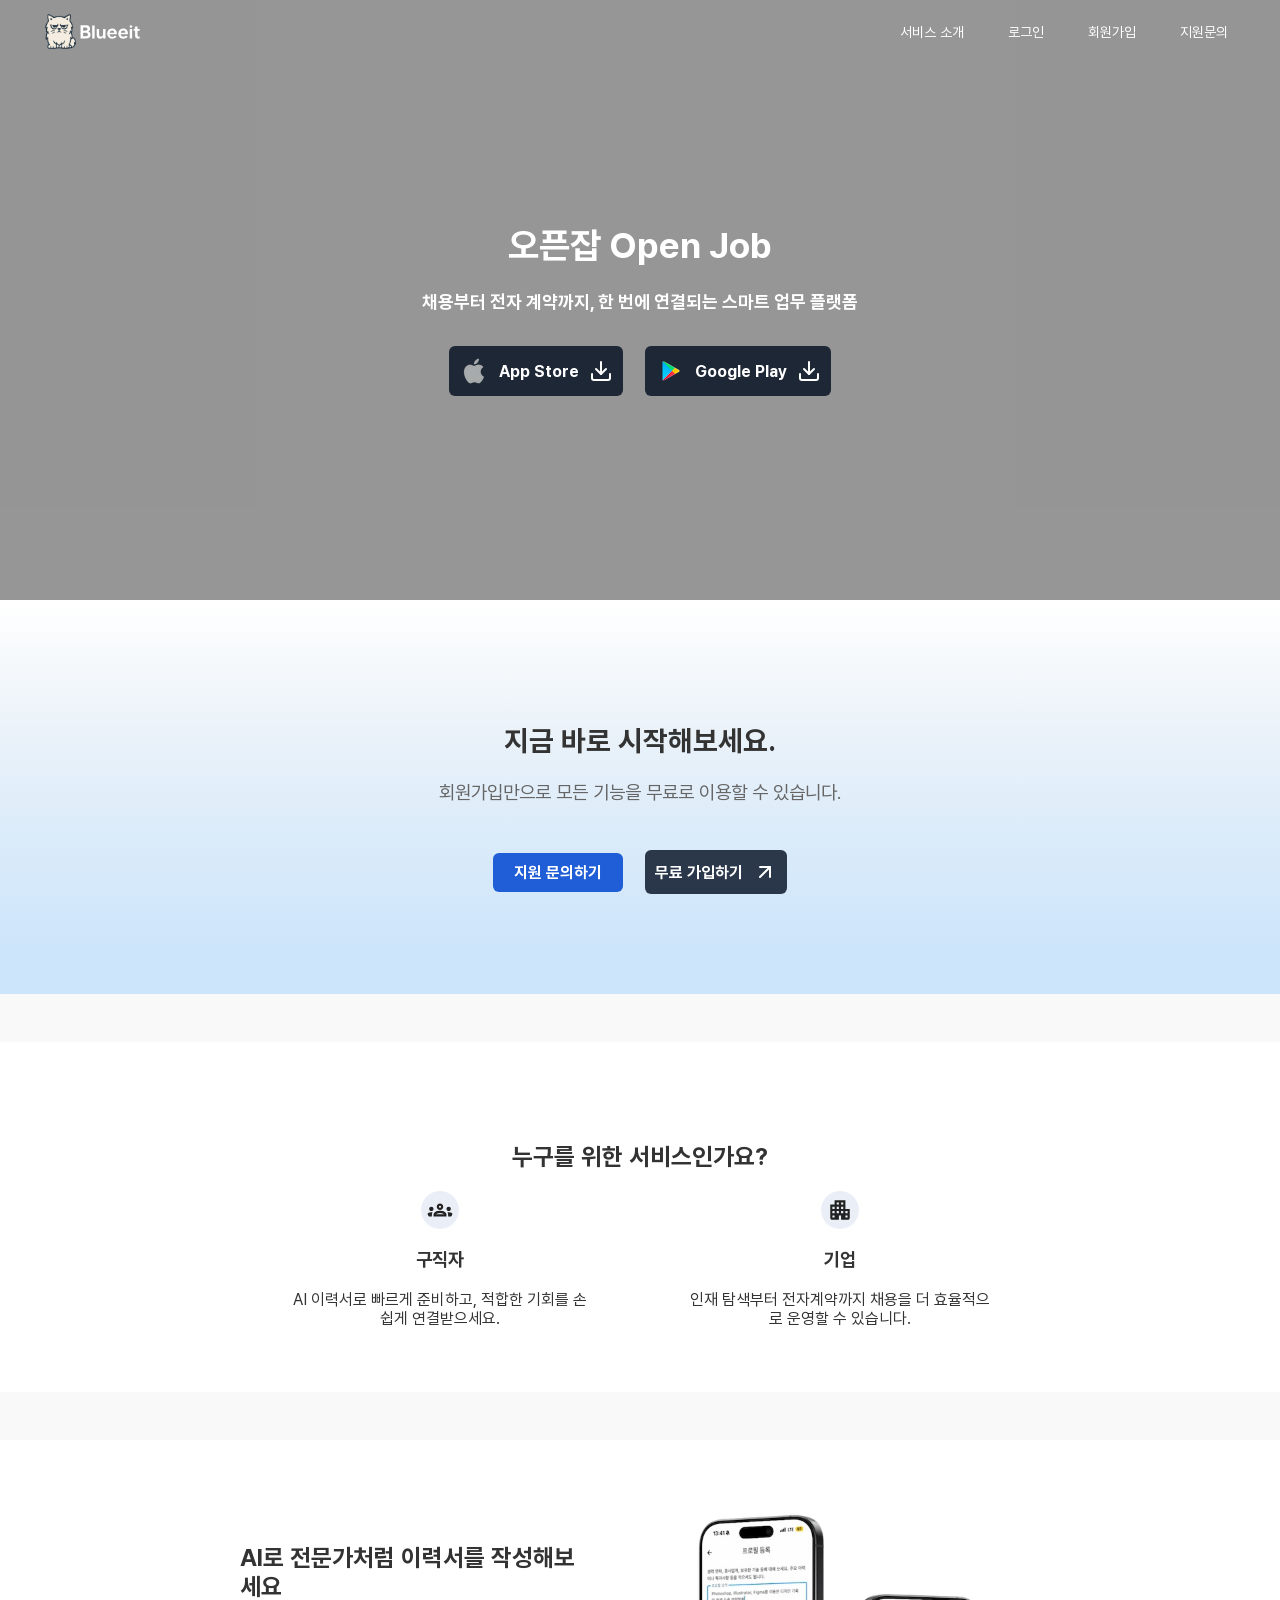
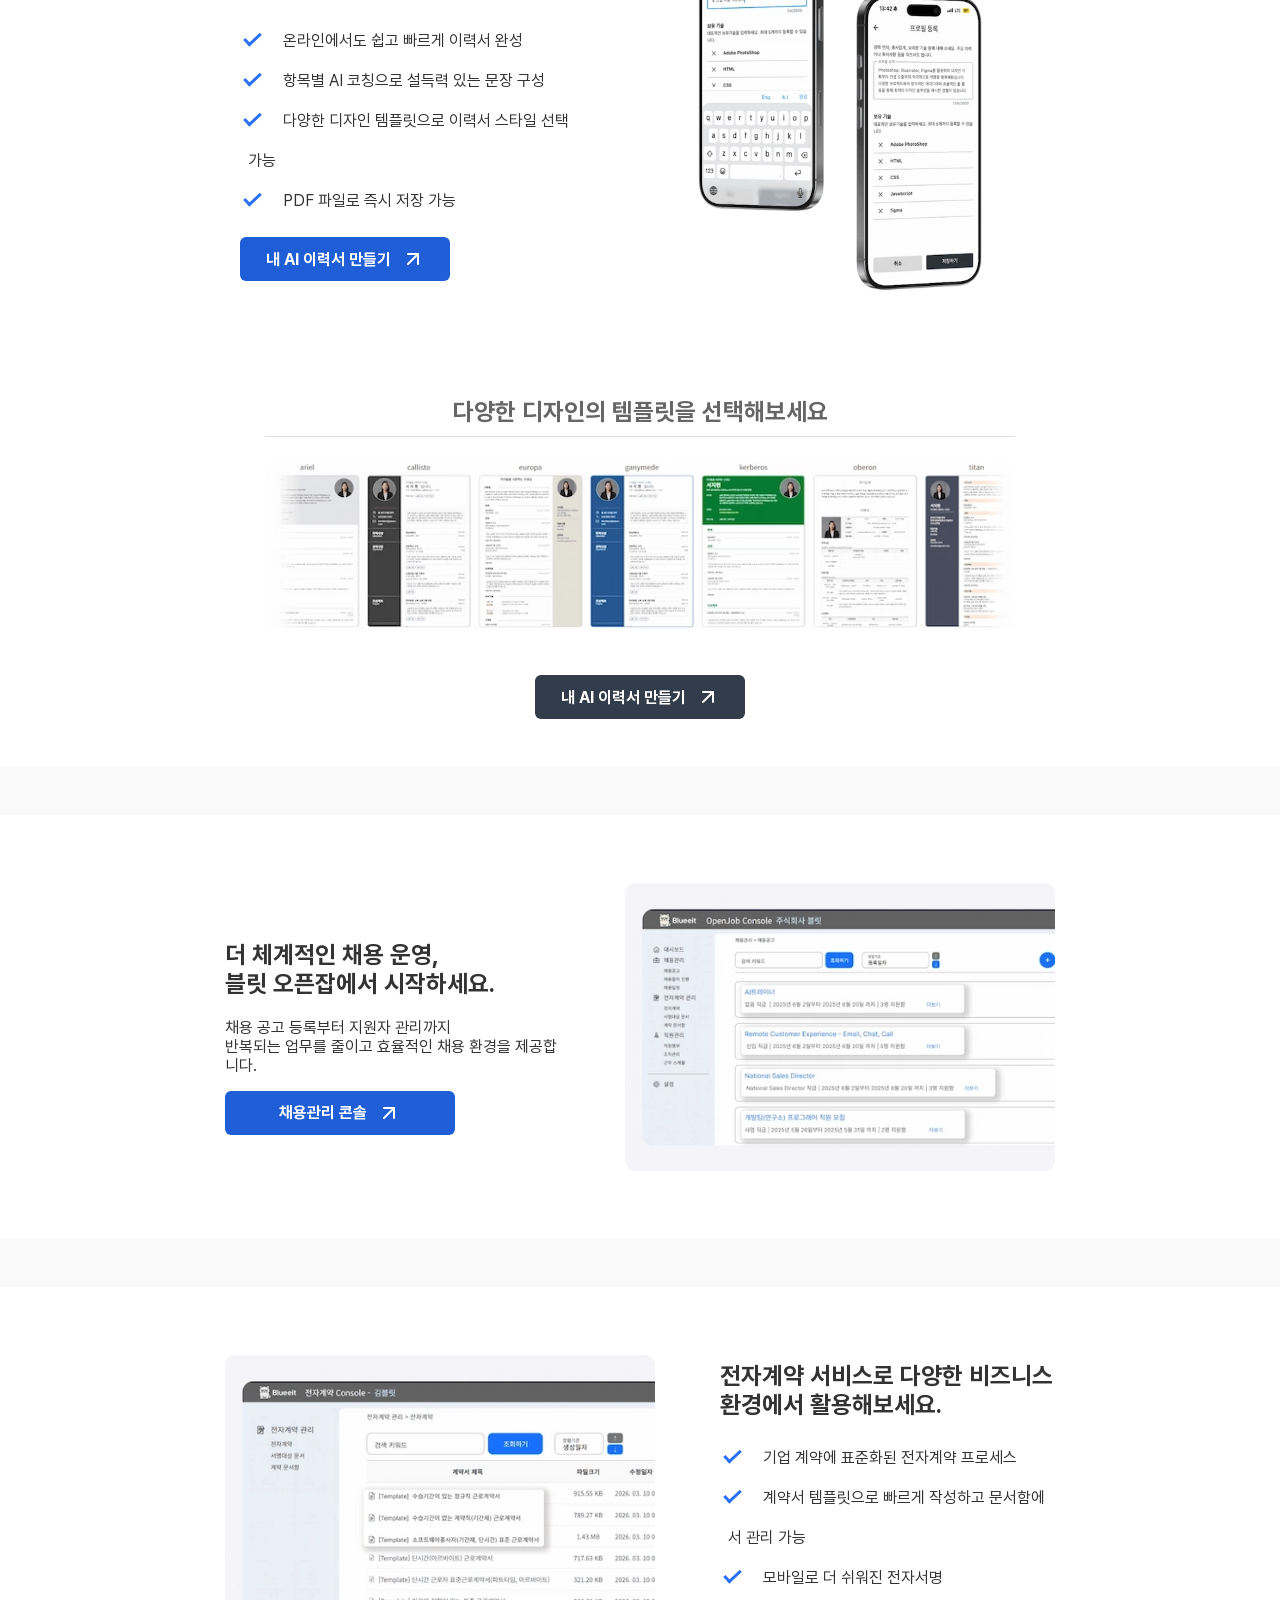
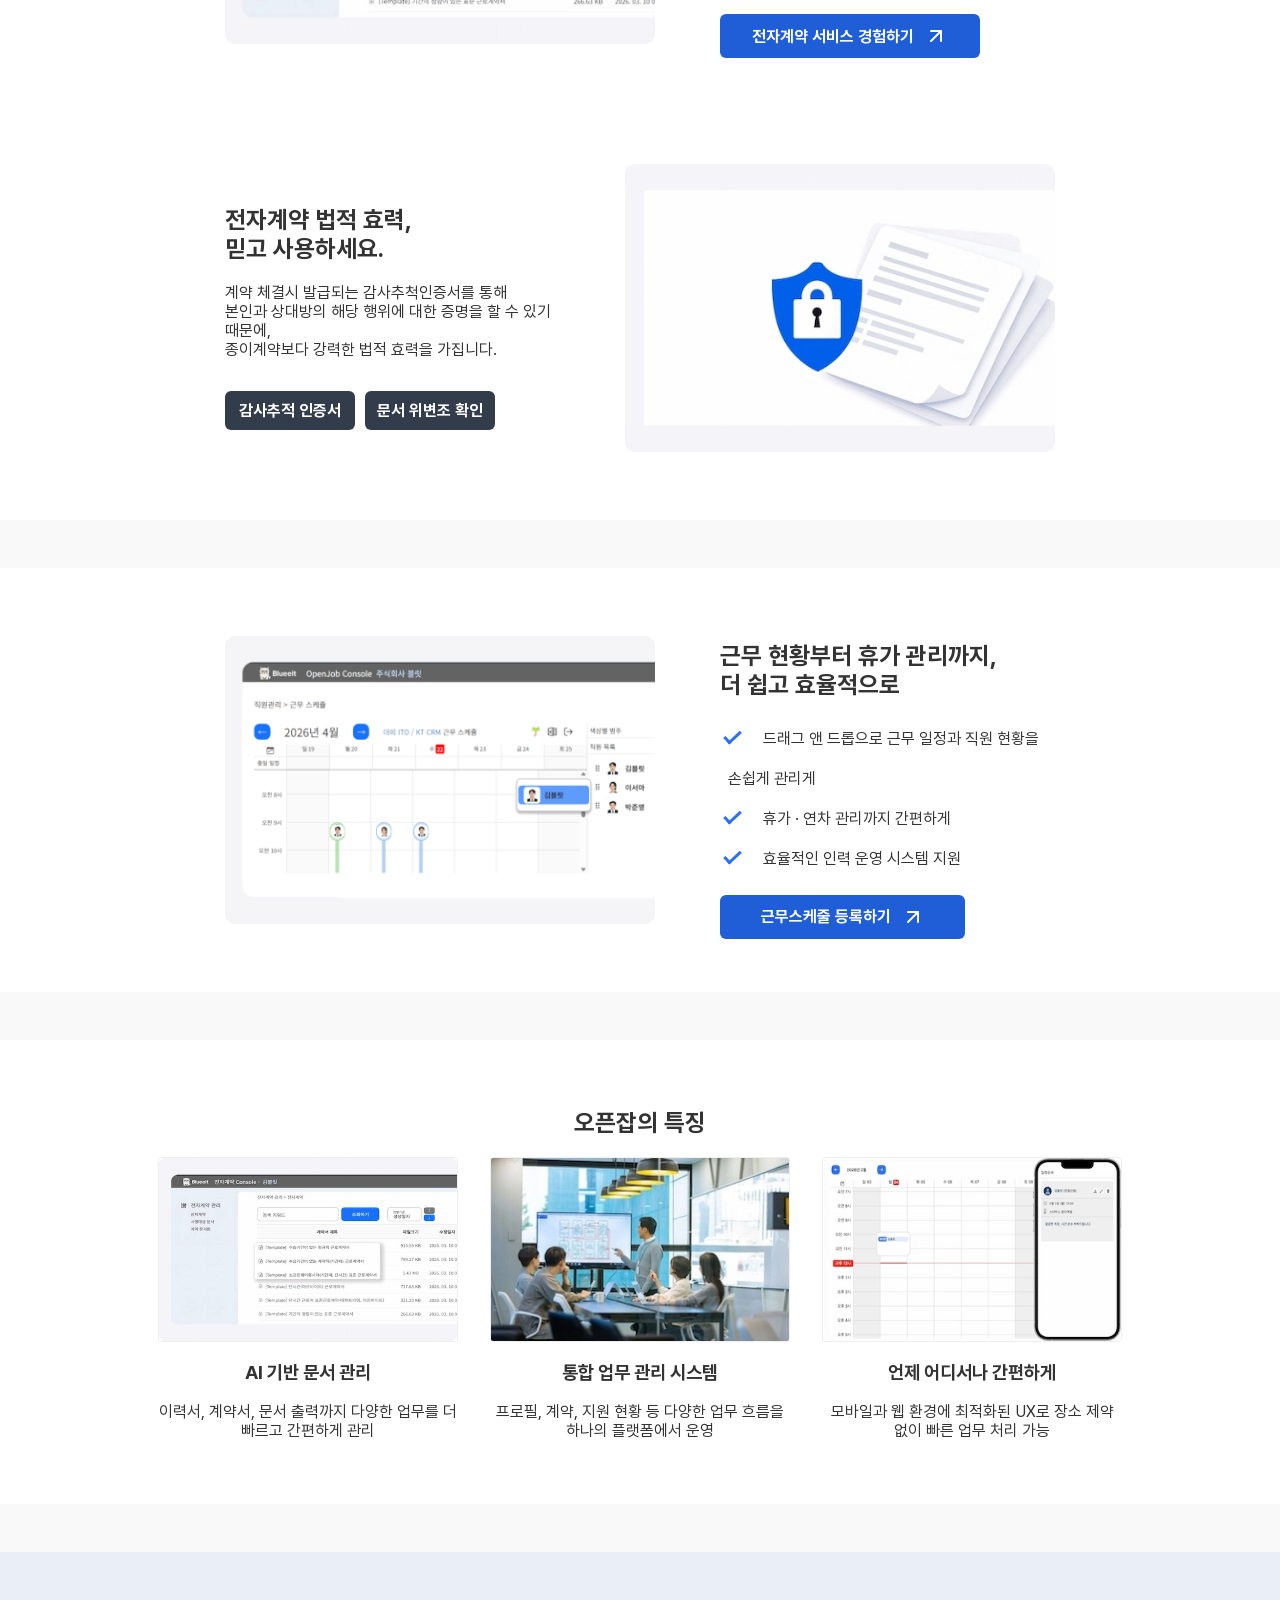
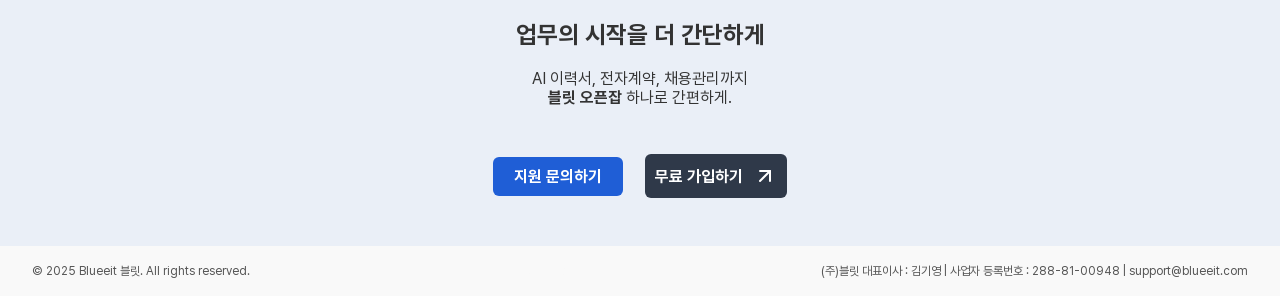
==== index.html @ 9b34d356 "260520 이미지 전송개선" ====
<!doctype html>
<html lang="ko">
  <head>
    <meta charset="UTF-8" />
    <meta name="viewport" content="width=device-width, initial-scale=1.0" />

    <title>블릿 - 우리 회사의 채용 인사관리</title>
    <meta
      name="description"
      content="블릿 오픈잡(Open Job)에서 AI 이력서 생성부터 맞춤형 취업 매칭까지 경험하세요. 구직자와 기업을 잇는 스마트한 AI 채용 파트너입니다."
    />
    <meta
      name="keywords"
      content="전자계약, 근로계약서 양식, 전자근로계약서, 근무 스케줄 관리, AI 이력서, 취업 매칭, 오픈잡, 블릿, 채용 플랫폼, 스마트 채용, Open Job, Blueeit"
    />
    <meta name="author" content="Blueeit Corp" />
    <link rel="canonical" href="https://www.blueeit.com" />

    <meta property="og:type" content="website" />
    <meta
      property="og:title"
      content="오픈잡 Open Job - AI 취업 매칭의 새로운 기준"
    />
    <meta
      property="og:description"
      content="AI로 이력서 쓰고 나에게 딱 맞는 일자리 찾기! 구직자와 기업 모두를 위한 오픈잡 서비스를 만나보세요."
    />
    <meta
      property="og:image"
      content="https://www.blueeit.com/images/common/blueeit-home.png"
    />
    <meta property="og:url" content="https://www.blueeit.com" />
    <meta property="og:site_name" content="오픈잡(Open Job)" />

    <meta name="twitter:card" content="summary_large_image" />
    <meta
      name="twitter:title"
      content="오픈잡 Open Job - AI 취업 매칭 서비스"
    />
    <meta
      name="twitter:description"
      content="구직자와 구인 기업의 AI 파트너. 유연한 열린 취업 매칭 서비스를 제공합니다."
    />
    <meta
      name="twitter:image"
      content="https://www.blueeit.com/images/common/blueeit-home.png"
    />

    <script type="application/ld+json">
      {
        "@context": "https://schema.org",
        "@type": "WebApplication",
        "name": "오픈잡 (Open Job)",
        "url": "https://www.blueeit.com",
        "description": "AI 기반 이력서 생성 및 구인구직 매칭 플랫폼",
        "applicationCategory": "BusinessApplication",
        "operatingSystem": "All",
        "author": {
          "@type": "Organization",
          "name": "Blueeit Corp"
        }
      }
    </script>

    <script defer src="https://code.jquery.com/jquery-3.6.0.min.js"></script>
    <script defer src="js/common.js"></script>

    <link rel="stylesheet" href="styles/style.css" />
  </head>
  <body>
    <header>
      <div class="hero">
        <div class="hero-overlay"></div>
        <div class="nav-wrap" id="navbar">
          <div class="logo-wrap">
            <a href="index.html">
              <img
                src="images/common/logo-blueeit-wh.svg"
                alt="logo"
                width="120"
                height="40"
              />
            </a>
          </div>
          <div>
            <button class="mobile-menu-btn" aria-label="모바일 메뉴 열기">
              <span></span>
              <span></span>
              <span></span>
            </button>
            <nav class="nav-overlay">
              <ul class="nav-menu">
                <li class="main-nav nav-menu-service">
                  <span>서비스 소개</span>
                  <ul class="sub-nav">
                    <li>
                      <a href="#section-ai-resume">AI 이력서</a>
                    </li>
                    <li>
                      <a href="#section-recuitment">채용 관리</a>
                    </li>
                    <li>
                      <a href="#section-contract">전자 계약</a>
                    </li>
                    <li>
                      <a href="#section-schedule-management"
                        >근무 스케줄 관리</a
                      >
                    </li>
                  </ul>
                </li>
                <li class="main-nav">
                  <a href="https://web.blueeit.com/console">로그인</a>
                </li>
                <li class="main-nav nav-menu-signup">
                  <a href="https://web.blueeit.com/join/signup">회원가입</a>
                </li>
                <li class="main-nav">
                  <a href="https://web.blueeit.com/support">지원문의</a>
                </li>
              </ul>
            </nav>
          </div>
        </div>
        <div class="hero-content-wrap">
          <video
            autoplay
            muted
            loop
            playsinline
            preload="metadata"
            class="background-video"
          >
            <source src="images/video/hero-building.mp4" type="video/mp4" />
          </video>
          <div class="hero-content">
            <div class="hero-content-txt">
              <h1>오픈잡 Open Job</h1>
              <p>채용부터 전자 계약까지, 한 번에 연결되는 스마트 업무 플랫폼</p>
            </div>
            <div class="cta-btn-wrap">
              <a
                class="cta-btn cta-btn--blackTP cta-btn-wrap"
                href="https://apps.apple.com/app/id6745934545"
                target="_blank"
                ><img
                  src="images/common/icon-applekorea.png"
                  width="30"
                  height="30"
                  alt="Apple Appstore"
                />
                App Store
                <span
                  ><img
                    src="images/common/icon-download.svg"
                    width="24"
                    height="24"
                    alt="icon-download"
                    class="icon"
                  />
                </span>
              </a>
              <a
                class="cta-btn cta-btn--blackTP cta-btn-wrap"
                href="https://play.google.com/store/apps/details?id=com.blueeit.ojd"
                target="_blank"
                style="margin-left: 12px"
                ><img
                  src="images/common/icon-googleplay.png"
                  width="30"
                  height="30"
                  alt="Google Play"
                />Google Play
                <span
                  ><img
                    src="images/common/icon-download.svg"
                    width="24"
                    height="24"
                    alt="icon-download"
                    class="icon"
                  />
                </span>
              </a>
            </div>
          </div>
        </div>
      </div>
    </header>

    <main>
      <section class="cta-banner">
        <div class="cta-inner">
          <div class="cta-inner-txt">
            <h2>지금 바로 시작해보세요.</h2>
            <p>회원가입만으로 모든 기능을 무료로 이용할 수 있습니다.</p>
          </div>
          <div class="cta-btn-wrap">
            <a
              class="cta-btn cta-btn--blue"
              href="https://web.blueeit.com/support"
              >지원 문의하기</a
            >
            <a
              class="cta-btn cta-btn--black cta-btn-wrap"
              href="https://web.blueeit.com/join/signup"
              style="margin-left: 12px"
              >무료 가입하기
              <span>
                <img
                  src="images/common/icon-move-up-right.svg"
                  width="24"
                  height="24"
                  alt="icon-arrow"
                  class="icon"
                />
              </span>
            </a>
          </div>
        </div>
      </section>

      <section class="section openjob-service-wrap">
        <h2>누구를 위한 서비스인가요?</h2>
        <div class="features">
          <div class="feature">
            <div class="img-box">
              <img
                src="images/common/icon-group.svg"
                alt="icon"
                width="38"
                height="38"
              />
            </div>
            <h3>구직자</h3>
            <p>
              AI 이력서로 빠르게 준비하고, 적합한 기회를 손쉽게 연결받으세요.
            </p>
          </div>
          <div class="feature">
            <div class="img-box">
              <img
                src="images/common/icon-company.svg"
                alt="icon"
                width="38"
                height="38"
              />
            </div>
            <h3>기업</h3>
            <p>
              인재 탐색부터 전자계약까지 채용을 더 효율적으로 운영할 수
              있습니다.
            </p>
          </div>
        </div>
      </section>

      <section id="section-ai-resume" class="section openjob-airesume-wrap">
        <div class="section-flex">
          <div class="section-txt">
            <h2>AI로 전문가처럼 이력서를 작성해보세요</h2>
            <ul class="list">
              <li class="list-item">
                <span class="item-content"
                  >온라인에서도 쉽고 빠르게 이력서 완성</span
                >
              </li>
              <li class="list-item">
                <span class="item-content"
                  >항목별 AI 코칭으로 설득력 있는 문장 구성</span
                >
              </li>
              <li class="list-item">
                <span class="item-content"
                  >다양한 디자인 템플릿으로 이력서 스타일 선택 가능</span
                >
              </li>
              <li class="list-item">
                <span class="item-content">PDF 파일로 즉시 저장 가능</span>
              </li>
            </ul>
            <div>
              <a
                class="cta-btn cta-btn--blue cta-btn-wrap"
                href="https://web.blueeit.com/console"
                >내 AI 이력서 만들기
                <span>
                  <img
                    src="images/common/icon-move-up-right.svg"
                    width="24"
                    height="24"
                    alt="icon-arrow"
                    class="icon"
                  />
                </span>
              </a>
            </div>
          </div>
          <div class="img-box">
            <img
              src="images/common/img-ai-resume03.webp"
              alt="ai resume"
              width="400"
              height="390"
              class="section-img"
            />
          </div>
        </div>
        <div class="openjob-airesume">
          <h2>다양한 디자인의 템플릿을 선택해보세요</h2>
          <div class="template-bg">
            <div class="img-box">
              <img
                src="./images/common/img-ai-resume04.webp"
                alt="ai resume"
                width="750"
                height="255"
                class="section-img ai-template-img"
              />
            </div>
            <a
              class="cta-btn cta-btn--black cta-btn-wrap"
              href="https://web.blueeit.com/console"
              >내 AI 이력서 만들기
              <span>
                <img
                  src="images/common/icon-move-up-right.svg"
                  width="24"
                  height="24"
                  alt="icon-arrow"
                  class="icon"
                />
              </span>
            </a>
          </div>
        </div>
      </section>

      <section id="section-recuitment" class="section">
        <div class="section-flex">
          <div class="section-txt">
            <div>
              <div>
                <h2>
                  더 체계적인 채용 운영, <br />
                  블릿 오픈잡에서 시작하세요.
                </h2>
                <p>
                  채용 공고 등록부터 지원자 관리까지 <br />반복되는 업무를
                  줄이고 효율적인 채용 환경을 제공합니다.
                </p>
              </div>
              <a
                class="cta-btn cta-btn--blue cta-btn-wrap"
                href="https://web.blueeit.com/console"
                style="width: 230px"
                >채용관리 콘솔
                <span>
                  <img
                    src="images/common/icon-move-up-right.svg"
                    width="24"
                    height="24"
                    alt="icon-arrow"
                    class="icon"
                  />
                </span>
              </a>
            </div>
          </div>
          <div class="img-box">
            <img
              src="images/common/img-recuitment01.webp"
              alt="채용관리 console"
              width="430"
              height="300"
              class="section-img"
            />
          </div>
        </div>
      </section>

      <section id="section-contract" class="section openjob-contact">
        <div class="section-flex" style="margin-bottom: 80px">
          <div class="img-box">
            <img
              src="images/common/img-contact01.webp"
              alt="openjob-console"
              width="430"
              height="300"
              class="section-img"
            />
          </div>
          <div class="section-txt">
            <div>
              <h2>전자계약 서비스로 다양한 비즈니스 환경에서 활용해보세요.</h2>
              <ul class="list">
                <li class="list-item">
                  <span class="item-content"
                    >기업 계약에 표준화된 전자계약 프로세스</span
                  >
                </li>
                <li class="list-item">
                  <span class="item-content"
                    >계약서 템플릿으로 빠르게 작성하고 문서함에서 관리
                    가능</span
                  >
                </li>
                <li class="list-item">
                  <span class="item-content">모바일로 더 쉬워진 전자서명</span>
                </li>
              </ul>
              <a
                class="cta-btn cta-btn--blue cta-btn-wrap"
                href="https://web.blueeit.com/console"
                style="width: 260px"
                >전자계약 서비스 경험하기
                <span>
                  <img
                    src="images/common/icon-move-up-right.svg"
                    width="24"
                    height="24"
                    alt="icon-arrow"
                    class="icon"
                  />
                </span>
              </a>
            </div>
          </div>
        </div>
        <div class="section-flex">
          <div class="section-txt">
            <h2>
              전자계약 법적 효력,<br />
              믿고 사용하세요.
            </h2>
            <p>
              계약 체결시 발급되는 감사추척인증서를 통해<br />
              본인과 상대방의 해당 행위에 대한 증명을 할 수 있기 때문에,<br />
              종이계약보다 강력한 법적 효력을 가집니다.
            </p>
            <div>
              <a
                class="cta-btn cta-btn--black cta-btn-wrap"
                href="https://web.blueeit.com/outbound/contract/audit"
                >감사추적 인증서
              </a>
              <a
                class="cta-btn cta-btn--black cta-btn-wrap"
                href="https://web.blueeit.com/outbound/contract/intigrity"
                >문서 위변조 확인
              </a>
            </div>
          </div>
          <div class="img-box">
            <img
              src="images/common/img-privacy01.webp"
              alt="openjob-console"
              width="430"
              height="300"
              class="section-img"
            />
          </div>
        </div>
      </section>

      <section id="section-schedule-management" class="section">
        <div class="section-flex">
          <div class="img-box">
            <img
              src="images/common/img-schedule-management01.gif"
              alt="openjob-console"
              width="430"
              height="300"
              class="section-img"
            />
          </div>
          <div class="section-txt">
            <div>
              <div>
                <h2>
                  근무 현황부터 휴가 관리까지,<br />
                  더 쉽고 효율적으로
                </h2>
              </div>
              <ul class="list">
                <li class="list-item">
                  <span class="item-content"
                    >드래그 앤 드롭으로 근무 일정과 직원 현황을 손쉽게
                    관리게</span
                  >
                </li>
                <li class="list-item">
                  <span class="item-content"
                    >휴가 · 연차 관리까지 간편하게</span
                  >
                </li>
                <li class="list-item">
                  <span class="item-content"
                    >효율적인 인력 운영 시스템 지원</span
                  >
                </li>
              </ul>
              <a
                class="cta-btn cta-btn--blue cta-btn-wrap"
                href="https://web.blueeit.com/console"
                style="width: 245px"
                >근무스케줄 등록하기
                <span>
                  <img
                    src="images/common/icon-move-up-right.svg"
                    width="24"
                    height="24"
                    alt="icon-arrow"
                    class="icon"
                  />
                </span>
              </a>
            </div>
          </div>
        </div>
      </section>

      <section class="section openjob-feature-wrap">
        <h2>오픈잡의 특징</h2>
        <div class="features">
          <div class="feature">
            <div class="img-box">
              <img
                src="images/common/img-contact01.webp"
                alt="feature"
                width="300"
                height="185"
              />
            </div>
            <h3>AI 기반 문서 관리</h3>
            <p>
              이력서, 계약서, 문서 출력까지 다양한 업무를 더 빠르고 간편하게
              관리
            </p>
          </div>
          <div class="feature">
            <div class="img-box">
              <img
                src="images/common/img-feature01.webp"
                alt="feature"
                width="300"
                height="185"
              />
            </div>
            <h3>통합 업무 관리 시스템</h3>
            <p>
              프로필, 계약, 지원 현황 등 다양한 업무 흐름을 하나의 플랫폼에서
              운영
            </p>
          </div>
          <div class="feature">
            <div class="img-box">
              <img
                src="images/common/img-console01.webp"
                alt="feature"
                width="300"
                height="185"
              />
            </div>
            <h3>언제 어디서나 간편하게</h3>
            <p>
              모바일과 웹 환경에 최적화된 UX로 장소 제약 없이 빠른 업무 처리
              가능
            </p>
          </div>
        </div>
      </section>

      <section class="section section-blue">
        <div>
          <h2>업무의 시작을 더 간단하게</h2>
          <p>
            AI 이력서, 전자계약, 채용관리까지 <br />
            <strong>블릿 오픈잡</strong> 하나로 간편하게.
          </p>
        </div>
        <div class="cta-btn-wrap" style="padding-top: 15px">
          <a
            class="cta-btn cta-btn--blue"
            href="https://web.blueeit.com/support"
            >지원 문의하기</a
          >
          <a
            class="cta-btn cta-btn--black cta-btn-wrap"
            href="https://web.blueeit.com/join/signup"
            style="margin-left: 12px"
            >무료 가입하기
            <span>
              <img
                src="images/common/icon-move-up-right.svg"
                width="24"
                height="24"
                alt="icon-arrow"
                class="icon"
              />
            </span>
          </a>
        </div>
      </section>
    </main>

    <footer>
      <div>&copy; 2025 Blueeit 블릿. All rights reserved.</div>
      <div style="color: #f9f9f9">
        <a href="https://web.blueeit.com">News Feed</a>
      </div>
      <div>
        <ul>
          <li>
            (주)블릿 대표이사 : 김기영 | 사업자 등록번호 : 288-81-00948 |
            support@blueeit.com
          </li>
        </ul>
      </div>
    </footer>
  </body>

  <!-- Google tag (gtag.js) -->
  <script
    async
    src="https://www.googletagmanager.com/gtag/js?id=AW-17219197593"
  ></script>
  <script>
    window.dataLayer = window.dataLayer || [];
    function gtag() {
      dataLayer.push(arguments);
    }
    gtag("js", new Date());

    gtag("config", "AW-17219197593");
  </script>
</html>
---- styles/style.css ----
@charset "utf-8";

@font-face {
    font-family: 'Pretendard';
    src: url('/fonts/Pretendard-1.3.9/woff2/Pretendard-Regular.subset.woff2') format('woff2');
    font-weight: 400;
    font-display: swap;
}

@font-face {
    font-family: 'Pretendard';
    src: url('/fonts/Pretendard-1.3.9/woff2/Pretendard-Bold.subset.woff2') format('woff2');
    font-weight: 700;
    font-display: swap;
}

/*공통사항*/
* {
    box-sizing: border-box;
    scroll-behavior: smooth;
}

body {
    font-family: 'Pretendard', sans-serif;
    font-weight: 400;
    margin: 0;
    padding:0;
    background-color: #f9f9f9;
    color: #333;   
}

a {
    color:inherit;
    text-decoration:none;
}

ul{
    padding:0;
    margin:0;
}

ul li {
    list-style-type: none;
}

img {
    vertical-align: top;
    max-width:100%;
}

/*버튼 공통사항*/
.cta-btn-wrap {
    display: flex;
    justify-content: center;
    align-items: center;
    gap: 10px;
}

.cta-btn {
    min-width: 130px;
    margin-top: 1rem;
    padding: 10px;
    border-radius: 6px;
    text-decoration: none;
    font-weight: bold;
    text-align: center;
    cursor:pointer;
    transition: .4s;
}

.cta-btn--blue {
    background-color: #1f5ed6;
    color: #fff;
}

.cta-btn--blue:hover {
    background-color: #174bb8;
}

.cta-btn--black {
    background-color: rgb(0, 12, 30, 0.8);
    color: #fff;
}

.cta-btn--black:hover {
    background-color: rgb(33, 33, 33, 0.8);
}

.cta-btn--blackTP {
    background-color: rgba(0, 12, 30, 0.8);
    color: #fff;
}

.cta-btn--blackTP:hover {
    background-color: rgba(33, 33, 33, 0.8);
}

.section {
    padding: 3rem 1.5rem;
    text-align: center;
    background-color: #fff;
    margin-top: 3rem;
}

.section-flex{
    display:flex;
    flex-wrap: wrap;
    justify-content: center;
    align-items: center;
    gap:20px 65px;
}

.section-img{
    max-width:100%;
    height:auto;
    margin: 20px 0; 
}

.section-txt{
    width:100%;
    max-width:335px;
    text-align:left;
}

.section-blue {
    background-color:#eaeff7;
}

.features {
    display: flex;
    flex-wrap: wrap;
    justify-content: center;
    gap: 2rem;
    max-width: 1000px;
    margin: auto;
}

.feature {
    max-width: 300px;
}

/*header 시작*/
.hero {
    position:relative;
    height:600px;
    overflow:hidden;
    color:#fff;
}

.hero .hero-overlay{
    position:absolute;
    top:0;
    left:0;
    width:100%;
    height:100%;
    background-color:rgba(0,0,0, 0.4);
    z-index:-1;
}

.hero .background-video{
    position:absolute;
    top:50%;
    left:50%;
    min-width:100%;
    min-height:100%;
    height:600px;
    transform: translate(-50%, -50%);
    object-fit: cover;
    z-index: -2;
}

.hero .hero-content{
    text-align: center;
    padding:200px 32px 0;
}

.hero-content-txt {
    font-size:18px;
    font-weight: 600;
}

.nav-wrap {
    position:fixed;
    top:0;
    left:0;
    width: 100%;
    height: 50px;
    display: flex;
    justify-content: space-between;
    align-items: center;
    padding: 32px;
    background-color: transparent;
    z-index: 100;
    transition: background-color 0.5s ease;
}

.nav-wrap:hover{
    background-color:rgba(40,40,40,0.95);
}

.nav-wrap.scrolled{
    background-color: #212121;
    color:#fff;
}

.nav-wrap nav{
    display:block;
}

.nav-wrap nav ul li{
    position: relative;
    display:inline-block;
    font-size:14px;
    font-weight:500;
    padding: 10px 20px;
}

.nav-wrap .nav-menu .main-nav:hover {
    cursor:pointer;
}

.nav-wrap nav ul li a {
    display: block;
    white-space: nowrap;
}

.nav-wrap nav .main-nav .sub-nav {
    display:none;
    min-width: 200px;
    position:absolute;
    top:50px;
    left:0;
    background-color:rgba(40,40,40,0.95);
    border-radius: 0 0 10px 10px;
    border-left:1px solid rgba(255,255,255,0.1);
    padding-left:10px;
}

.nav-wrap nav .main-nav .sub-nav li{
    display: block;
    padding: 15px 20px;
}

.nav-wrap nav .main-nav .sub-nav li a:hover{
    color:#7cc4ff;
}

.nav-wrap .mobile-menu-btn {
    display:none;
    width:24px;
    height:18px;
    position:relative;
    cursor:pointer;
    background: none;
    border:0;
}

.nav-wrap .mobile-menu-btn span{
    position:absolute;
    left:0;
    width:100%;
    height:2px;
    background: #fff;
    transition: .2s;
}

.nav-wrap .mobile-menu-btn span:nth-child(1) {
    top:0;
}

.nav-wrap .mobile-menu-btn span:nth-child(2) {
    top:8px;
}

.nav-wrap .mobile-menu-btn span:nth-child(3) {
    bottom:0;
}

/* main 시작 */
.cta-banner {
background: linear-gradient(
  to top,
  rgba(0, 136, 255, 0.18) 10%,
  rgba(0, 136, 255, 0.12) 40%,
  rgba(0, 136, 255, 0.05) 70%,
  #fff 100%
);
padding: 100px 20px;
text-align: center;
}

.cta-inner .cta-inner-txt {
  font-size: 19px;
}

.cta-inner p {
  color: #666;
  margin-bottom: 30px;
}

.openjob-service-wrap {
    padding: 5rem 1.5rem 3rem;
}

.openjob-service-wrap .features {
    gap:100px;
}

.openjob-service-wrap img {
    background-color: #eaeff7;
    padding: 6px;
    border-radius: 100%;
}

.openjob-airesume-wrap .section-flex {
    margin-bottom:80px;
}

.list {
    margin:0 0 16px 0;
}

.list-item{
    margin : 0 0 0 8px;
    line-height: 2.5rem;
}

.list-item::before{
    content :"";
    display:inline-block;
    width:9px;
    height:17px;
    border-right: 3px solid #2b70f8;
    border-bottom: 3px solid #2b70f8;
    transform:rotate(47deg);
    margin:2px 22px 0 0;
    box-sizing: border-box;
}

.openjob-airesume-wrap .openjob-airesume h2 {
    margin:0;
    color:#666;
    padding-bottom: 10px;
}

.openjob-airesume-wrap .openjob-airesume .template-bg{
    display:flex;
    flex-direction: column;
    justify-content: center;
    align-items: center;
}

.openjob-airesume-wrap .ai-template-img{
    position:relative;
    margin:0;
    padding: 25px 0 30px;
    border-top:1px solid #ddd;
}

.openjob-airesume-wrap .cta-btn {
    width:210px;
}

.openjob-feature-wrap .feature img{
    max-width:100%;
    border:1px solid #efefef;
    border-radius:3px;
}

.openjob-contact .section-flex:nth-of-type(2) .section-txt div{
    display:flex;
    gap:10px;
}

/* footer 시작 */
footer {
    display: flex;
    justify-content: space-between;
    padding: 18px 32px;
    font-size: 12px;
    color: #555;
}

/*모바일 버전*/
@media (max-width: 565px) {
    body {
    font-size: 15px;
    }

    /*nav*/
    .nav-wrap nav{
    display:none;
    width:100%;
    height:100vh;
    position: absolute;
    top:100%;
    right:0;
    background-color:#212121;
    }

    nav.is-open {
    display:block;
    }

    .nav-wrap nav .nav-menu {
    padding: 30px 50px 0 30px;
    }

    .nav-wrap .nav-menu li{
    display: block;
    margin-bottom: 17px;
    }

    .nav-wrap nav .main-nav .sub-nav {
        min-width:100%;
        position:static;
        margin-top: 12px;
        border-radius: 10px;
    }

    .nav-wrap .mobile-menu-btn {
    display:block;
    z-index:1;
    }

    /* 열렸을 때 X 아이콘 바뀜*/
    .mobile-menu-btn.active span:nth-child(1) {
    transform: rotate(45deg);
    top: 8px;
    }

    .mobile-menu-btn.active span:nth-child(2) {
    opacity: 0;
    }

    .mobile-menu-btn.active span:nth-child(3) {
    transform: rotate(-45deg);
    bottom: 8px;
    }  

    .openjob-airesume-wrap .section-flex img {
    max-width: 300px;
    }
}
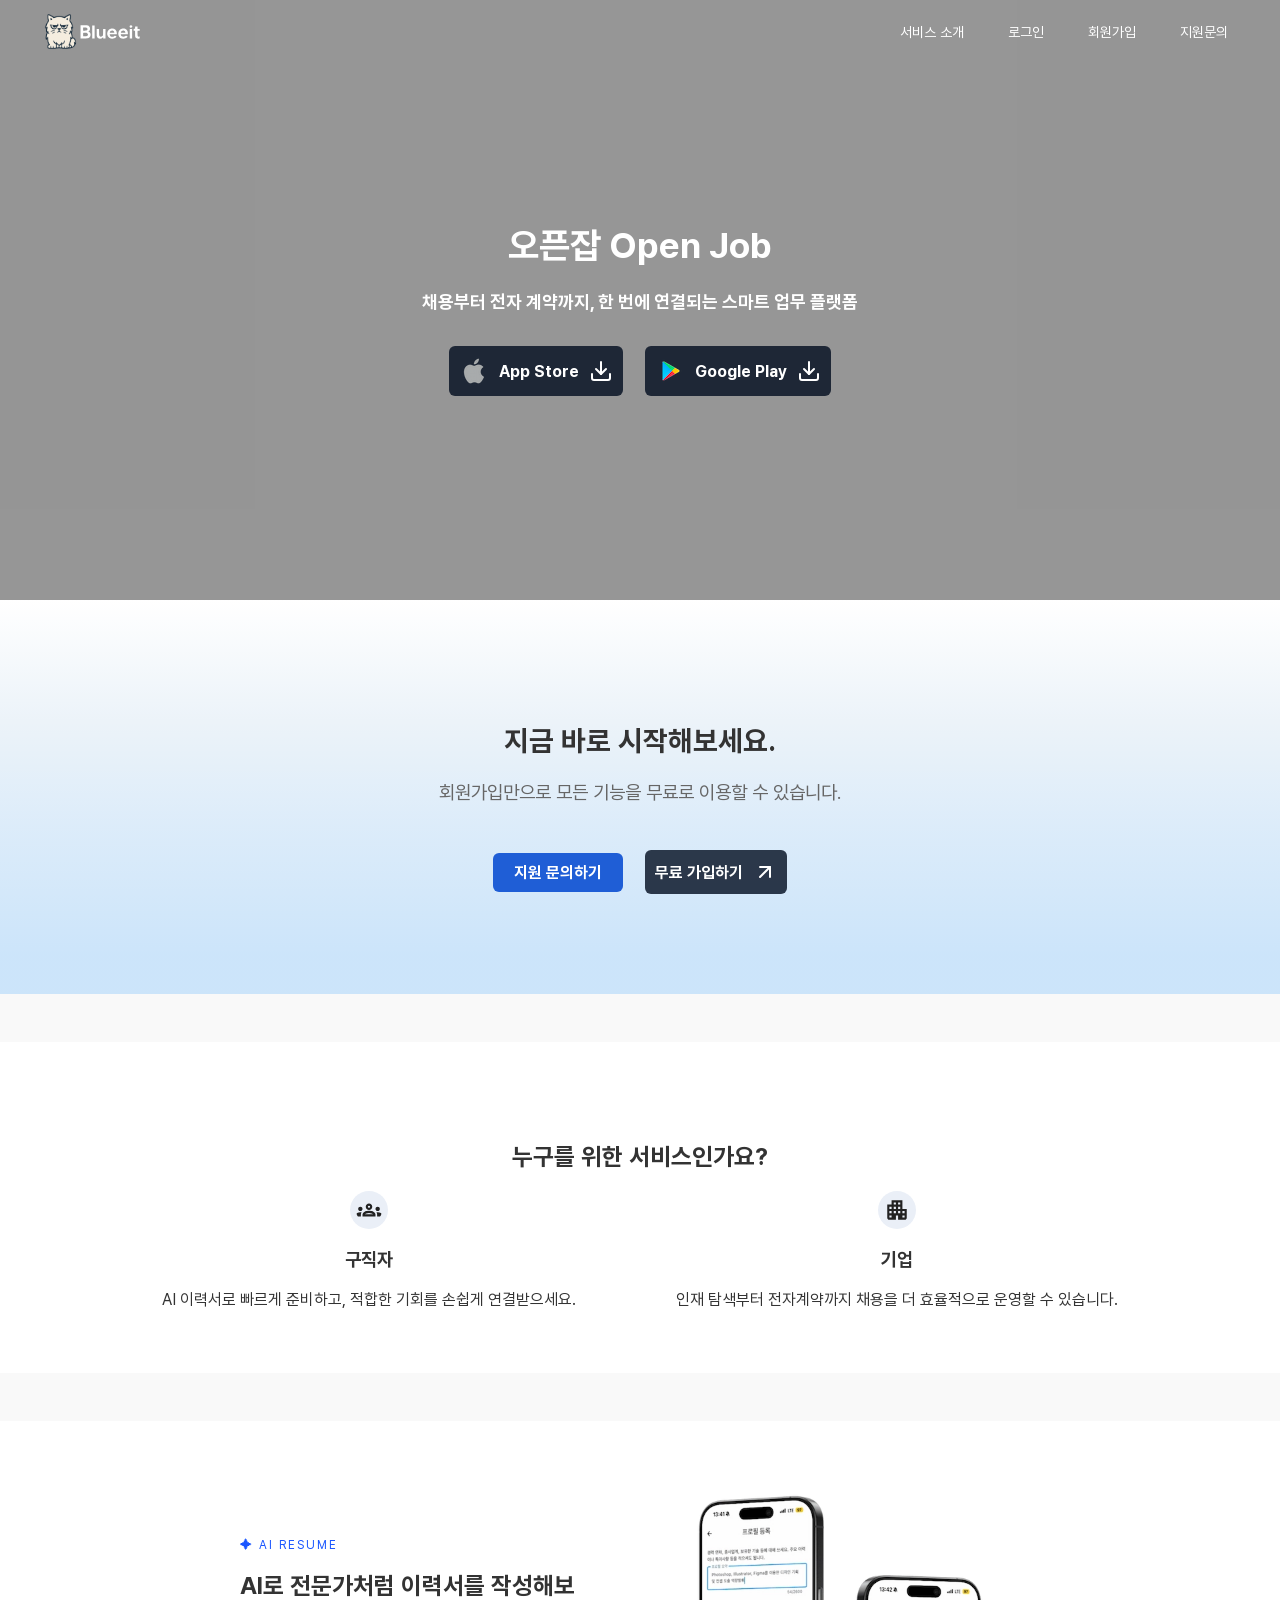
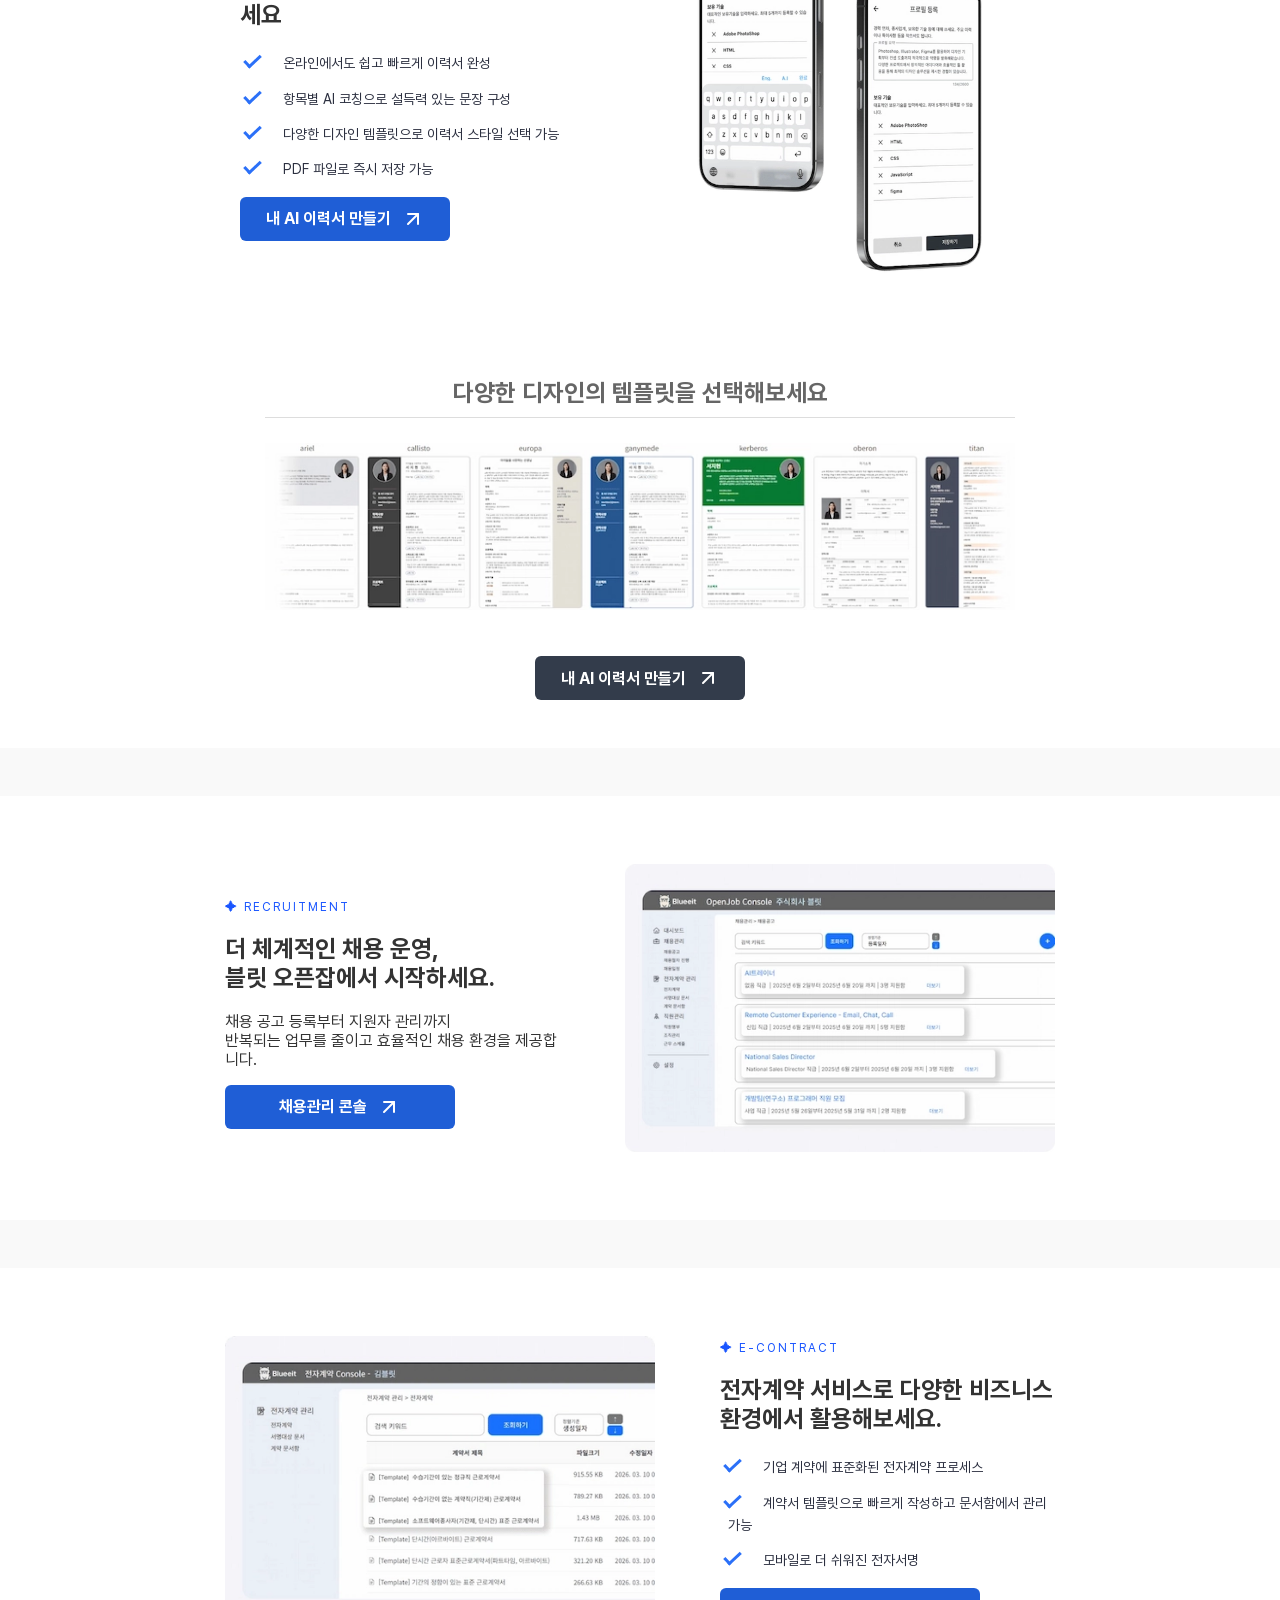
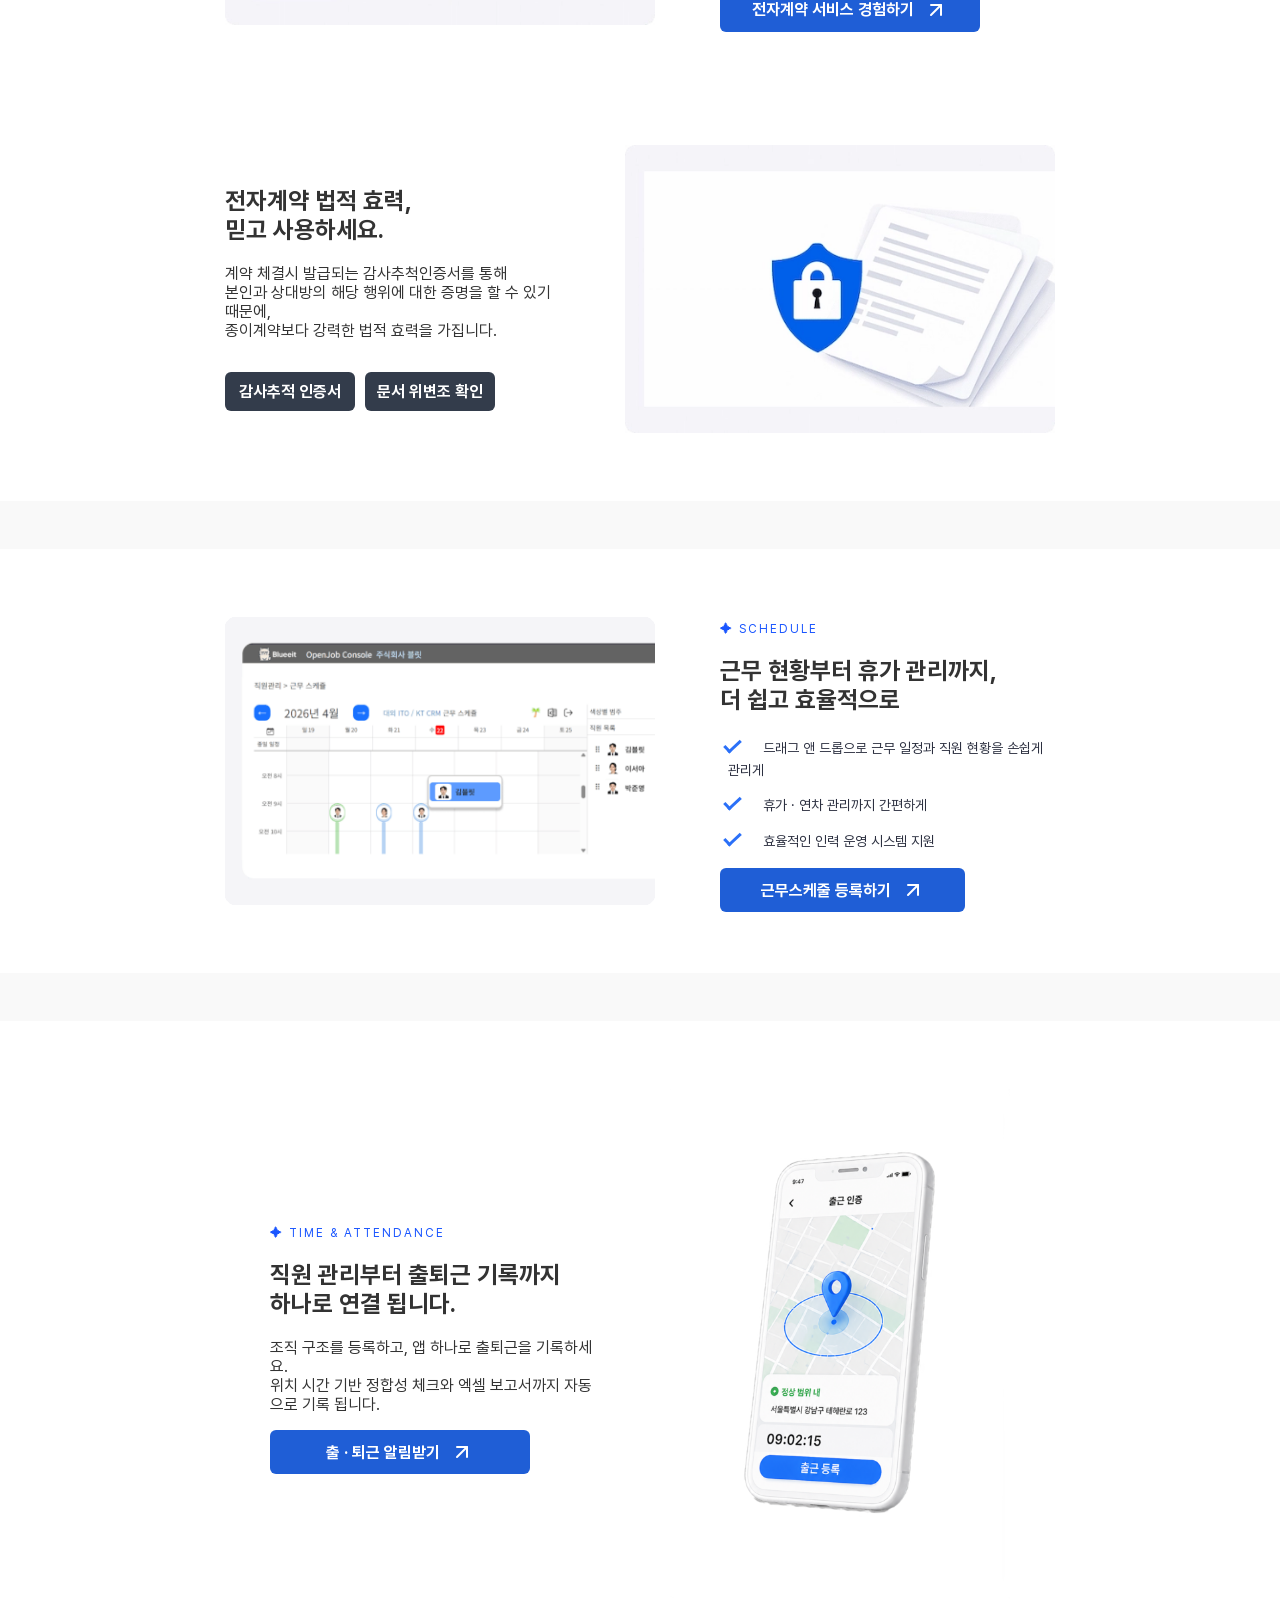
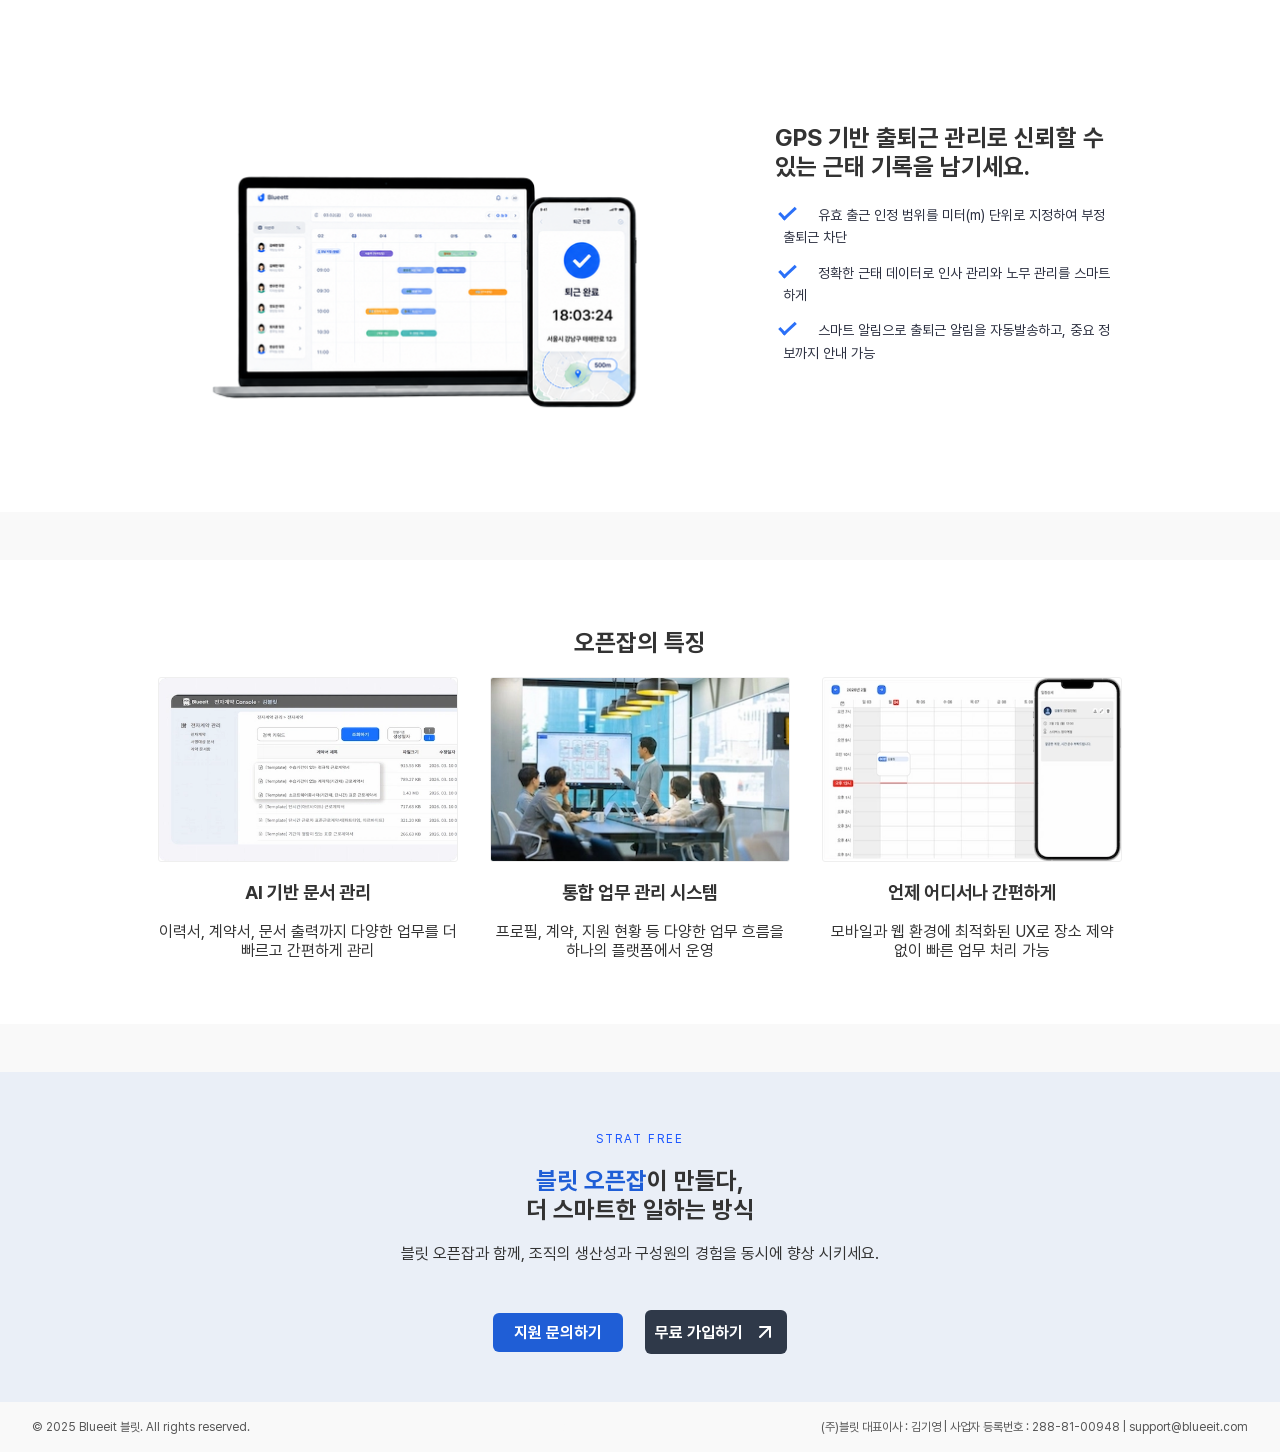
==== commit 33f22fa4: "260528 메인페이지 출퇴근등록  기능 설명 추가" ====
--- a/index.html
+++ b/index.html
@@ -97,7 +97,7 @@
                       <a href="#section-ai-resume">AI 이력서</a>
                     </li>
                     <li>
-                      <a href="#section-recuitment">채용 관리</a>
+                      <a href="#section-recruitment">채용 관리</a>
                     </li>
                     <li>
                       <a href="#section-contract">전자 계약</a>
@@ -106,6 +106,9 @@
                       <a href="#section-schedule-management"
                         >근무 스케줄 관리</a
                       >
+                    </li>
+                    <li>
+                      <a href="#section-timeAttendance">출 · 퇴근 관리</a>
                     </li>
                   </ul>
                 </li>
@@ -255,9 +258,12 @@
       </section>
 
       <section id="section-ai-resume" class="section openjob-airesume-wrap">
-        <div class="section-flex">
+        <div class="section-flex fade-up">
           <div class="section-txt">
-            <h2>AI로 전문가처럼 이력서를 작성해보세요</h2>
+            <div>
+              <p class="feature-label">✦ AI Resume</p>
+              <h2>AI로 전문가처럼 이력서를 작성해보세요</h2>
+            </div>
             <ul class="list">
               <li class="list-item">
                 <span class="item-content"
@@ -305,7 +311,7 @@
             />
           </div>
         </div>
-        <div class="openjob-airesume">
+        <div class="openjob-airesume fade-up">
           <h2>다양한 디자인의 템플릿을 선택해보세요</h2>
           <div class="template-bg">
             <div class="img-box">
@@ -335,15 +341,18 @@
         </div>
       </section>
 
-      <section id="section-recuitment" class="section">
+      <section id="section-recruitment" class="section fade-up">
         <div class="section-flex">
           <div class="section-txt">
             <div>
               <div>
-                <h2>
-                  더 체계적인 채용 운영, <br />
-                  블릿 오픈잡에서 시작하세요.
-                </h2>
+                <div>
+                  <p class="feature-label">✦ recruitment</p>
+                  <h2>
+                    더 체계적인 채용 운영, <br />
+                    블릿 오픈잡에서 시작하세요.
+                  </h2>
+                </div>
                 <p>
                   채용 공고 등록부터 지원자 관리까지 <br />반복되는 업무를
                   줄이고 효율적인 채용 환경을 제공합니다.
@@ -368,7 +377,7 @@
           </div>
           <div class="img-box">
             <img
-              src="images/common/img-recuitment01.webp"
+              src="images/common/img-recruitment01.webp"
               alt="채용관리 console"
               width="430"
               height="300"
@@ -379,7 +388,7 @@
       </section>
 
       <section id="section-contract" class="section openjob-contact">
-        <div class="section-flex" style="margin-bottom: 80px">
+        <div class="section-flex fade-up" style="margin-bottom: 80px">
           <div class="img-box">
             <img
               src="images/common/img-contact01.webp"
@@ -391,7 +400,12 @@
           </div>
           <div class="section-txt">
             <div>
-              <h2>전자계약 서비스로 다양한 비즈니스 환경에서 활용해보세요.</h2>
+              <div>
+                <p class="feature-label">✦ e-contract</p>
+                <h2>
+                  전자계약 서비스로 다양한 비즈니스 환경에서 활용해보세요.
+                </h2>
+              </div>
               <ul class="list">
                 <li class="list-item">
                   <span class="item-content"
@@ -426,7 +440,7 @@
             </div>
           </div>
         </div>
-        <div class="section-flex">
+        <div class="section-flex fade-up">
           <div class="section-txt">
             <h2>
               전자계약 법적 효력,<br />
@@ -462,7 +476,7 @@
         </div>
       </section>
 
-      <section id="section-schedule-management" class="section">
+      <section id="section-schedule-management" class="section fade-up">
         <div class="section-flex">
           <div class="img-box">
             <img
@@ -476,6 +490,7 @@
           <div class="section-txt">
             <div>
               <div>
+                <p class="feature-label">✦ schedule</p>
                 <h2>
                   근무 현황부터 휴가 관리까지,<br />
                   더 쉽고 효율적으로
@@ -519,6 +534,87 @@
         </div>
       </section>
 
+      <section id="section-timeAttendance" class="section">
+        <div class="section-flex fade-up">
+          <div class="section-txt">
+            <div>
+              <p class="feature-label">✦ Time & Attendance</p>
+              <h2>
+                직원 관리부터 출퇴근 기록까지<br />
+                하나로 연결 됩니다.
+              </h2>
+            </div>
+            <p>
+              조직 구조를 등록하고, 앱 하나로 출퇴근을 기록하세요.
+              <br />
+              위치 시간 기반 정합성 체크와 엑셀 보고서까지 자동으로 기록 됩니다.
+            </p>
+            <a
+              class="cta-btn cta-btn--blue cta-btn-wrap"
+              href="https://web.blueeit.com/console"
+              style="width: 260px"
+              >출 · 퇴근 알림받기
+              <span>
+                <img
+                  src="images/common/icon-move-up-right.svg"
+                  width="24"
+                  height="24"
+                  alt="icon-arrow"
+                  class="icon"
+                />
+              </span>
+            </a>
+          </div>
+          <div class="img-box">
+            <img
+              src="images/common/img-gps01.png"
+              alt="openjob-gps"
+              width="340"
+              height="300"
+              class="section-img"
+            />
+          </div>
+        </div>
+        <div class="section-flex fade-up">
+          <div class="img-box">
+            <img
+              src="images/common/img-gps03.png"
+              alt="openjob-gps"
+              width="540"
+              height="350"
+              class="section-img"
+            />
+          </div>
+          <div class="section-txt">
+            <div>
+              <h2>
+                GPS 기반 출퇴근 관리로 신뢰할 수 있는 근태 기록을 남기세요.
+              </h2>
+              <ul class="list">
+                <li class="list-item">
+                  <span class="item-content"
+                    >유효 출근 인정 범위를 미터(m) 단위로 지정하여 부정 출퇴근
+                    차단</span
+                  >
+                </li>
+                <li class="list-item">
+                  <span class="item-content"
+                    >정확한 근태 데이터로 인사 관리와 노무 관리를
+                    스마트하게</span
+                  >
+                </li>
+                <li class="list-item">
+                  <span class="item-content"
+                    >스마트 알림으로 출퇴근 알림을 자동발송하고, 중요 정보까지
+                    안내 가능</span
+                  >
+                </li>
+              </ul>
+            </div>
+          </div>
+        </div>
+      </section>
+
       <section class="section openjob-feature-wrap">
         <h2>오픈잡의 특징</h2>
         <div class="features">
@@ -572,10 +668,14 @@
 
       <section class="section section-blue">
         <div>
-          <h2>업무의 시작을 더 간단하게</h2>
+          <p class="feature-label">strat free</p>
+          <h2>
+            <span style="color: #1f5ed6">블릿 오픈잡</span>이 만들다, <br />
+            더 스마트한 일하는 방식
+          </h2>
           <p>
-            AI 이력서, 전자계약, 채용관리까지 <br />
-            <strong>블릿 오픈잡</strong> 하나로 간편하게.
+            블릿 오픈잡과 함께, 조직의 생산성과 구성원의 경험을 동시에 향상
+            시키세요.
           </p>
         </div>
         <div class="cta-btn-wrap" style="padding-top: 15px">
--- a/styles/style.css
+++ b/styles/style.css
@@ -135,8 +135,24 @@
     margin: auto;
 }
 
-.feature {
-    max-width: 300px;
+.feature-label{
+    font-size: 12px;
+    font-weight: 500;
+    text-transform: uppercase;
+    letter-spacing: 2px;
+    color:#1a56ff;
+}
+
+/* 스크롤 애니메이션 */
+.fade-up {
+    opacity: 0;                   
+    transform: translateY(24px);
+    transition: opacity 0.6s ease, transform 0.6s ease; 
+}
+
+.fade-up.visible {
+    opacity: 1; 
+    transform: none; 
 }
 
 /*header 시작*/
@@ -321,8 +337,10 @@
 }
 
 .list-item{
-    margin : 0 0 0 8px;
-    line-height: 2.5rem;
+    margin: 0 0 10px 8px;
+    line-height: 1.6;
+    font-size: 14px;
+    color: #2c3040;
 }
 
 .list-item::before{
@@ -361,8 +379,11 @@
     width:210px;
 }
 
+.openjob-feature-wrap .feature{
+    max-width:300px;
+}
+
 .openjob-feature-wrap .feature img{
-    max-width:100%;
     border:1px solid #efefef;
     border-radius:3px;
 }
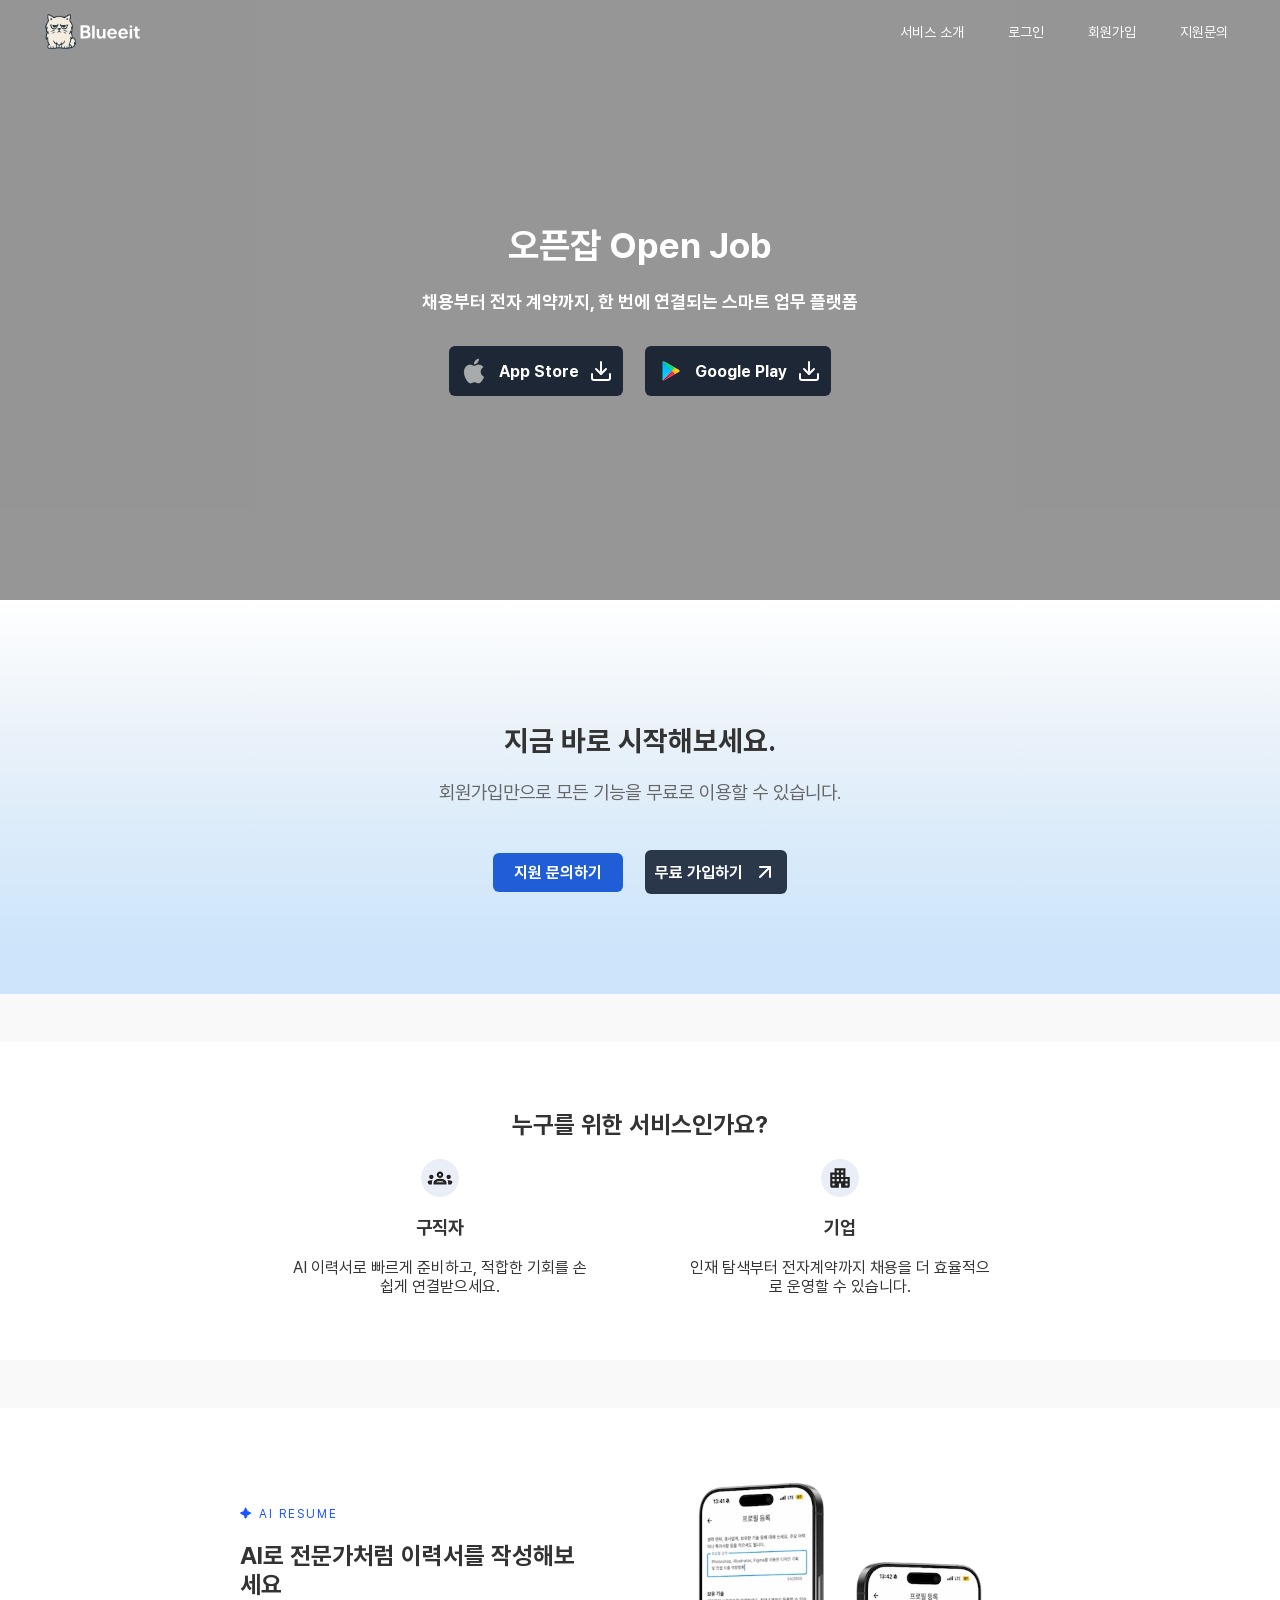
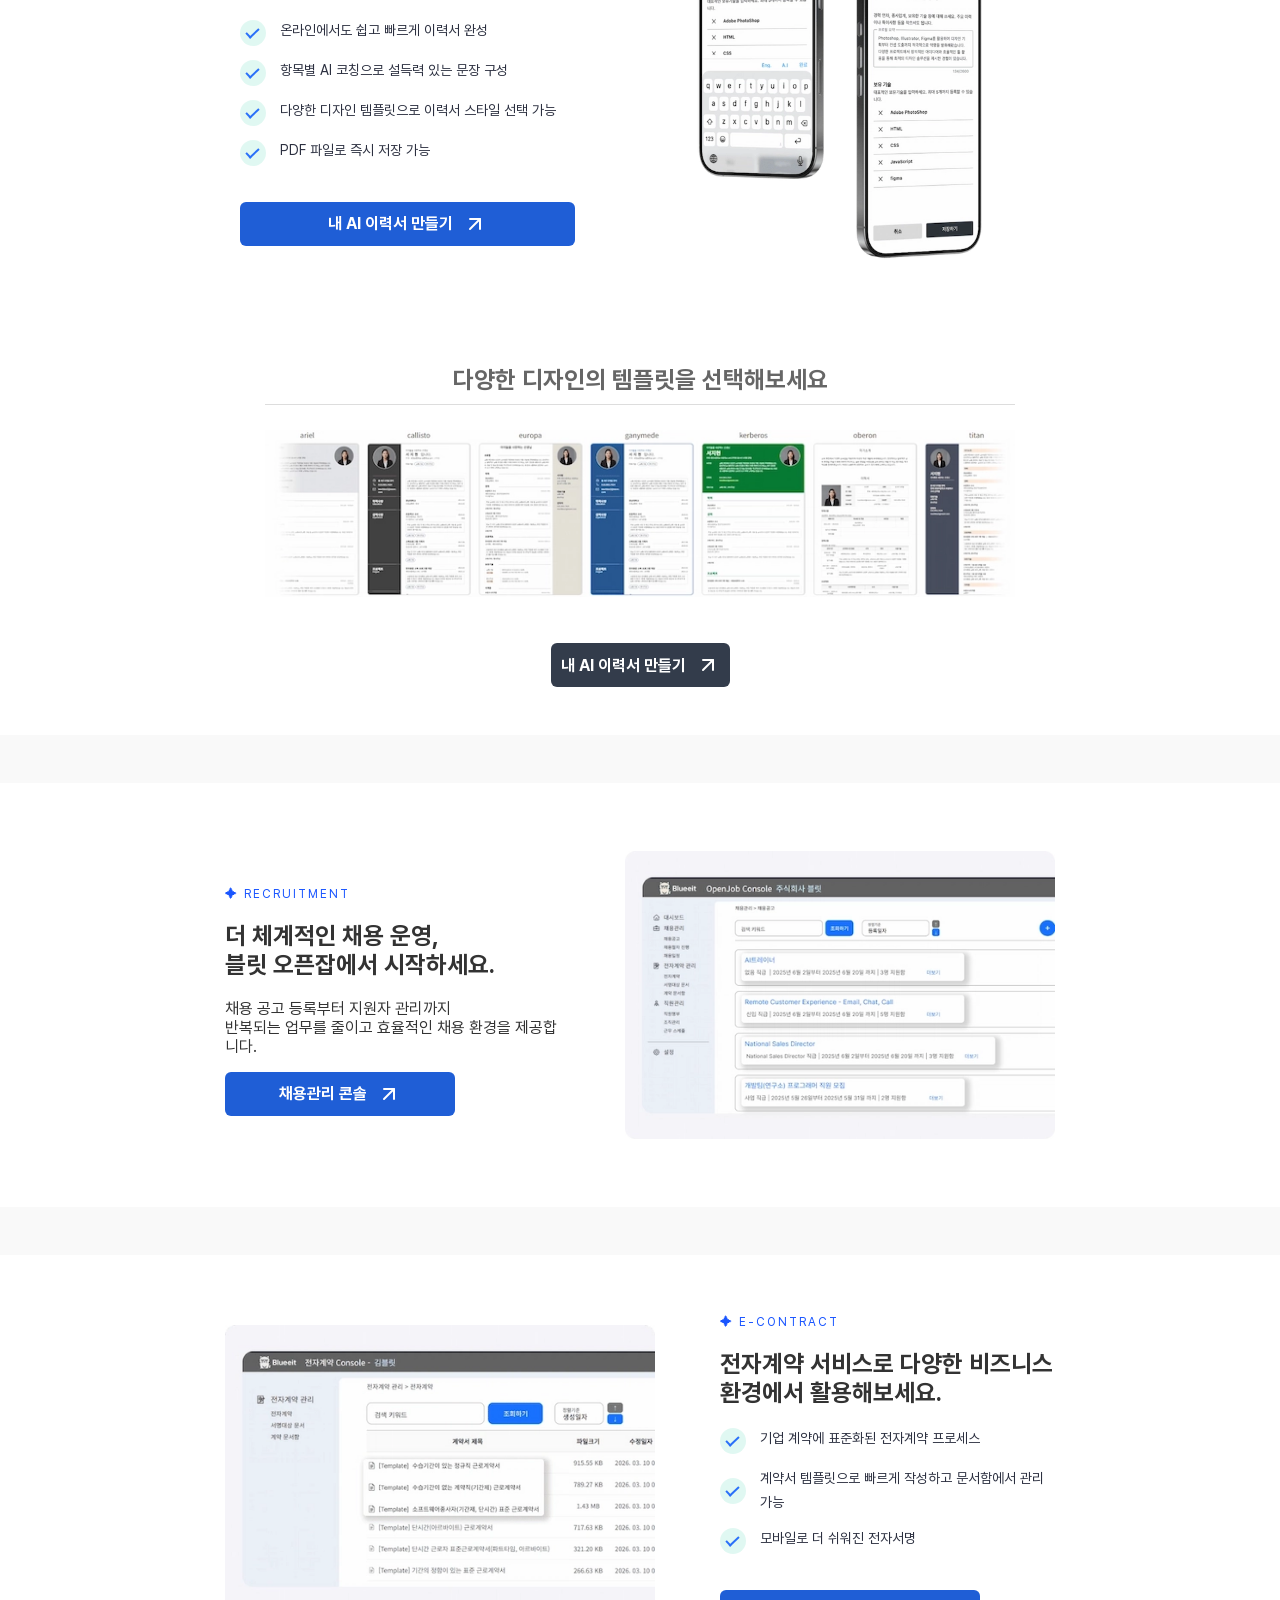
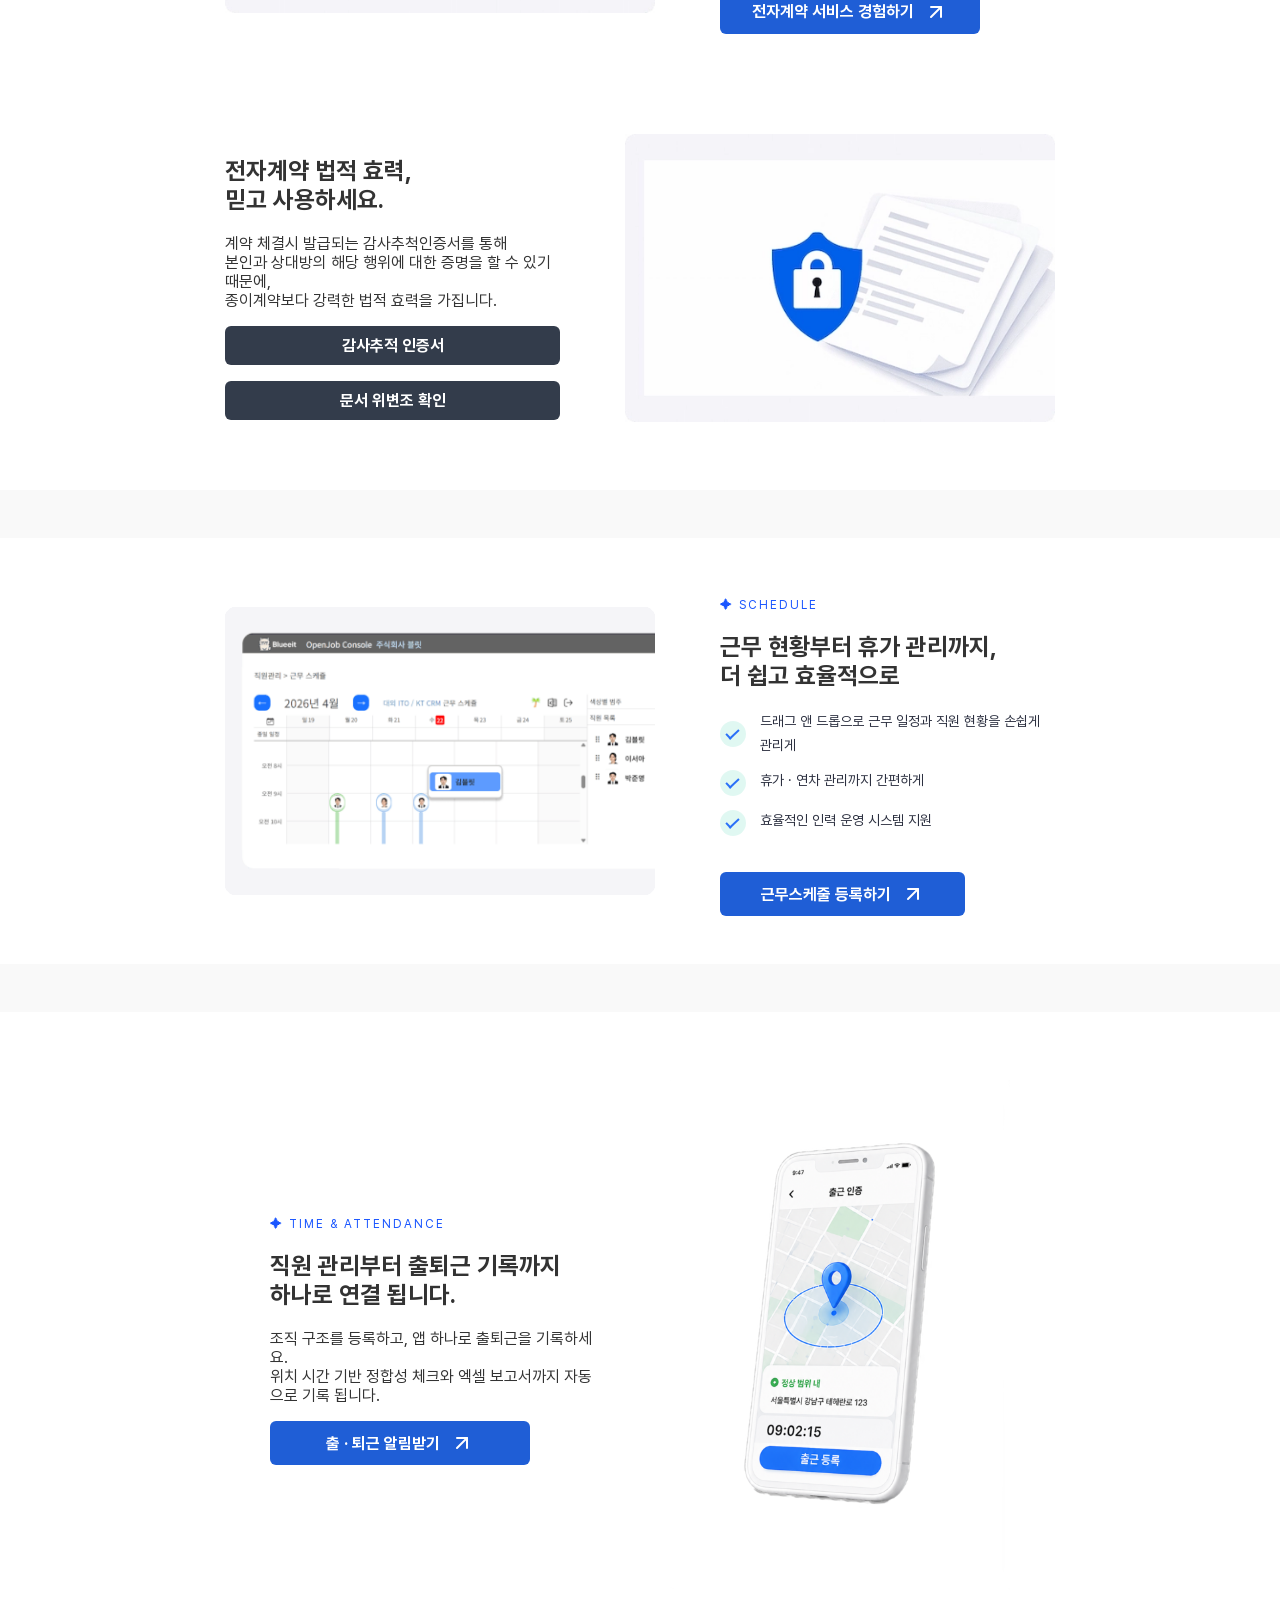
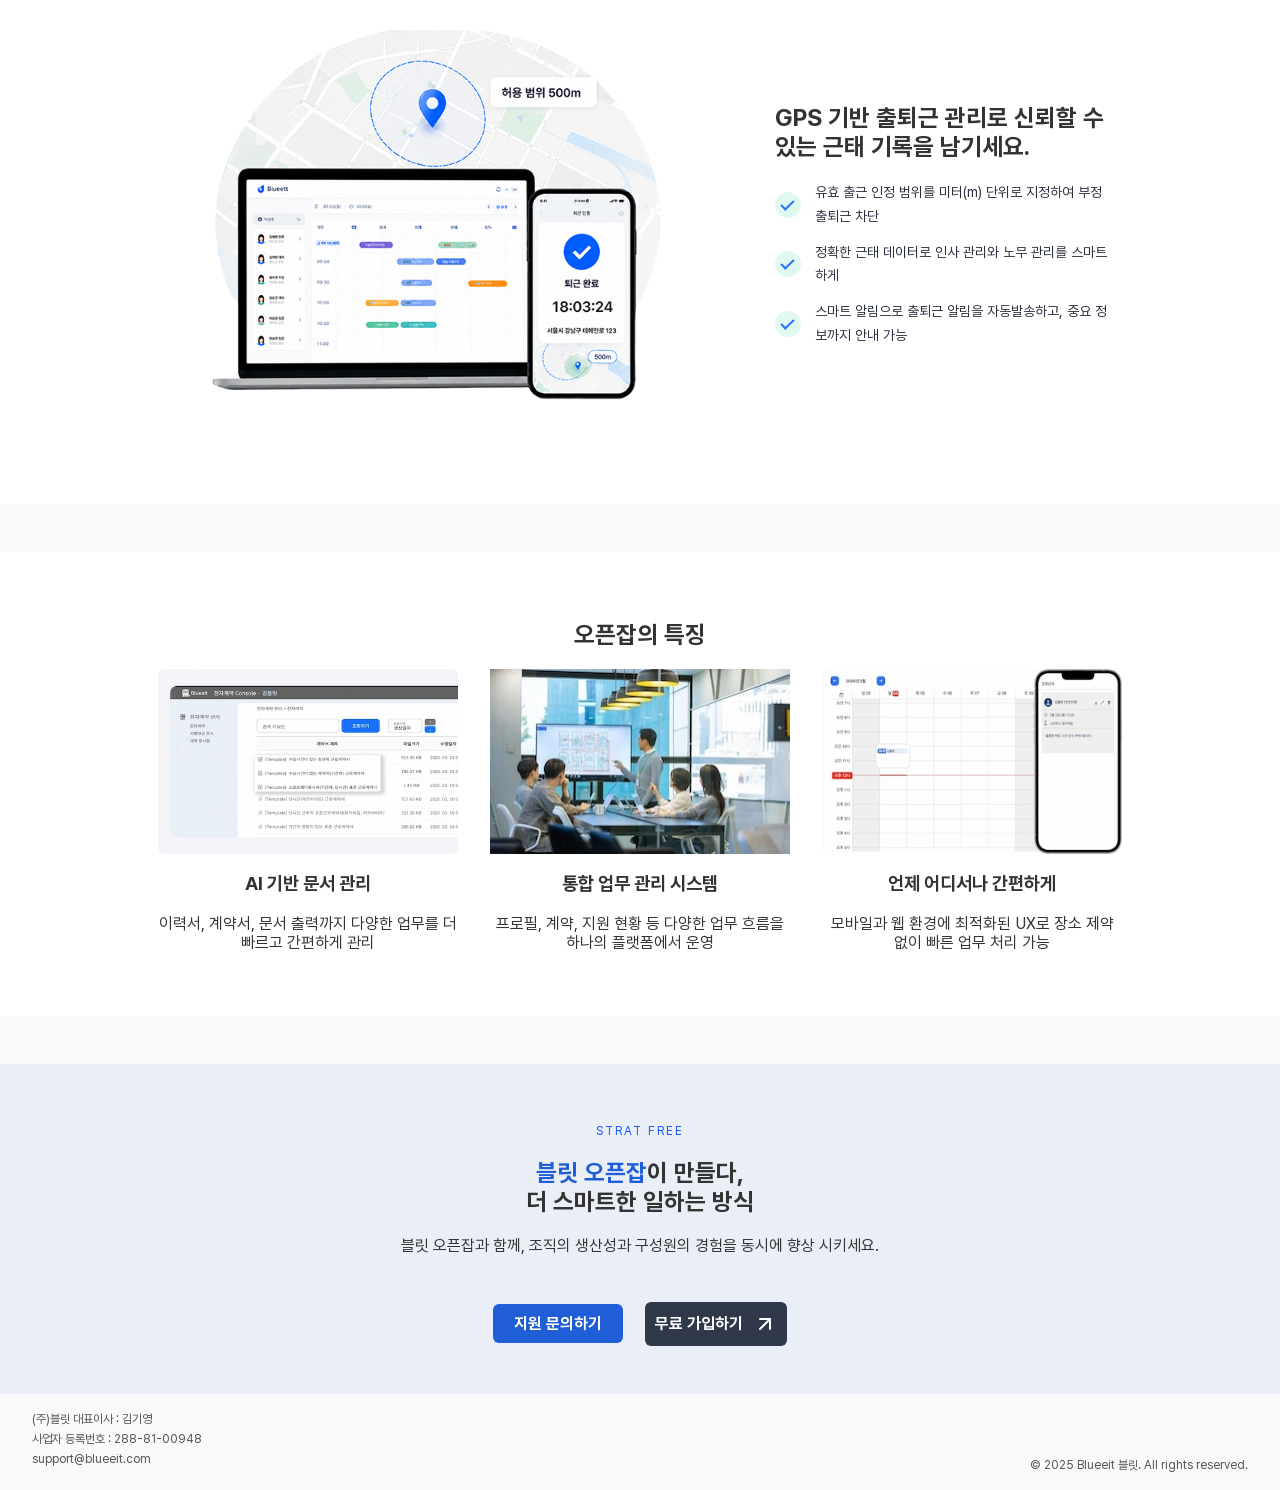
==== commit de83742c: "260602 li  디자인 변경" ====
--- a/index.html
+++ b/index.html
@@ -387,7 +387,7 @@
         </div>
       </section>
 
-      <section id="section-contract" class="section openjob-contact">
+      <section id="section-contract" class="section">
         <div class="section-flex fade-up" style="margin-bottom: 80px">
           <div class="img-box">
             <img
@@ -578,7 +578,7 @@
         <div class="section-flex fade-up">
           <div class="img-box">
             <img
-              src="images/common/img-gps03.png"
+              src="images/common/img-gps02.png"
               alt="openjob-gps"
               width="540"
               height="350"
@@ -615,7 +615,7 @@
         </div>
       </section>
 
-      <section class="section openjob-feature-wrap">
+      <section class="section">
         <h2>오픈잡의 특징</h2>
         <div class="features">
           <div class="feature">
@@ -704,17 +704,20 @@
     </main>
 
     <footer>
-      <div>&copy; 2025 Blueeit 블릿. All rights reserved.</div>
-      <div style="color: #f9f9f9">
-        <a href="https://web.blueeit.com">News Feed</a>
-      </div>
       <div>
         <ul>
+          <li>(주)블릿 대표이사 : 김기영</li>
+          <li>사업자 등록번호 : 288-81-00948</li>
           <li>
-            (주)블릿 대표이사 : 김기영 | 사업자 등록번호 : 288-81-00948 |
             support@blueeit.com
+            <a href="https://web.blueeit.com" style="color: #f9f9f9"
+              >News Feed</a
+            >
           </li>
         </ul>
+      </div>
+      <div class="footer-copyright">
+        &copy; 2025 Blueeit 블릿. All rights reserved.
       </div>
     </footer>
   </body>
--- a/styles/style.css
+++ b/styles/style.css
@@ -134,6 +134,8 @@
     max-width: 1000px;
     margin: auto;
 }
+
+.feature{max-width:300px;}
 
 .feature-label{
     font-size: 12px;
@@ -314,10 +316,6 @@
   margin-bottom: 30px;
 }
 
-.openjob-service-wrap {
-    padding: 5rem 1.5rem 3rem;
-}
-
 .openjob-service-wrap .features {
     gap:100px;
 }
@@ -333,26 +331,47 @@
 }
 
 .list {
-    margin:0 0 16px 0;
+    display: flex;
+    flex-direction: column;
+    gap: 12px;
+    margin-bottom: 35px;
 }
 
 .list-item{
-    margin: 0 0 10px 8px;
-    line-height: 1.6;
+    position:relative;
+    padding-left:40px;
+    line-height: 1.7;
+    min-height:28px;
     font-size: 14px;
     color: #2c3040;
 }
 
+/*li 체크모양*/
 .list-item::before{
     content :"";
-    display:inline-block;
-    width:9px;
-    height:17px;
-    border-right: 3px solid #2b70f8;
-    border-bottom: 3px solid #2b70f8;
-    transform:rotate(47deg);
-    margin:2px 22px 0 0;
+    position:absolute;
+    left:9px;
+    top:50%;
+    width:7px;
+    height:13px;
+    border-right: 2.5px solid #2b70f8;
+    border-bottom: 2.5px solid #2b70f8;
+    transform: translateY(-60%) rotate(47deg);
     box-sizing: border-box;
+    z-index:1;
+}
+
+.list-item::after {
+    content: '';
+    position: absolute;
+    left: 0;
+    top: 50%;
+    transform: translateY(-50%);
+    width: 26px;
+    height: 26px;
+    border-radius: 50%;
+    background: rgba(0, 200, 150, 0.12);
+    z-index: 0;
 }
 
 .openjob-airesume-wrap .openjob-airesume h2 {
@@ -375,37 +394,34 @@
     border-top:1px solid #ddd;
 }
 
-.openjob-airesume-wrap .cta-btn {
-    width:210px;
-}
-
-.openjob-feature-wrap .feature{
-    max-width:300px;
-}
-
-.openjob-feature-wrap .feature img{
-    border:1px solid #efefef;
-    border-radius:3px;
-}
-
-.openjob-contact .section-flex:nth-of-type(2) .section-txt div{
-    display:flex;
-    gap:10px;
-}
-
 /* footer 시작 */
 footer {
     display: flex;
     justify-content: space-between;
+    place-items: flex-end;
     padding: 18px 32px;
     font-size: 12px;
     color: #555;
+}
+
+footer ul li{
+    margin-bottom:6px;
 }
 
 /*모바일 버전*/
 @media (max-width: 565px) {
     body {
     font-size: 15px;
+    }
+
+    footer{
+        flex-direction: column;
+        justify-content: flex-start;
+        align-items: flex-start;
+    }
+
+    .footer-copyright {
+        margin-top:12px;
     }
 
     /*nav*/
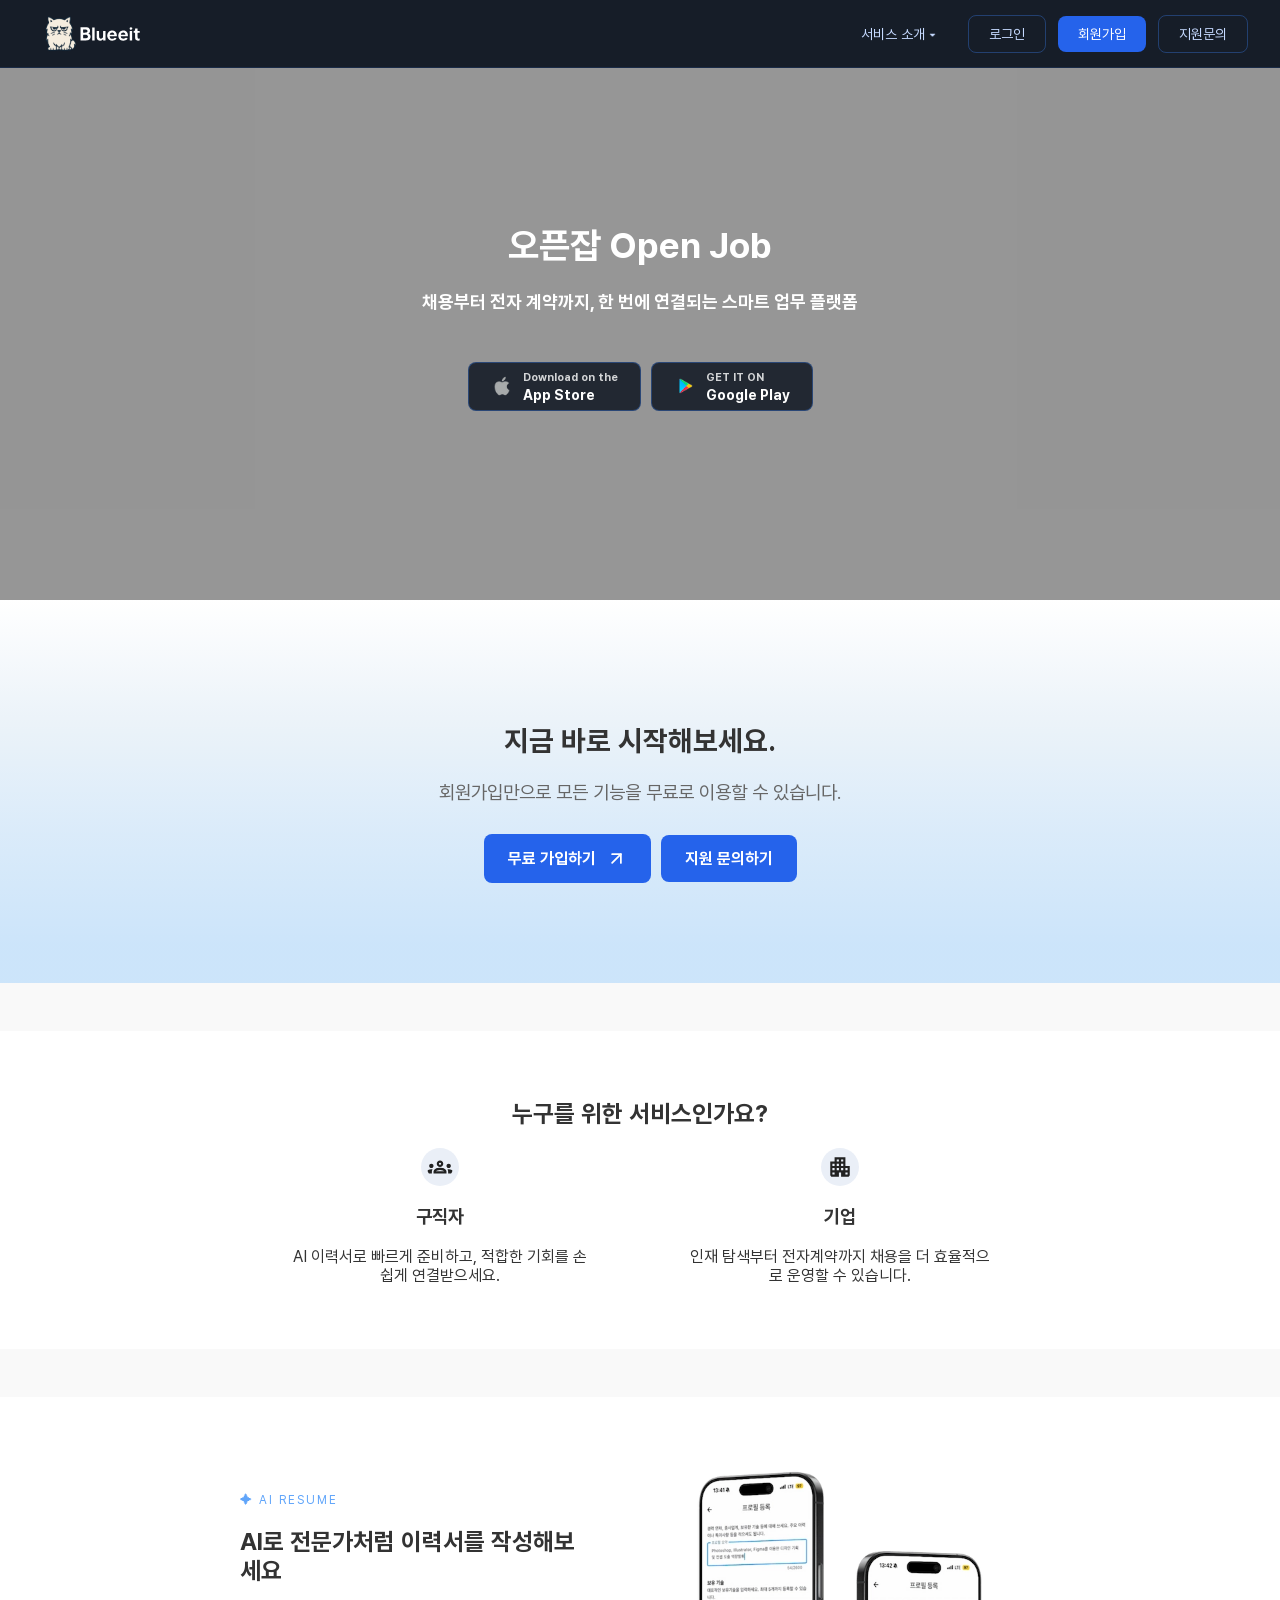
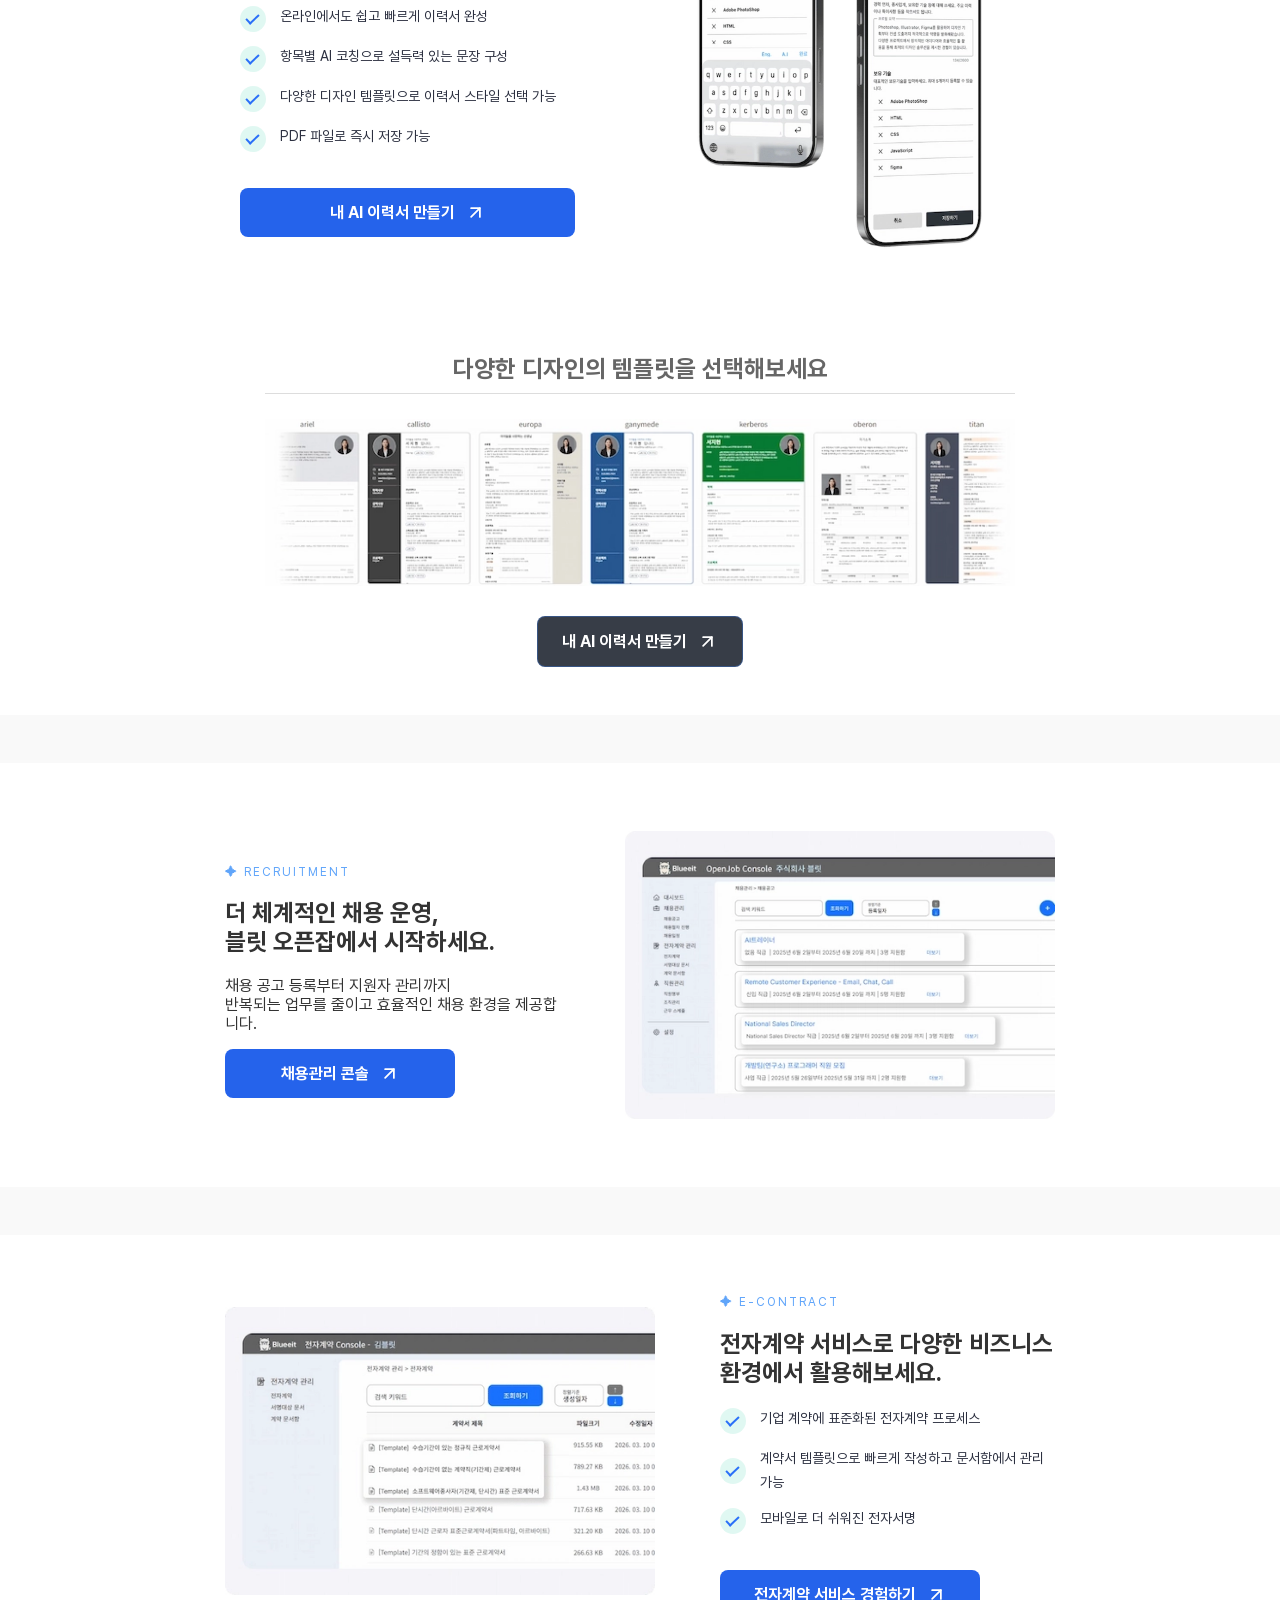
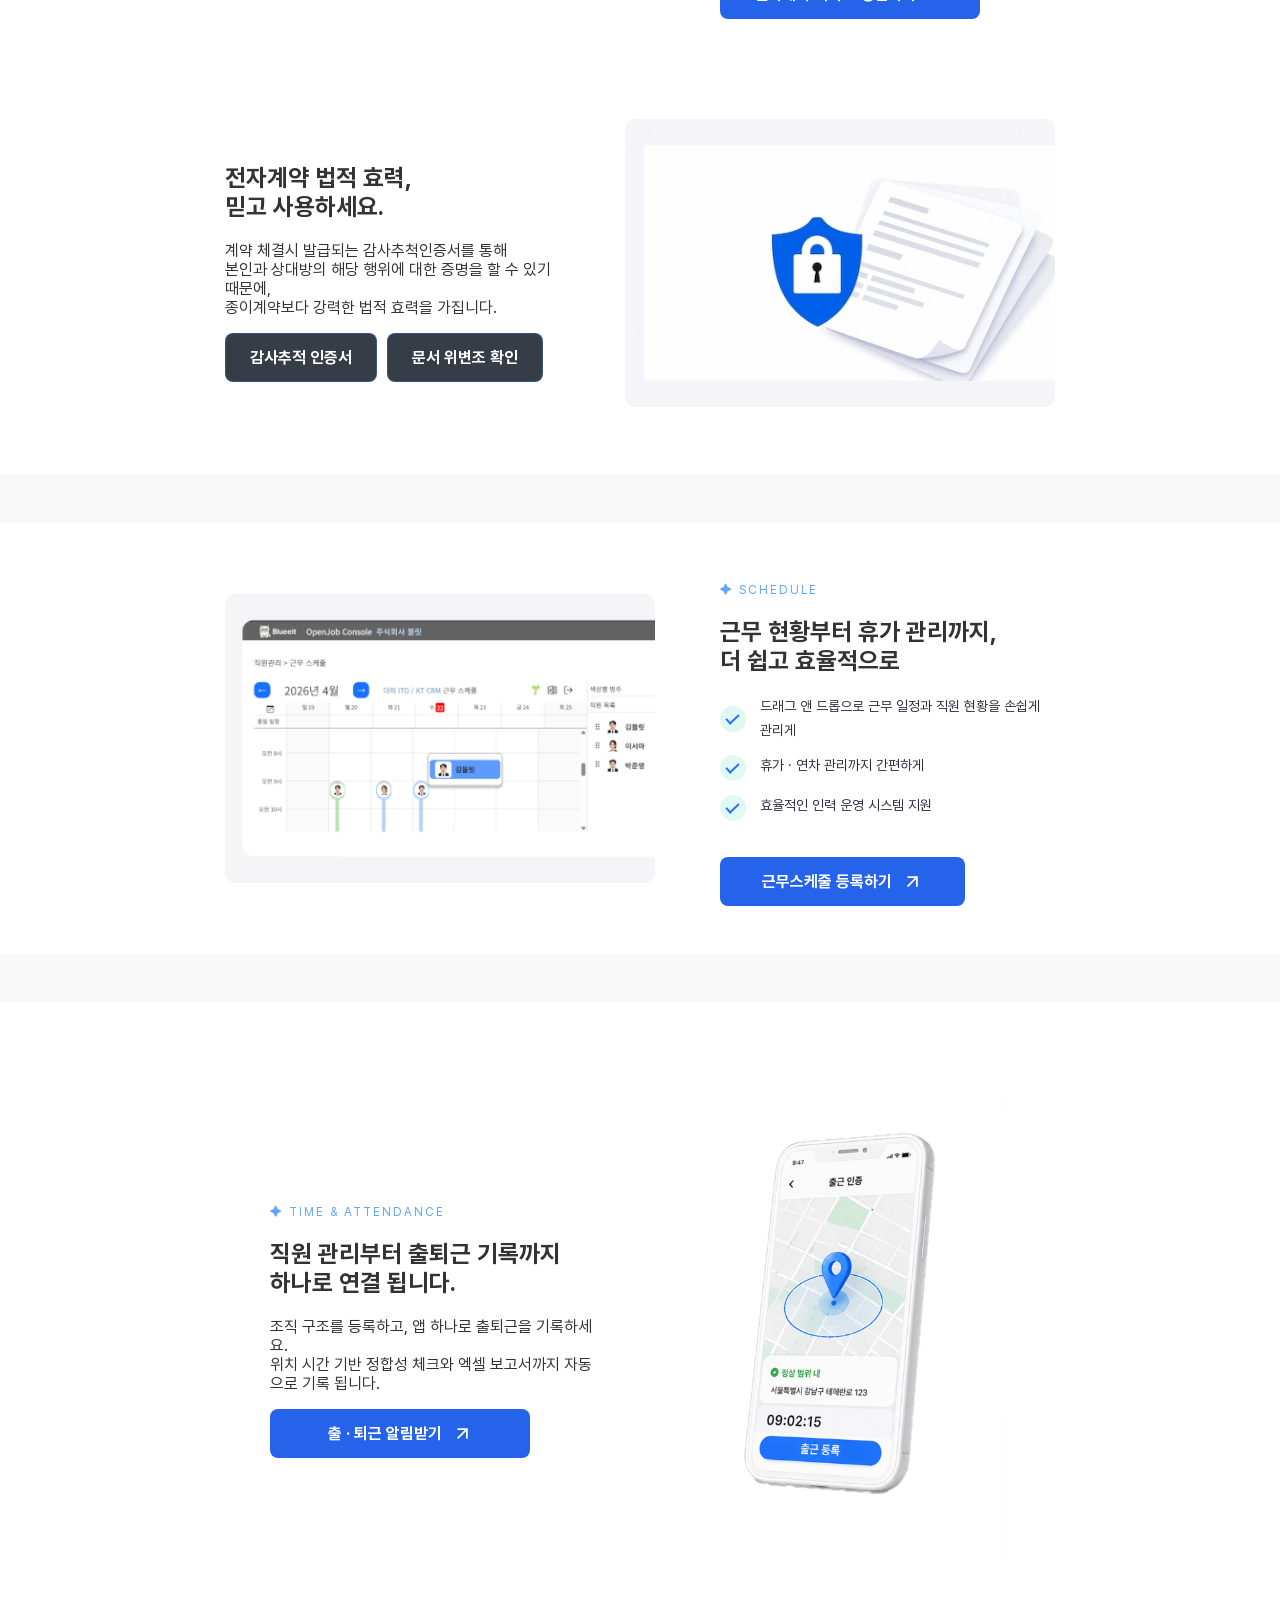
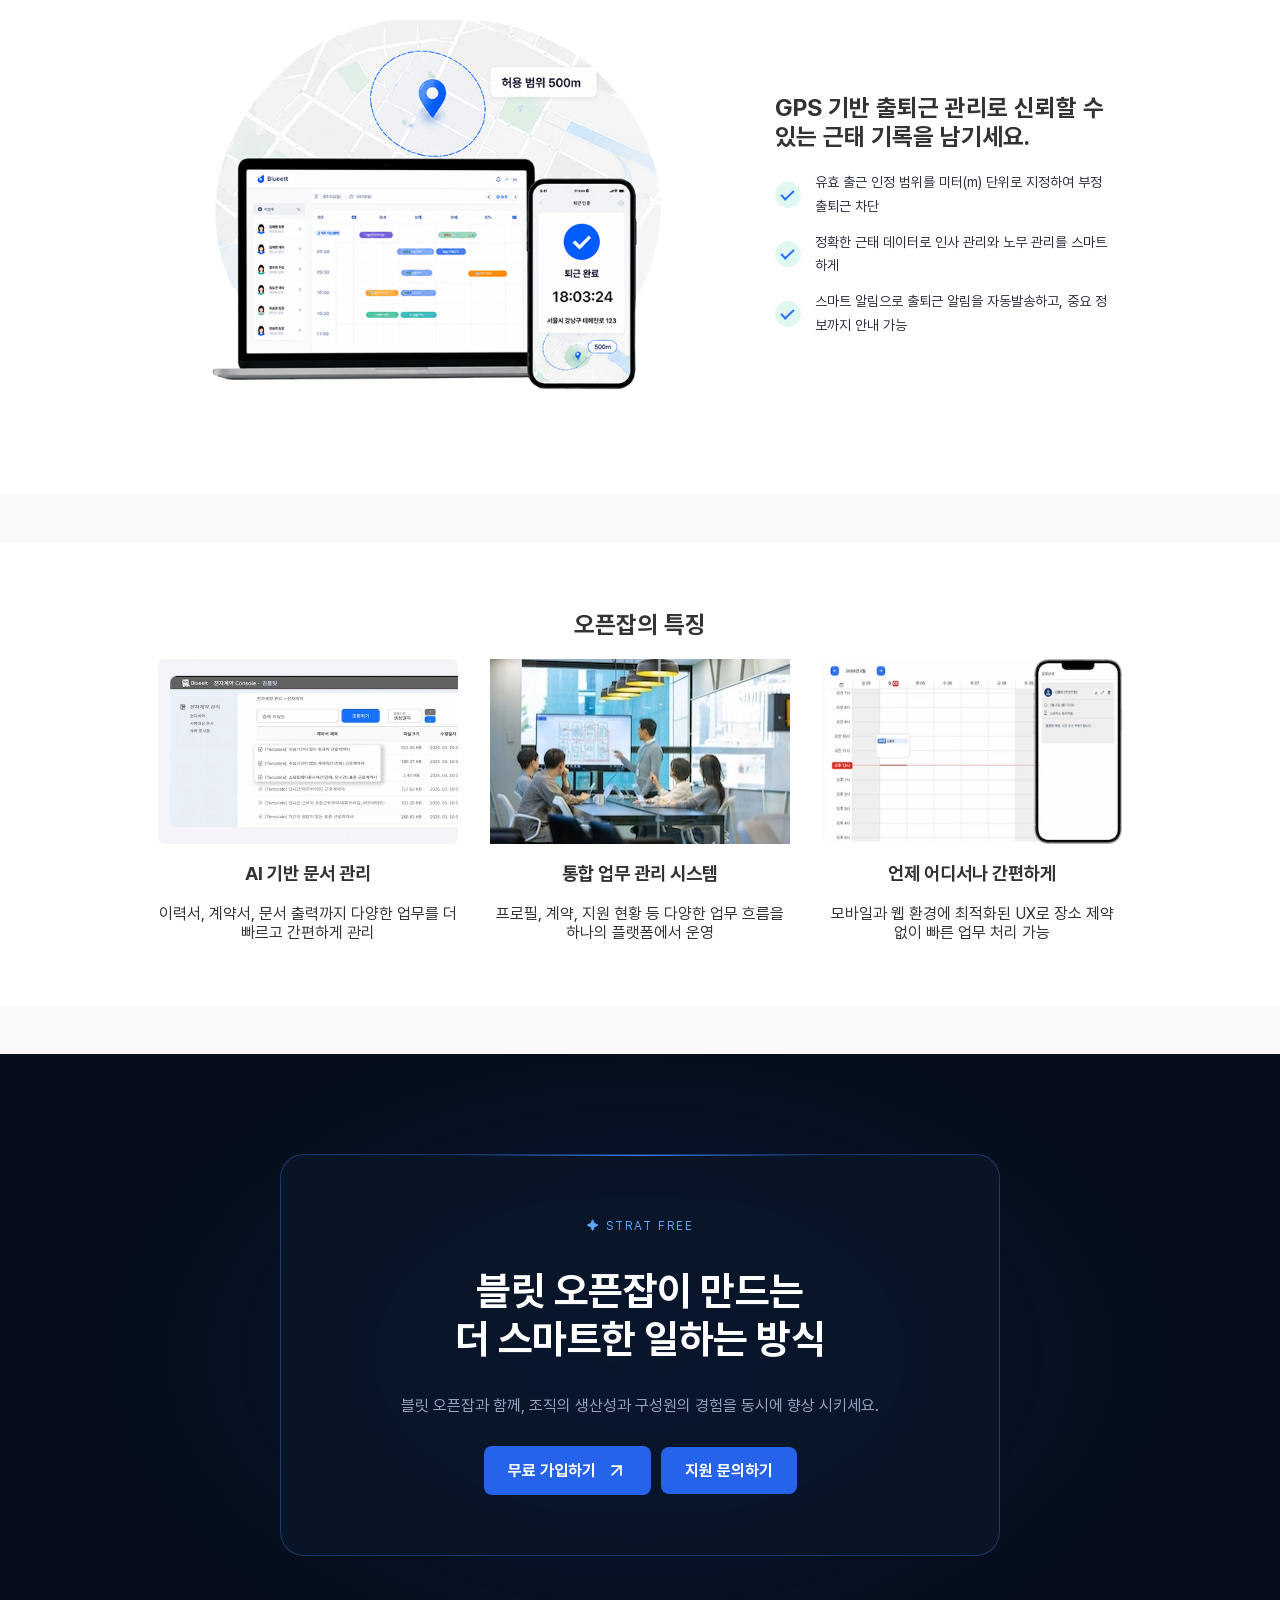
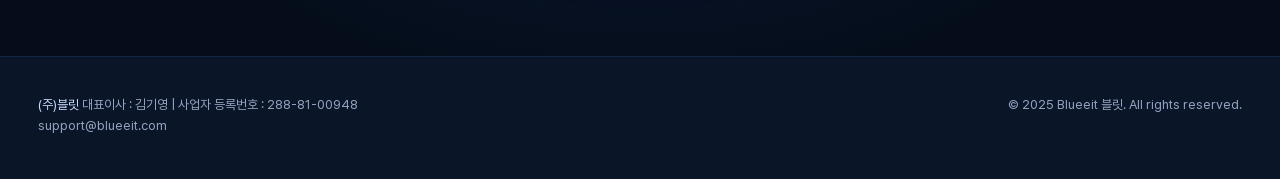
==== commit b20a40dd: "260608 mainpage nav,footer,btn 디자인 변경" ====
--- a/index.html
+++ b/index.html
@@ -90,8 +90,8 @@
             </button>
             <nav class="nav-overlay">
               <ul class="nav-menu">
-                <li class="main-nav nav-menu-service">
-                  <span>서비스 소개</span>
+                <li class="main-nav">
+                  <span>서비스 소개 ▾</span>
                   <ul class="sub-nav">
                     <li>
                       <a href="#section-ai-resume">AI 이력서</a>
@@ -112,13 +112,13 @@
                     </li>
                   </ul>
                 </li>
-                <li class="main-nav">
+                <li class="main-nav cta-btn--black">
                   <a href="https://web.blueeit.com/console">로그인</a>
                 </li>
-                <li class="main-nav nav-menu-signup">
+                <li class="main-nav cta-btn--blue">
                   <a href="https://web.blueeit.com/join/signup">회원가입</a>
                 </li>
-                <li class="main-nav">
+                <li class="main-nav cta-btn--black">
                   <a href="https://web.blueeit.com/support">지원문의</a>
                 </li>
               </ul>
@@ -143,46 +143,34 @@
             </div>
             <div class="cta-btn-wrap">
               <a
-                class="cta-btn cta-btn--blackTP cta-btn-wrap"
+                class="cta-btn cta-btn--black cta-btn-wrap"
                 href="https://apps.apple.com/app/id6745934545"
                 target="_blank"
                 ><img
                   src="images/common/icon-applekorea.png"
-                  width="30"
-                  height="30"
+                  width="22"
+                  height="22"
                   alt="Apple Appstore"
                 />
-                App Store
-                <span
-                  ><img
-                    src="images/common/icon-download.svg"
-                    width="24"
-                    height="24"
-                    alt="icon-download"
-                    class="icon"
-                  />
-                </span>
+                <div>
+                  <p class="label-sm">Download on the</p>
+                  <p class="label-lg">App Store</p>
+                </div>
               </a>
               <a
-                class="cta-btn cta-btn--blackTP cta-btn-wrap"
+                class="cta-btn cta-btn--black cta-btn-wrap"
                 href="https://play.google.com/store/apps/details?id=com.blueeit.ojd"
                 target="_blank"
-                style="margin-left: 12px"
                 ><img
                   src="images/common/icon-googleplay.png"
-                  width="30"
-                  height="30"
+                  width="22"
+                  height="22"
                   alt="Google Play"
-                />Google Play
-                <span
-                  ><img
-                    src="images/common/icon-download.svg"
-                    width="24"
-                    height="24"
-                    alt="icon-download"
-                    class="icon"
-                  />
-                </span>
+                />
+                <div>
+                  <p class="label-sm">GET IT ON</p>
+                  <p class="label-lg">Google Play</p>
+                </div>
               </a>
             </div>
           </div>
@@ -199,25 +187,24 @@
           </div>
           <div class="cta-btn-wrap">
             <a
-              class="cta-btn cta-btn--blue"
-              href="https://web.blueeit.com/support"
-              >지원 문의하기</a
-            >
-            <a
-              class="cta-btn cta-btn--black cta-btn-wrap"
+              class="cta-btn cta-btn--blue cta-btn-wrap"
               href="https://web.blueeit.com/join/signup"
-              style="margin-left: 12px"
               >무료 가입하기
               <span>
                 <img
                   src="images/common/icon-move-up-right.svg"
-                  width="24"
-                  height="24"
+                  width="21"
+                  height="21"
                   alt="icon-arrow"
                   class="icon"
                 />
               </span>
             </a>
+            <a
+              class="cta-btn cta-btn--blue"
+              href="https://web.blueeit.com/support"
+              >지원 문의하기</a
+            >
           </div>
         </div>
       </section>
@@ -292,8 +279,8 @@
                 <span>
                   <img
                     src="images/common/icon-move-up-right.svg"
-                    width="24"
-                    height="24"
+                    width="21"
+                    height="21"
                     alt="icon-arrow"
                     class="icon"
                   />
@@ -330,8 +317,8 @@
               <span>
                 <img
                   src="images/common/icon-move-up-right.svg"
-                  width="24"
-                  height="24"
+                  width="21"
+                  height="21"
                   alt="icon-arrow"
                   class="icon"
                 />
@@ -366,8 +353,8 @@
                 <span>
                   <img
                     src="images/common/icon-move-up-right.svg"
-                    width="24"
-                    height="24"
+                    width="21"
+                    height="21"
                     alt="icon-arrow"
                     class="icon"
                   />
@@ -430,8 +417,8 @@
                 <span>
                   <img
                     src="images/common/icon-move-up-right.svg"
-                    width="24"
-                    height="24"
+                    width="21"
+                    height="21"
                     alt="icon-arrow"
                     class="icon"
                   />
@@ -451,7 +438,7 @@
               본인과 상대방의 해당 행위에 대한 증명을 할 수 있기 때문에,<br />
               종이계약보다 강력한 법적 효력을 가집니다.
             </p>
-            <div>
+            <div class="cta-btn-wrap">
               <a
                 class="cta-btn cta-btn--black cta-btn-wrap"
                 href="https://web.blueeit.com/outbound/contract/audit"
@@ -522,8 +509,8 @@
                 <span>
                   <img
                     src="images/common/icon-move-up-right.svg"
-                    width="24"
-                    height="24"
+                    width="21"
+                    height="21"
                     alt="icon-arrow"
                     class="icon"
                   />
@@ -557,8 +544,8 @@
               <span>
                 <img
                   src="images/common/icon-move-up-right.svg"
-                  width="24"
-                  height="24"
+                  width="21"
+                  height="21"
                   alt="icon-arrow"
                   class="icon"
                 />
@@ -666,39 +653,40 @@
         </div>
       </section>
 
-      <section class="section section-blue">
+      <section class="section main-last-section">
         <div>
-          <p class="feature-label">strat free</p>
-          <h2>
-            <span style="color: #1f5ed6">블릿 오픈잡</span>이 만들다, <br />
-            더 스마트한 일하는 방식
-          </h2>
-          <p>
-            블릿 오픈잡과 함께, 조직의 생산성과 구성원의 경험을 동시에 향상
-            시키세요.
-          </p>
-        </div>
-        <div class="cta-btn-wrap" style="padding-top: 15px">
-          <a
-            class="cta-btn cta-btn--blue"
-            href="https://web.blueeit.com/support"
-            >지원 문의하기</a
-          >
-          <a
-            class="cta-btn cta-btn--black cta-btn-wrap"
-            href="https://web.blueeit.com/join/signup"
-            style="margin-left: 12px"
-            >무료 가입하기
-            <span>
-              <img
-                src="images/common/icon-move-up-right.svg"
-                width="24"
-                height="24"
-                alt="icon-arrow"
-                class="icon"
-              />
-            </span>
-          </a>
+          <div>
+            <span class="feature-label">✦ strat free</span>
+            <h2>
+              블릿 오픈잡이 만드는<br />
+              더 스마트한 일하는 방식
+            </h2>
+            <p>
+              블릿 오픈잡과 함께, 조직의 생산성과 구성원의 경험을 동시에 향상
+              시키세요.
+            </p>
+          </div>
+          <div class="cta-btn-wrap" style="padding-top: 15px">
+            <a
+              class="cta-btn cta-btn--blue cta-btn-wrap"
+              href="https://web.blueeit.com/join/signup"
+              >무료 가입하기
+              <span>
+                <img
+                  src="images/common/icon-move-up-right.svg"
+                  width="21"
+                  height="21"
+                  alt="icon-arrow"
+                  class="icon"
+                />
+              </span>
+            </a>
+            <a
+              class="cta-btn cta-btn--blue"
+              href="https://web.blueeit.com/support"
+              >지원 문의하기</a
+            >
+          </div>
         </div>
       </section>
     </main>
@@ -706,11 +694,13 @@
     <footer>
       <div>
         <ul>
-          <li>(주)블릿 대표이사 : 김기영</li>
-          <li>사업자 등록번호 : 288-81-00948</li>
+          <li>
+            <span style="color: #c9dbff">(주)블릿</span> 대표이사 : 김기영 |
+            사업자 등록번호 : 288-81-00948
+          </li>
           <li>
             support@blueeit.com
-            <a href="https://web.blueeit.com" style="color: #f9f9f9"
+            <a href="https://web.blueeit.com" style="color: #0a1628"
               >News Feed</a
             >
           </li>
--- a/styles/style.css
+++ b/styles/style.css
@@ -58,41 +58,45 @@
 
 .cta-btn {
     min-width: 130px;
-    margin-top: 1rem;
-    padding: 10px;
-    border-radius: 6px;
+    color:#ffffff;
+    padding: 14px 24px;
+    border-radius: 8px;
     text-decoration: none;
     font-weight: bold;
     text-align: center;
     cursor:pointer;
-    transition: .4s;
+    transition:all .2s;
+    white-space: nowrap;
 }
 
 .cta-btn--blue {
-    background-color: #1f5ed6;
-    color: #fff;
+    background-color:#2563eb;
 }
 
 .cta-btn--blue:hover {
-    background-color: #174bb8;
+    background-color: #3b82f6;
 }
 
 .cta-btn--black {
-    background-color: rgb(0, 12, 30, 0.8);
-    color: #fff;
+    background-color:transparent;
+    border:1px solid rgba(59, 130, 246, 0.35);
 }
 
 .cta-btn--black:hover {
-    background-color: rgb(33, 33, 33, 0.8);
-}
-
-.cta-btn--blackTP {
-    background-color: rgba(0, 12, 30, 0.8);
-    color: #fff;
-}
-
-.cta-btn--blackTP:hover {
-    background-color: rgba(33, 33, 33, 0.8);
+    color:#fff;
+    border-color: #3b82f6;
+}
+
+/* 스크롤 애니메이션 */
+.fade-up {
+    opacity: 0;                   
+    transform: translateY(24px);
+    transition: opacity 0.6s ease, transform 0.6s ease; 
+}
+
+.fade-up.visible {
+    opacity: 1; 
+    transform: none; 
 }
 
 .section {
@@ -120,10 +124,6 @@
     width:100%;
     max-width:335px;
     text-align:left;
-}
-
-.section-blue {
-    background-color:#eaeff7;
 }
 
 .features {
@@ -142,19 +142,7 @@
     font-weight: 500;
     text-transform: uppercase;
     letter-spacing: 2px;
-    color:#1a56ff;
-}
-
-/* 스크롤 애니메이션 */
-.fade-up {
-    opacity: 0;                   
-    transform: translateY(24px);
-    transition: opacity 0.6s ease, transform 0.6s ease; 
-}
-
-.fade-up.visible {
-    opacity: 1; 
-    transform: none; 
+    color:#60a5fa;
 }
 
 /*header 시작*/
@@ -192,9 +180,29 @@
     padding:200px 32px 0;
 }
 
-.hero-content-txt {
+.hero-content .cta-btn{
+background-color:rgba(5, 13, 26, 0.8);
+text-align: justify;
+padding: 7px 22px;
+}
+
+.hero-content .hero-content-txt {
     font-size:18px;
     font-weight: 600;
+    margin-bottom: 50px;
+}
+
+.hero-content .label-sm{
+    font-size:11px;
+    opacity: 0.8;
+    line-height:1.5;
+    margin:0;
+}
+
+.hero-content .label-lg{
+    font-size:14px;
+    font-weight:600;
+    margin:0;
 }
 
 .nav-wrap {
@@ -202,23 +210,15 @@
     top:0;
     left:0;
     width: 100%;
-    height: 50px;
+    height: 68px;
     display: flex;
     justify-content: space-between;
     align-items: center;
     padding: 32px;
-    background-color: transparent;
-    z-index: 100;
-    transition: background-color 0.5s ease;
-}
-
-.nav-wrap:hover{
-    background-color:rgba(40,40,40,0.95);
-}
-
-.nav-wrap.scrolled{
-    background-color: #212121;
-    color:#fff;
+    background: rgba(5, 13, 26, 0.88);
+    backdrop-filter: blur(16px);
+    border-bottom: 1px solid rgba(59, 130, 246, 0.15);
+    z-index:3;
 }
 
 .nav-wrap nav{
@@ -230,37 +230,43 @@
     display:inline-block;
     font-size:14px;
     font-weight:500;
-    padding: 10px 20px;
-}
-
-.nav-wrap .nav-menu .main-nav:hover {
+    padding: 3px 6px;
+    margin-left:8px;
+    color:#c5d9ff;
+    border-radius :8px;
     cursor:pointer;
 }
 
-.nav-wrap nav ul li a {
+.nav-wrap nav ul li a,.nav-wrap nav .main-nav span {
     display: block;
     white-space: nowrap;
+    border-radius :8px;
+    padding:7px 14px;
+    transition:all 0.2s;
+}
+
+.nav-wrap nav .cta-btn--blue a {color:#fff;}
+
+.nav-wrap nav .main-nav span:hover, .nav-wrap nav .main-nav .sub-nav li a:hover {
+    color:#fff;
+    background-color:rgba(59,130,246,0.08);
 }
 
 .nav-wrap nav .main-nav .sub-nav {
     display:none;
-    min-width: 200px;
     position:absolute;
-    top:50px;
+    top:calc(100% + 8px);
     left:0;
-    background-color:rgba(40,40,40,0.95);
-    border-radius: 0 0 10px 10px;
-    border-left:1px solid rgba(255,255,255,0.1);
-    padding-left:10px;
+    min-width: 180px;
+    background-color:#0a1628;
+    border: 1px solid #94a3c0;
+    border-radius: 12px;
+    padding:3px;
 }
 
 .nav-wrap nav .main-nav .sub-nav li{
     display: block;
-    padding: 15px 20px;
-}
-
-.nav-wrap nav .main-nav .sub-nav li a:hover{
-    color:#7cc4ff;
+    padding: 10px 12px;
 }
 
 .nav-wrap .mobile-menu-btn {
@@ -278,7 +284,7 @@
     left:0;
     width:100%;
     height:2px;
-    background: #fff;
+    background: #c5d9ff;
     transition: .2s;
 }
 
@@ -307,11 +313,11 @@
 text-align: center;
 }
 
-.cta-inner .cta-inner-txt {
+.cta-banner .cta-inner .cta-inner-txt {
   font-size: 19px;
 }
 
-.cta-inner p {
+.cta-banner .cta-inner p {
   color: #666;
   margin-bottom: 30px;
 }
@@ -394,14 +400,66 @@
     border-top:1px solid #ddd;
 }
 
+.openjob-airesume-wrap .template-bg .cta-btn{
+    background-color:rgba(5, 13, 26, 0.8);
+}
+
+#section-contract .section-flex:nth-of-type(2) div.cta-btn-wrap{
+    justify-content: flex-start;
+}
+
+#section-contract .section-flex:nth-of-type(2) div.cta-btn-wrap .cta-btn {
+    background-color:rgba(5, 13, 26, 0.8);
+}
+
+.main-last-section {
+    background: radial-gradient(ellipse 60% 80% at 50% 50%, rgba(37, 99, 235, 0.15) 0%, transparent 70%), #050d1a;
+    padding:100px 65px;
+}
+
+.main-last-section>div{
+    position:relative;
+    max-width:720px;
+    padding:60px;
+    color:#fff;
+    background: rgba(10, 22, 40, 0.8);
+    border:1px solid rgba(59, 130, 246, 0.35);
+    backdrop-filter:blur(20px);
+    border-radius:24px;
+    margin:auto;
+}
+
+.main-last-section>div::before{
+    content:'';
+    position: absolute;
+    top:0;
+    left:50%;
+    transform: translate(-50%);
+    width:50%;
+    height:1px;
+    background: linear-gradient(90deg, transparent, #3b82f6, transparent);
+}
+
+.main-last-section>div h2{
+    font-size:40px;
+    line-height:1.2;
+    letter-spacing: -0.5px;
+}
+
+.main-last-section>div p {
+    font-size:16px;
+    color:#94a3c0;
+}
+
 /* footer 시작 */
 footer {
     display: flex;
     justify-content: space-between;
-    place-items: flex-end;
-    padding: 18px 32px;
-    font-size: 12px;
-    color: #555;
+    padding: 40px 38px;
+    font-size: 13px;
+    background-color:#0a1628;
+    border-top:1px solid rgba(59,130,246,0.15);
+    color:#94a3c0;
 }
 
 footer ul li{
@@ -412,16 +470,6 @@
 @media (max-width: 565px) {
     body {
     font-size: 15px;
-    }
-
-    footer{
-        flex-direction: column;
-        justify-content: flex-start;
-        align-items: flex-start;
-    }
-
-    .footer-copyright {
-        margin-top:12px;
     }
 
     /*nav*/
@@ -432,27 +480,25 @@
     position: absolute;
     top:100%;
     right:0;
-    background-color:#212121;
+    background-color:#0a1628;
+    padding:32px 16px;
     }
 
     nav.is-open {
     display:block;
     }
 
-    .nav-wrap nav .nav-menu {
-    padding: 30px 50px 0 30px;
-    }
-
-    .nav-wrap .nav-menu li{
+    .nav-wrap nav ul li {
     display: block;
-    margin-bottom: 17px;
-    }
+    margin-top: 15px;
+    }
+
+      .nav-wrap nav ul li a,.nav-wrap nav .main-nav span {
+        padding:14px 16px;
+      }
 
     .nav-wrap nav .main-nav .sub-nav {
-        min-width:100%;
-        position:static;
-        margin-top: 12px;
-        border-radius: 10px;
+    position:static;
     }
 
     .nav-wrap .mobile-menu-btn {
@@ -478,4 +524,12 @@
     .openjob-airesume-wrap .section-flex img {
     max-width: 300px;
     }
+
+    footer{
+        flex-direction: column;
+    }
+
+    .footer-copyright {
+        margin-top:12px;
+    }
 }
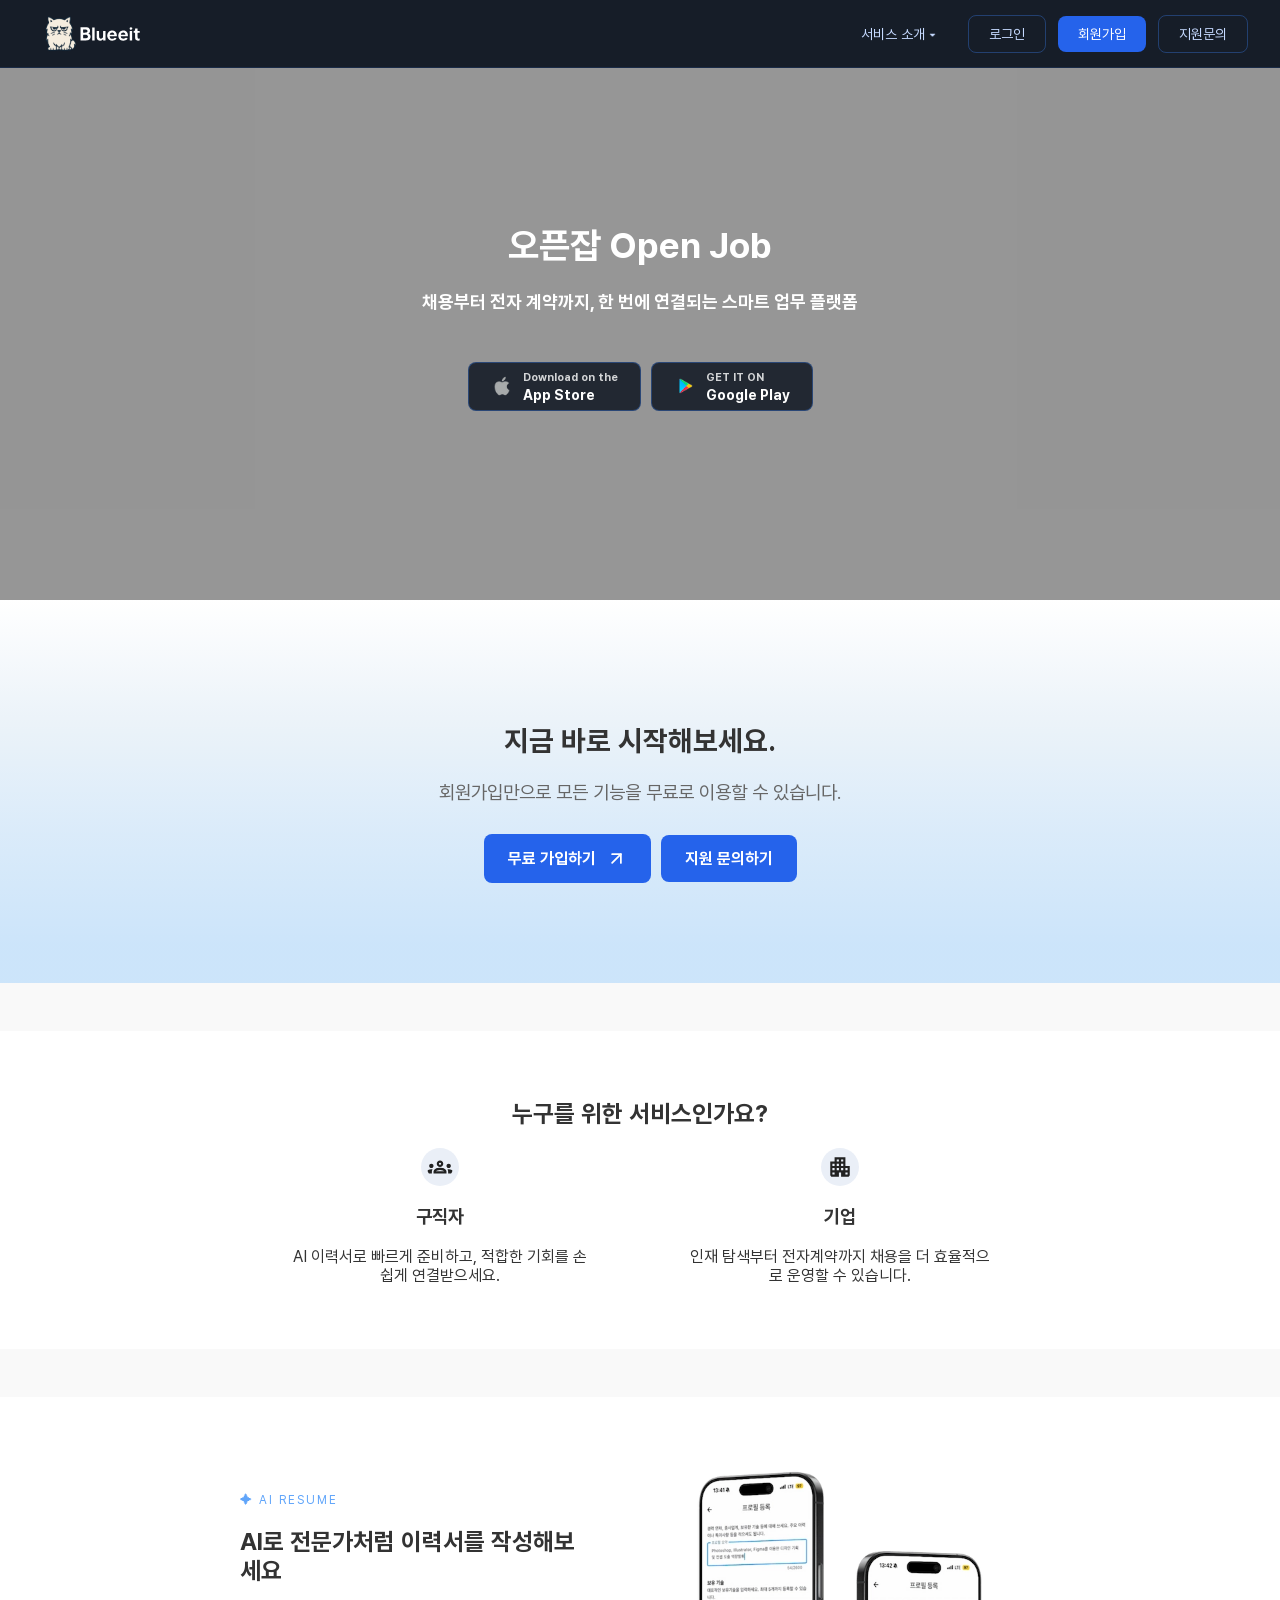
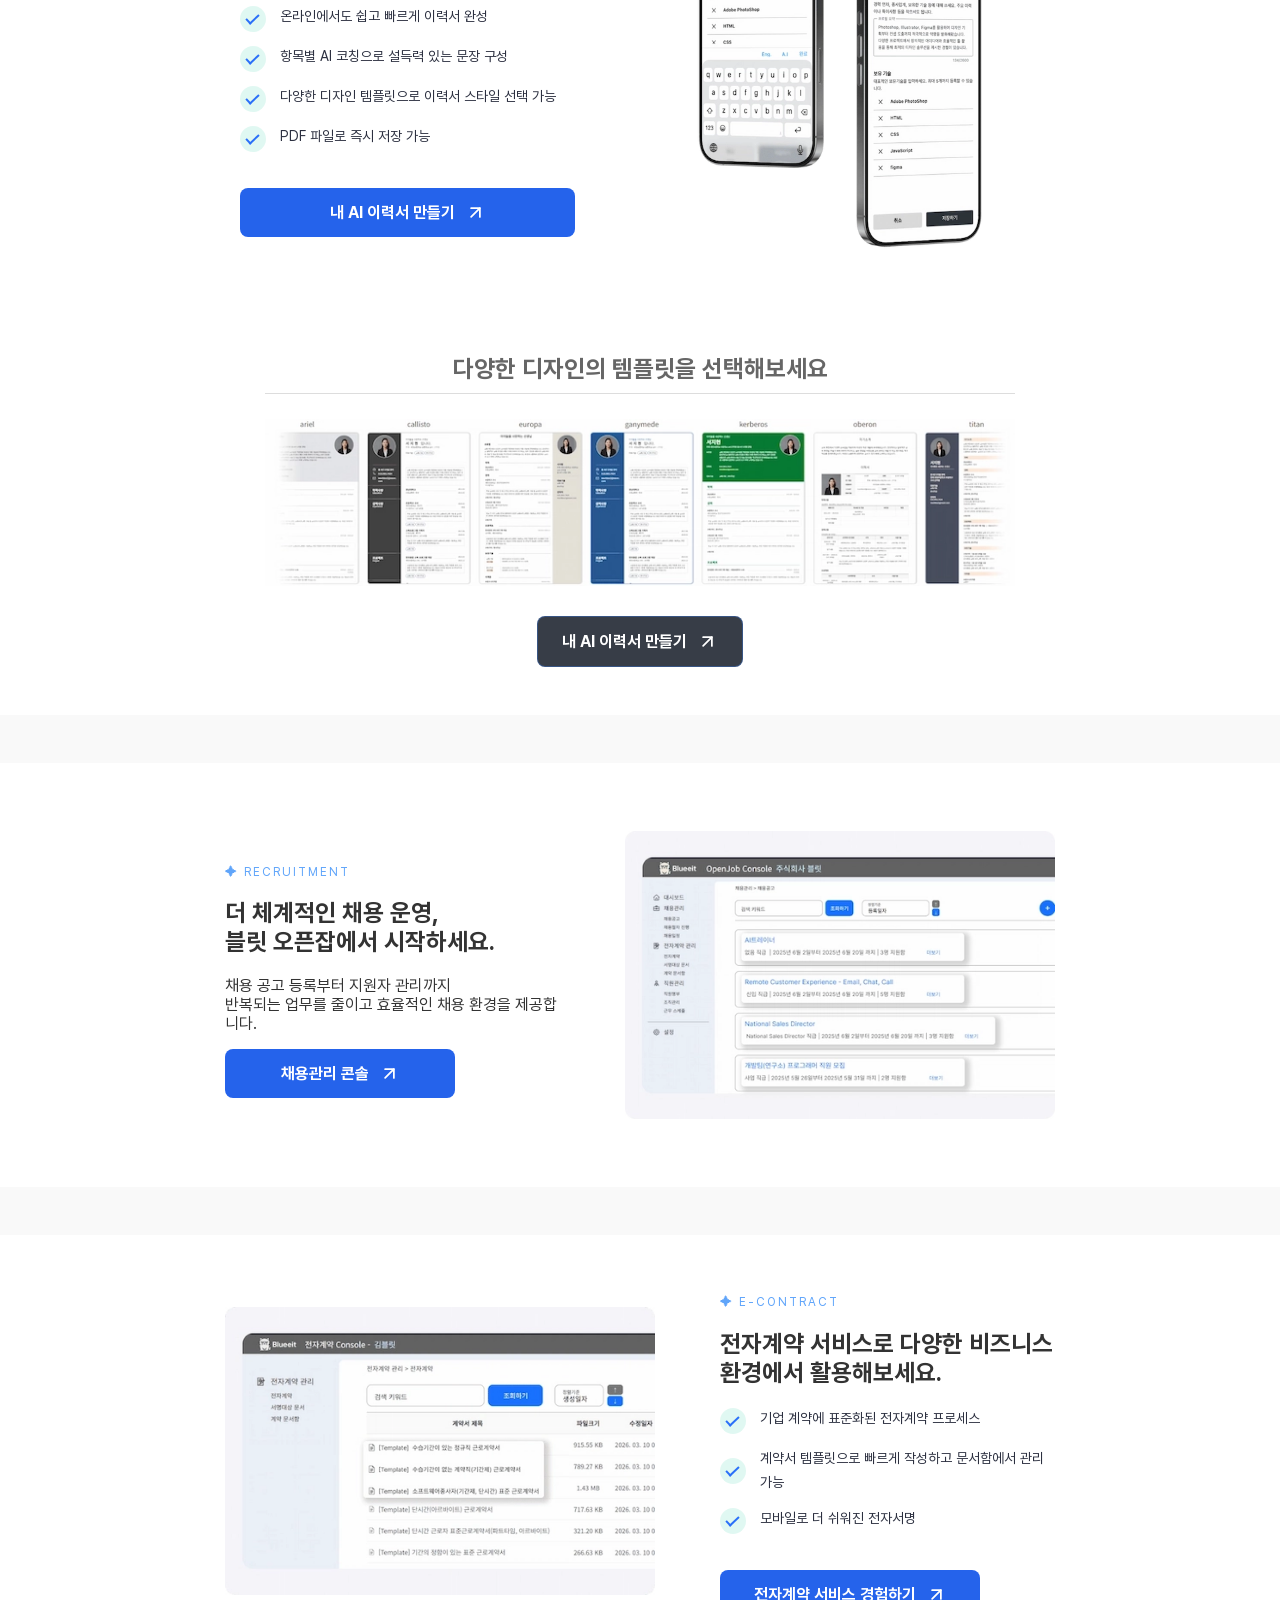
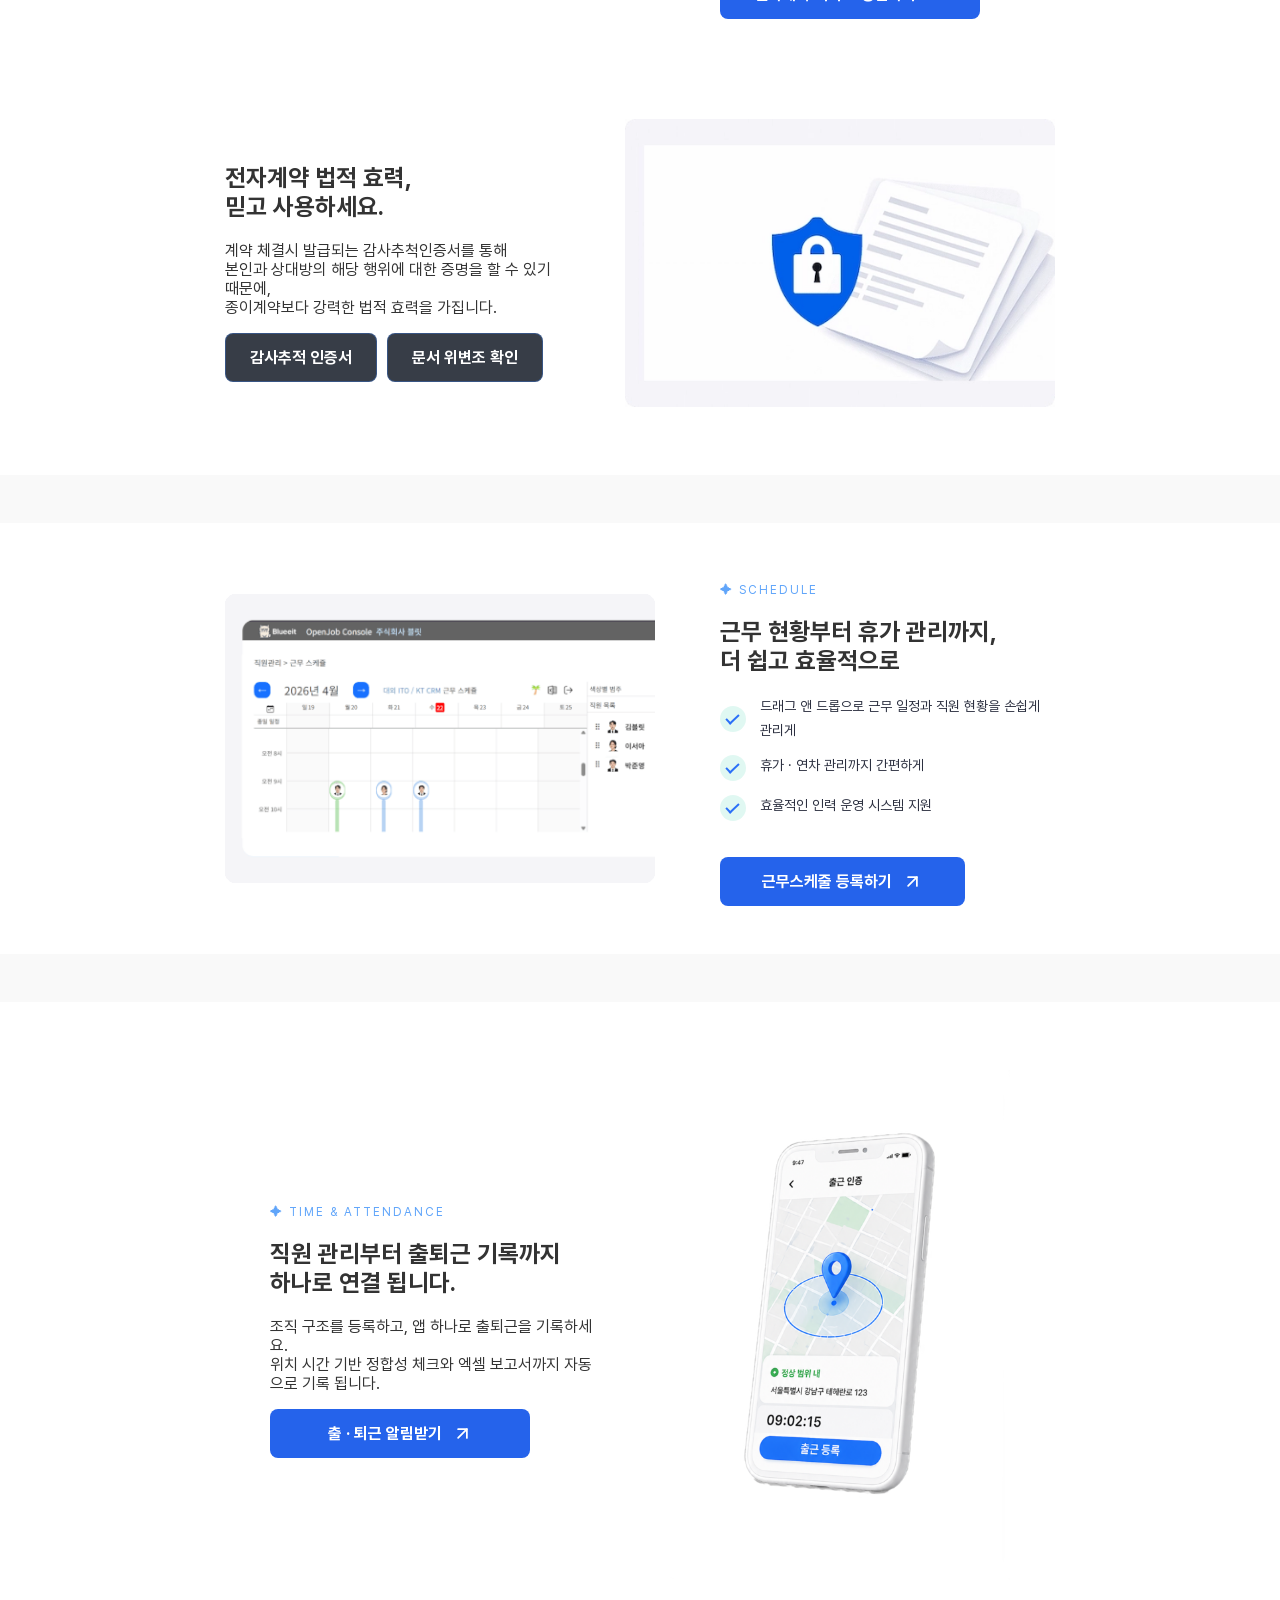
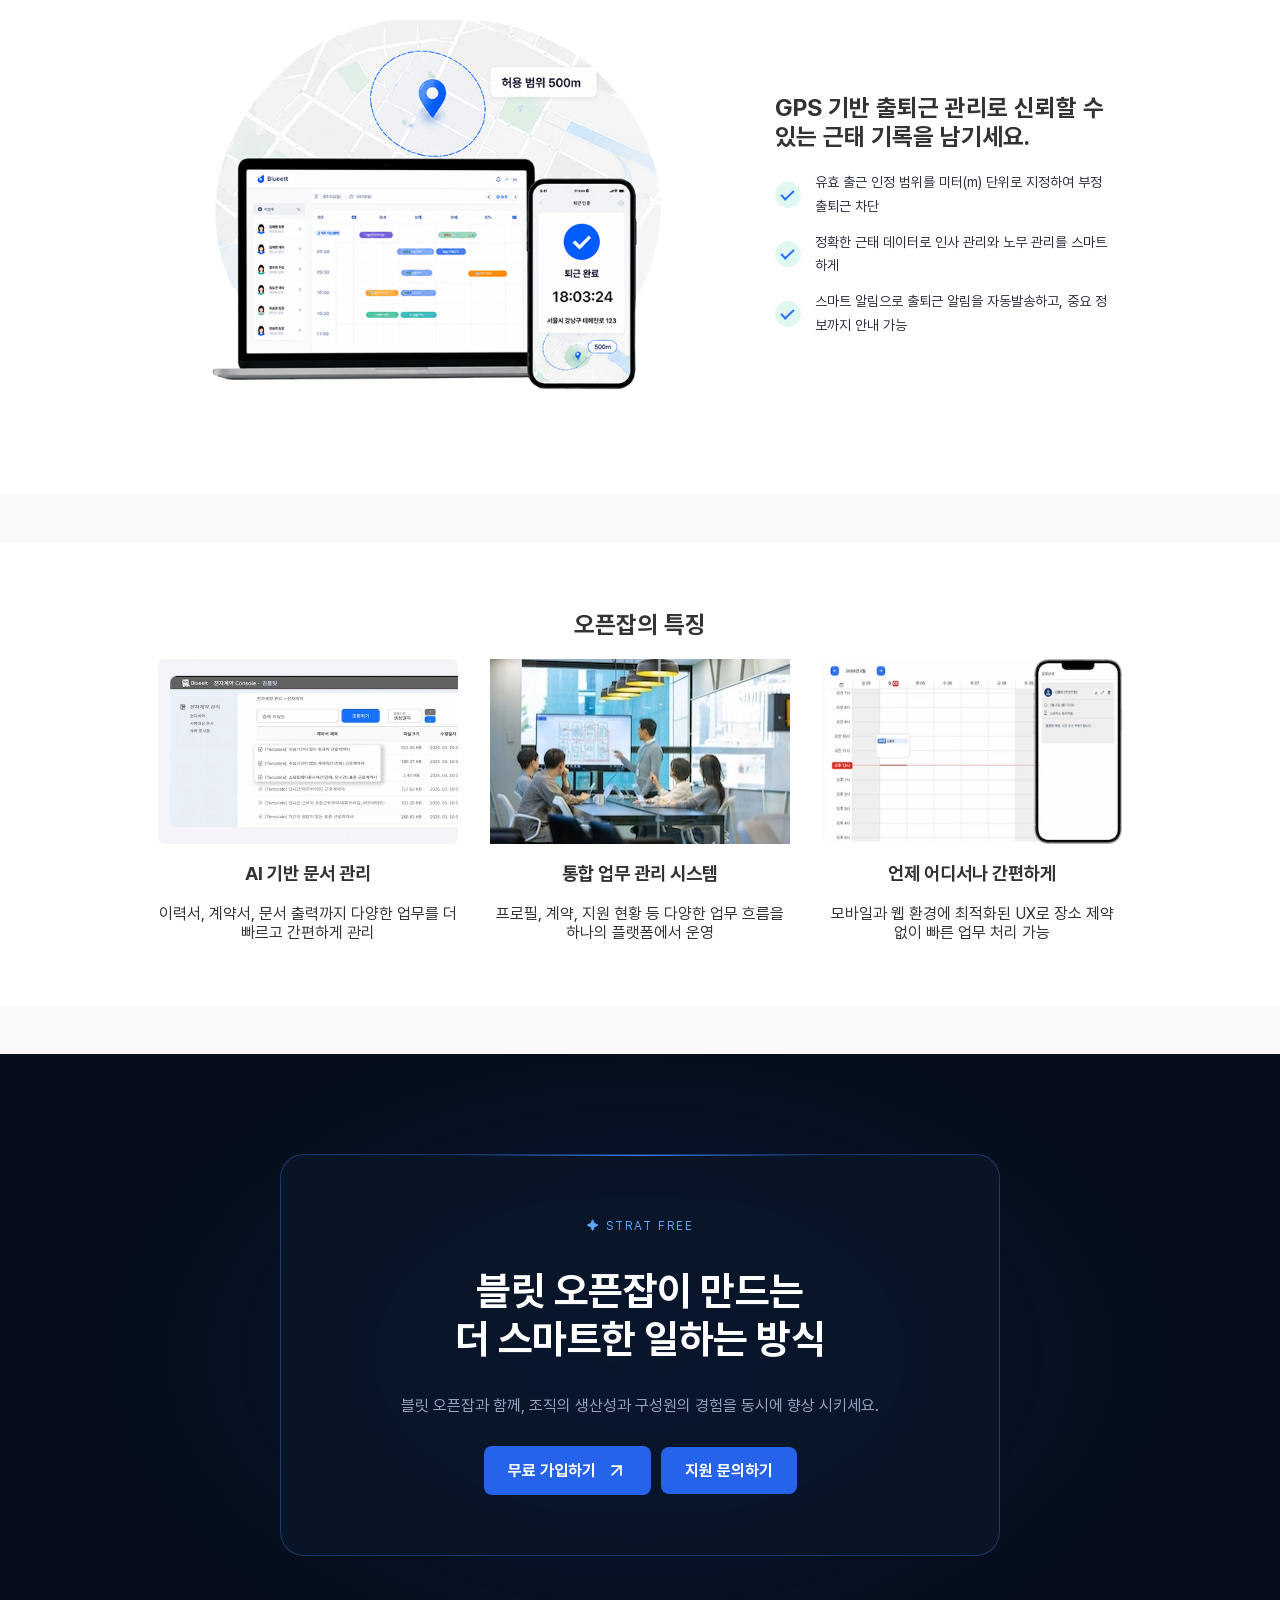
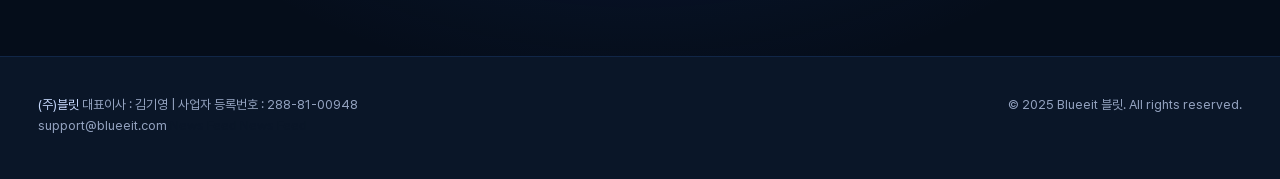
==== commit e438c8de: "260609 landing 수정" ====
--- a/index.html
+++ b/index.html
@@ -703,6 +703,9 @@
             <a href="https://web.blueeit.com" style="color: #0a1628"
               >News Feed</a
             >
+            <a href="./landing/landing.html" style="color: #0a1628"
+              >News Feed</a
+            >
           </li>
         </ul>
       </div>
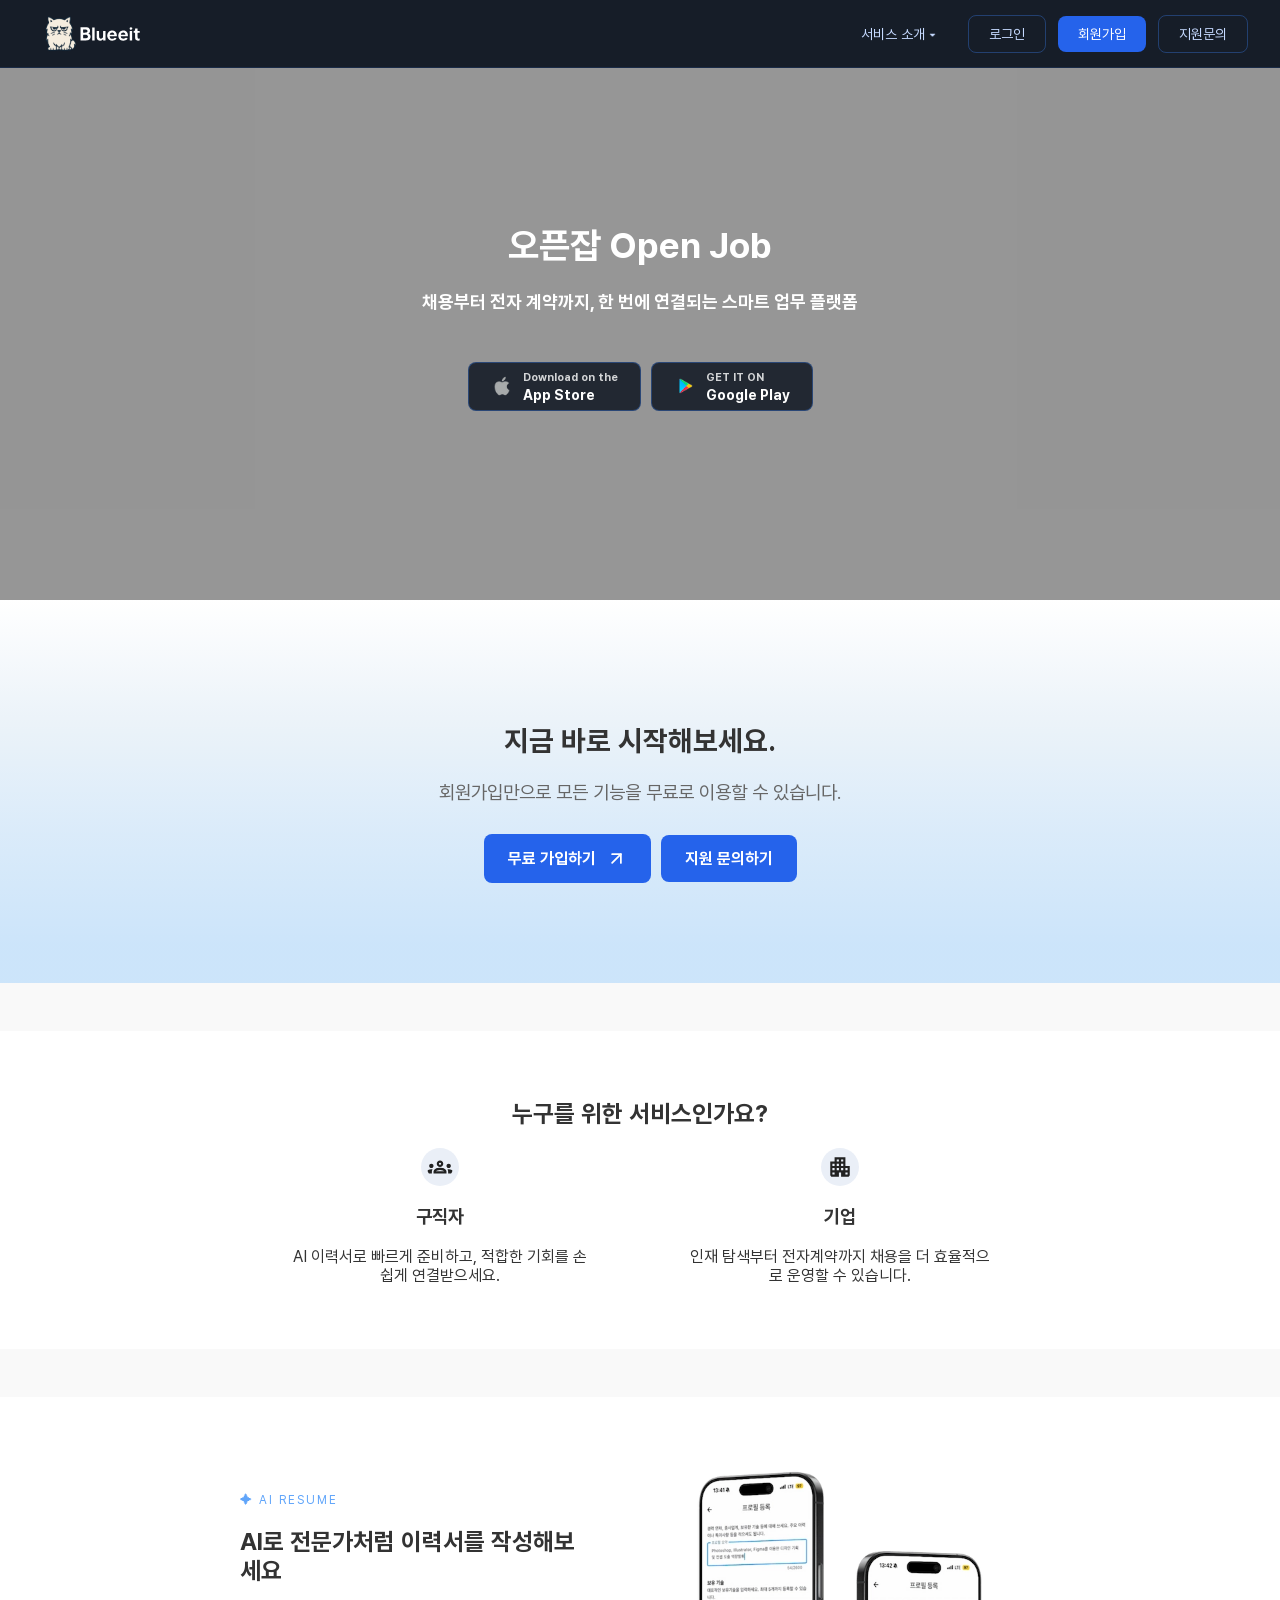
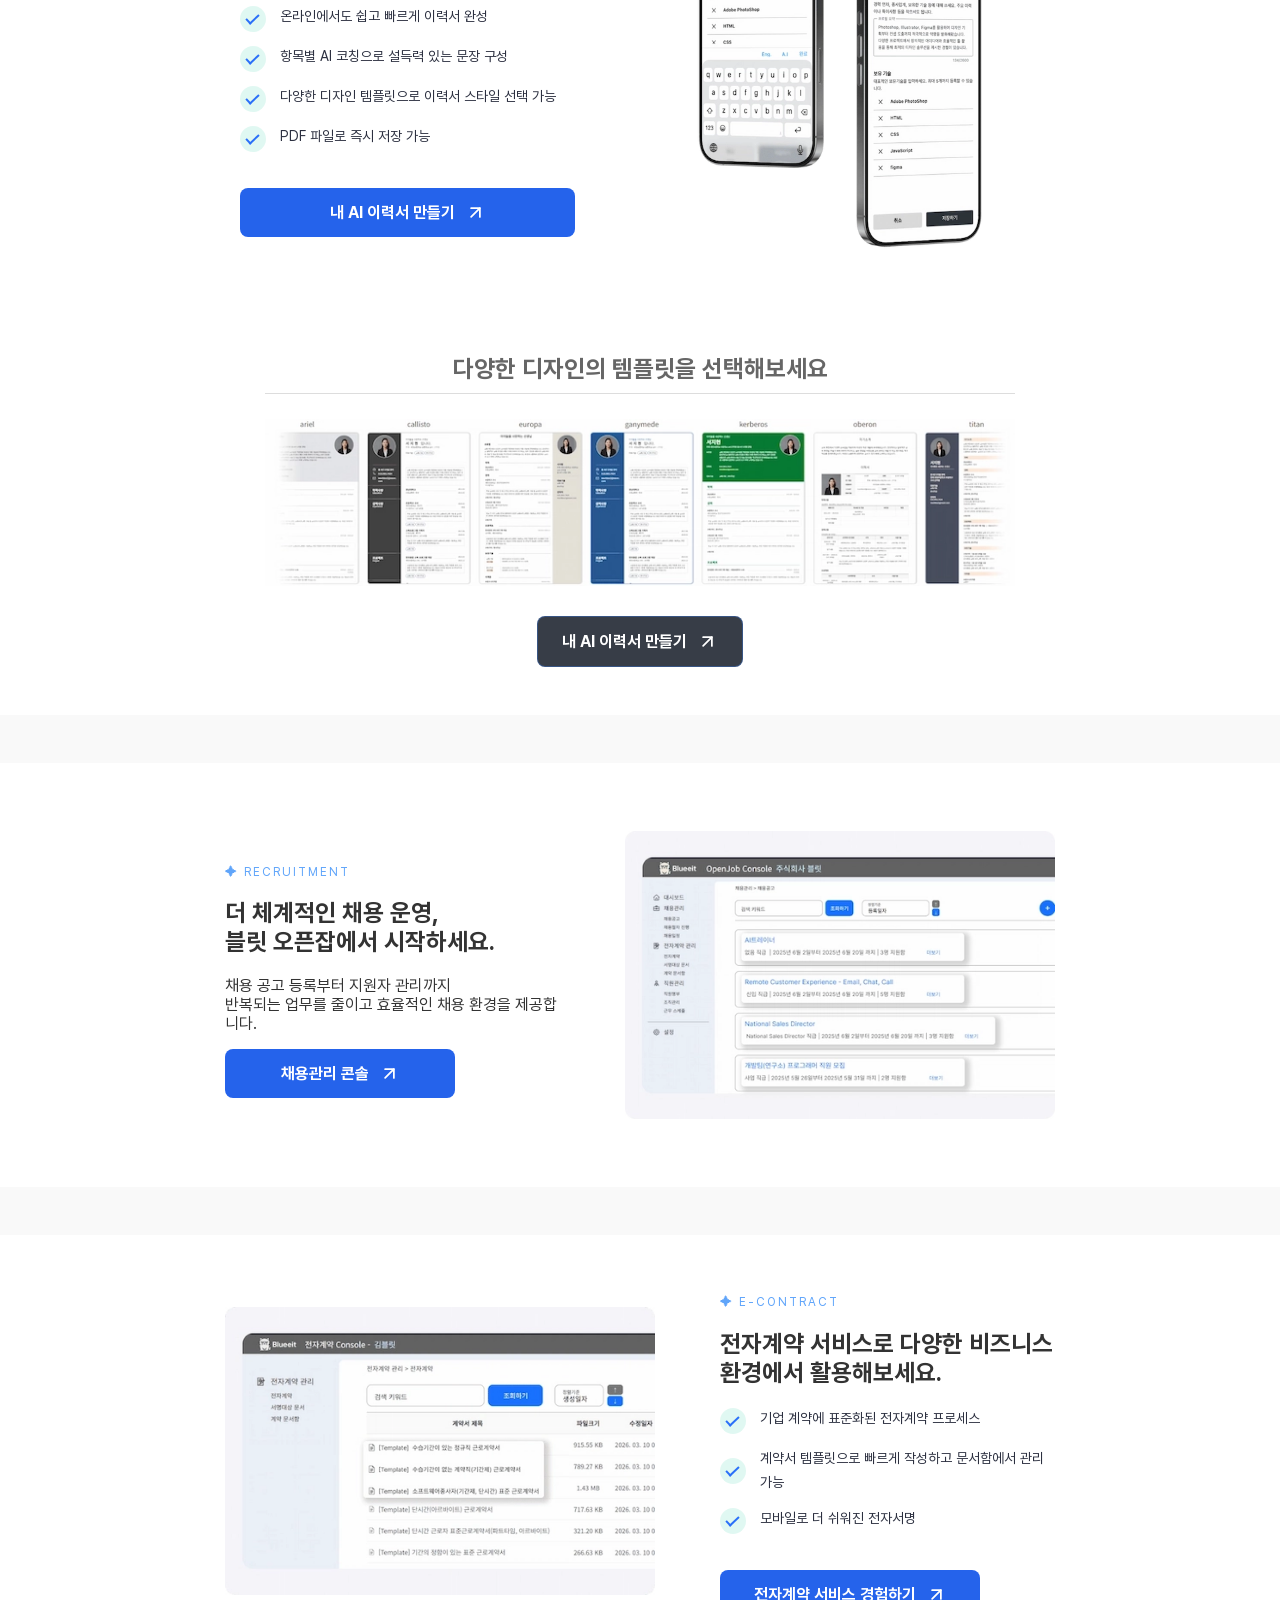
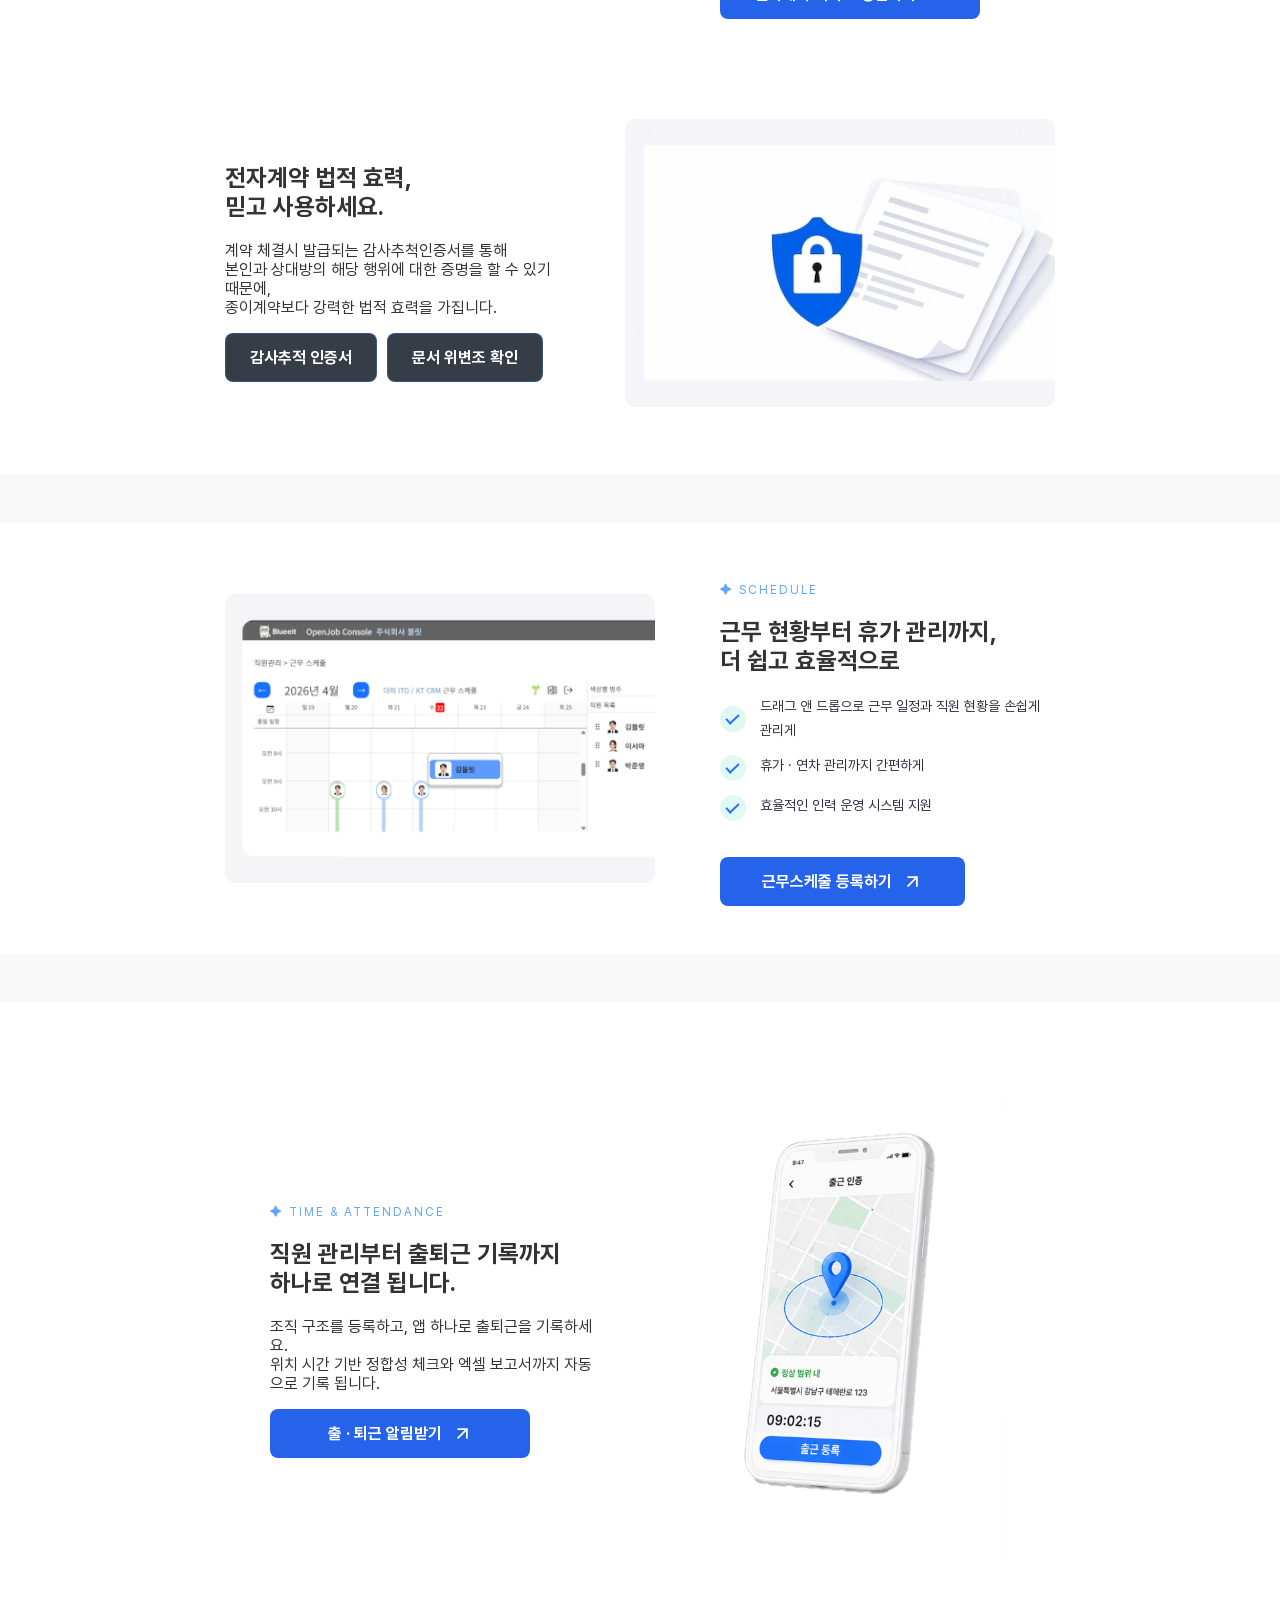
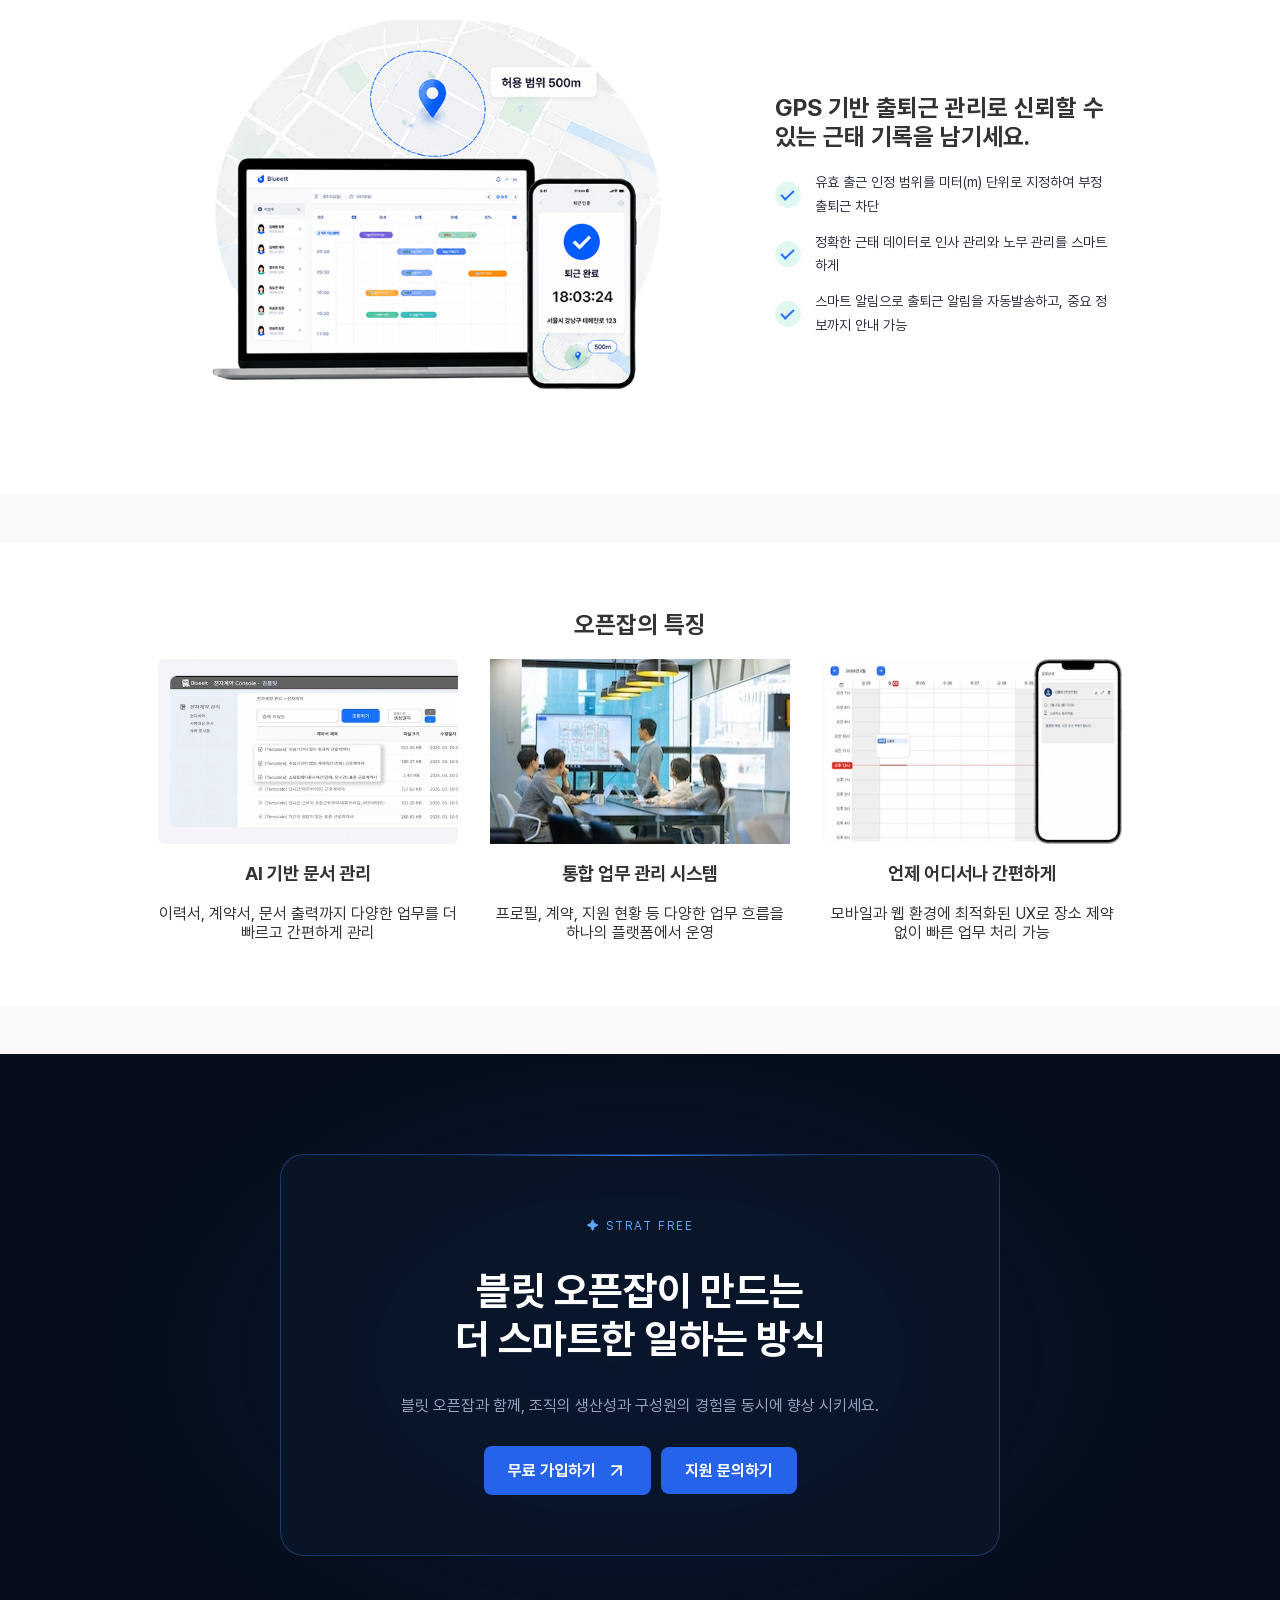
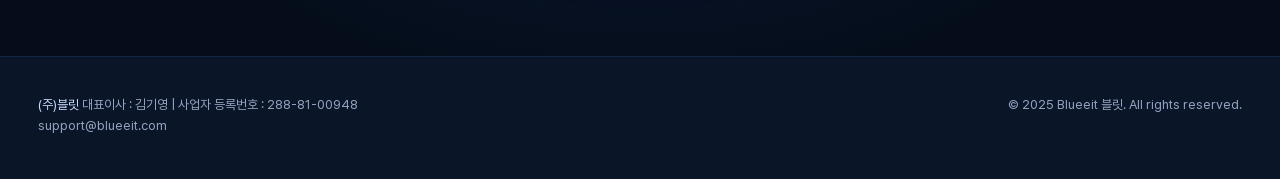
==== commit 26340465: "260609 landing 수정" ====
--- a/index.html
+++ b/index.html
@@ -703,9 +703,6 @@
             <a href="https://web.blueeit.com" style="color: #0a1628"
               >News Feed</a
             >
-            <a href="./landing/landing.html" style="color: #0a1628"
-              >News Feed</a
-            >
           </li>
         </ul>
       </div>
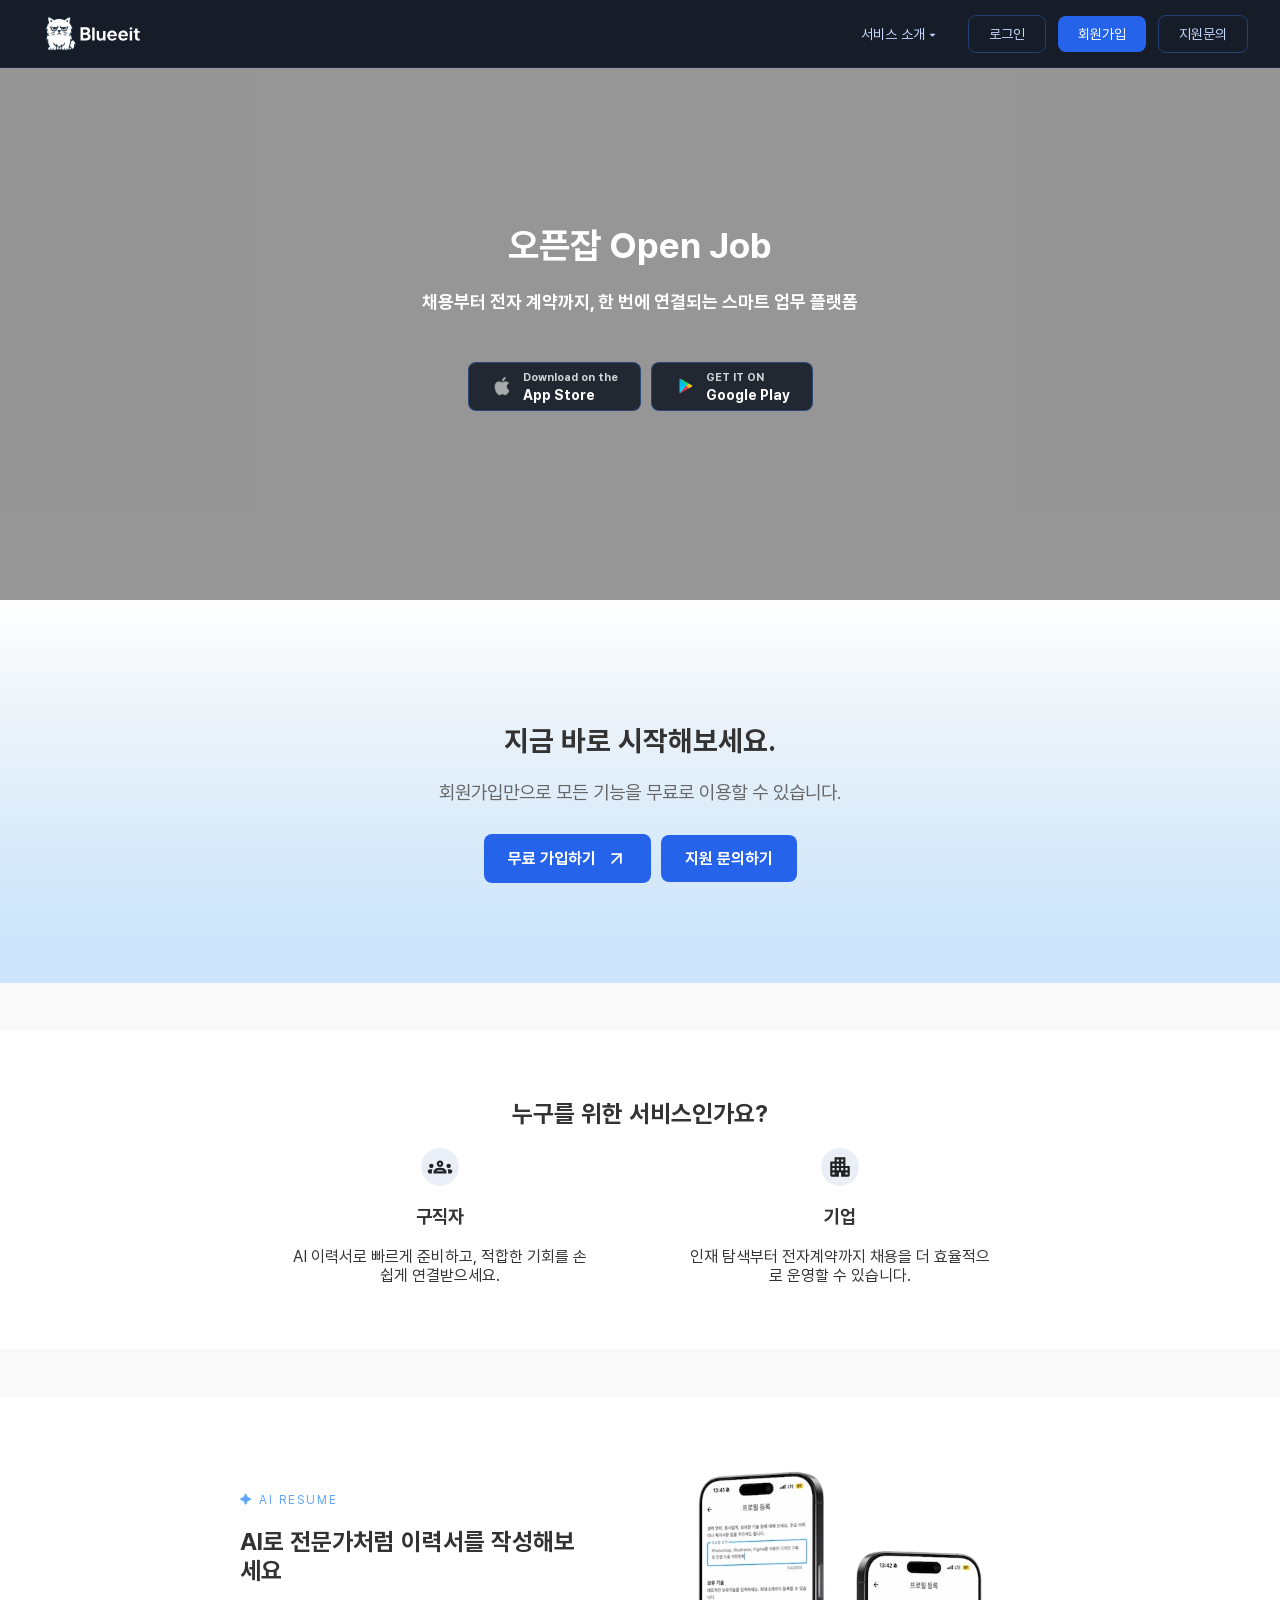
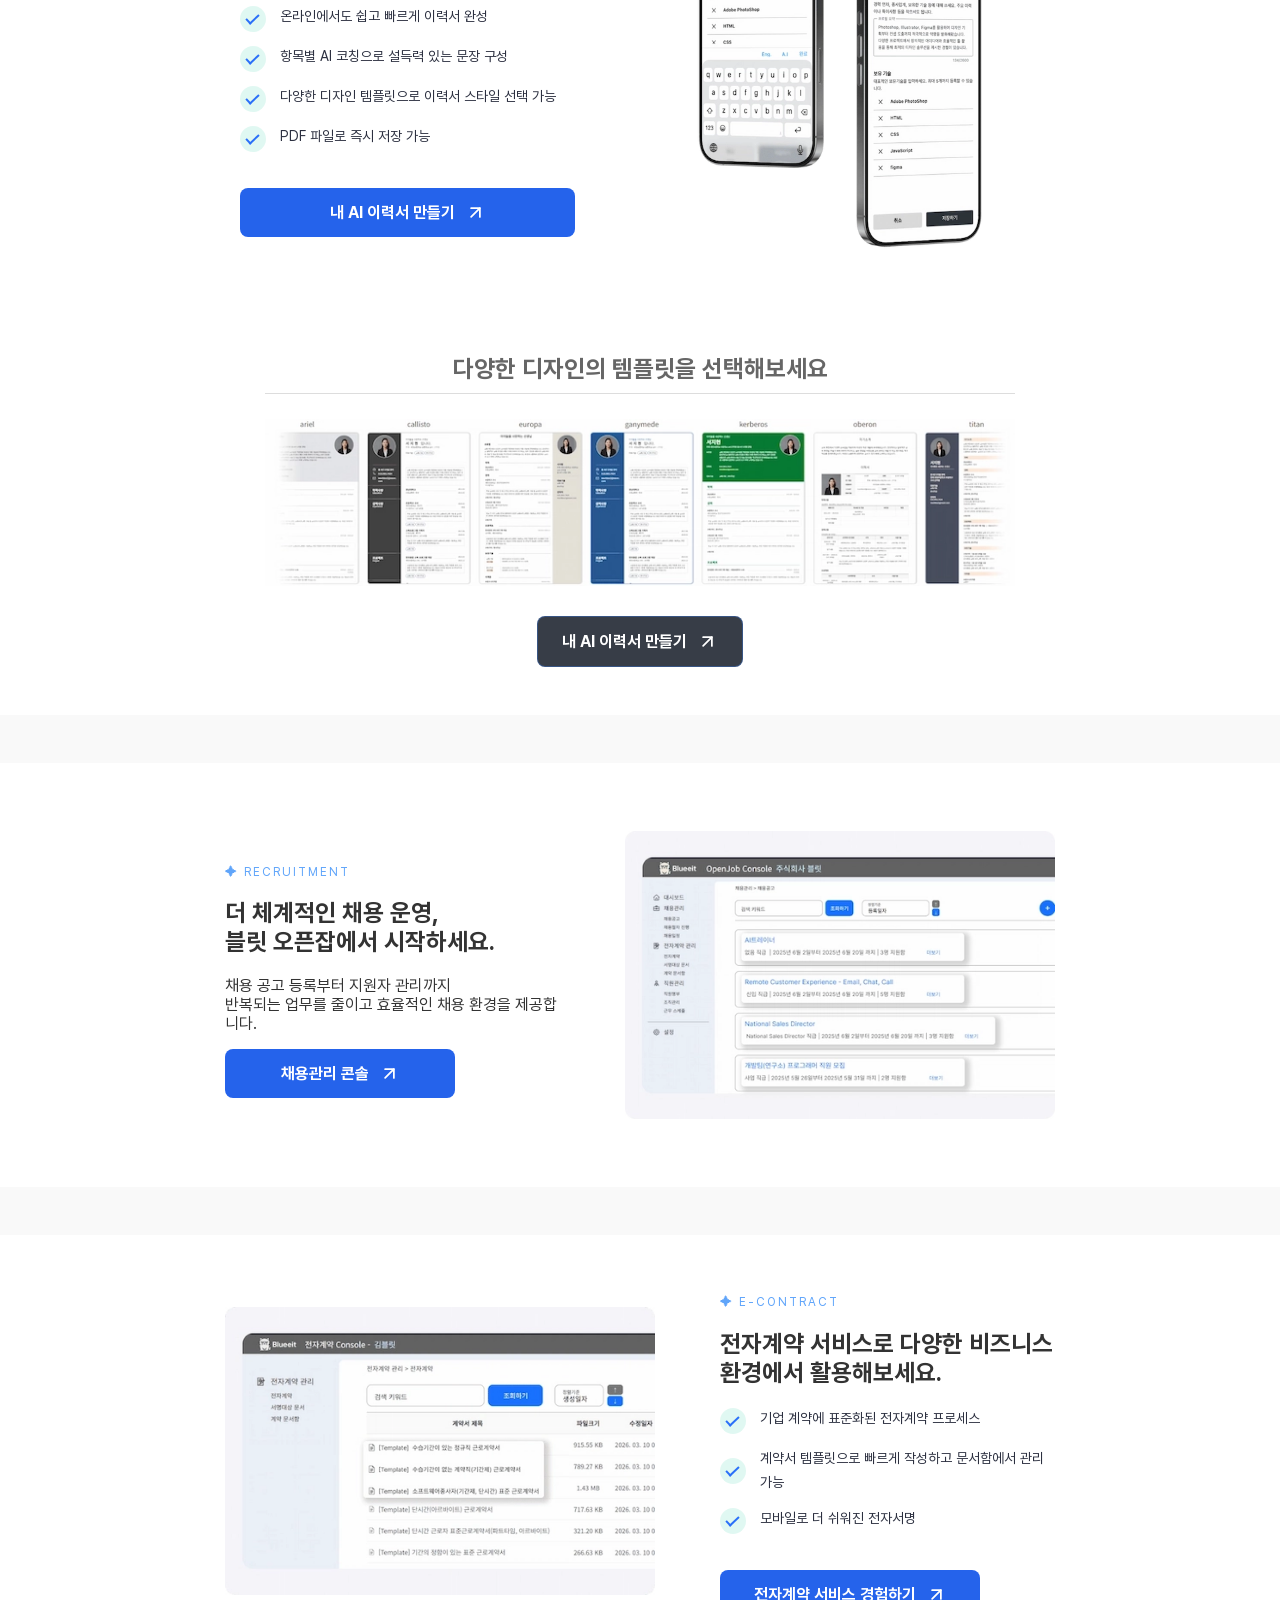
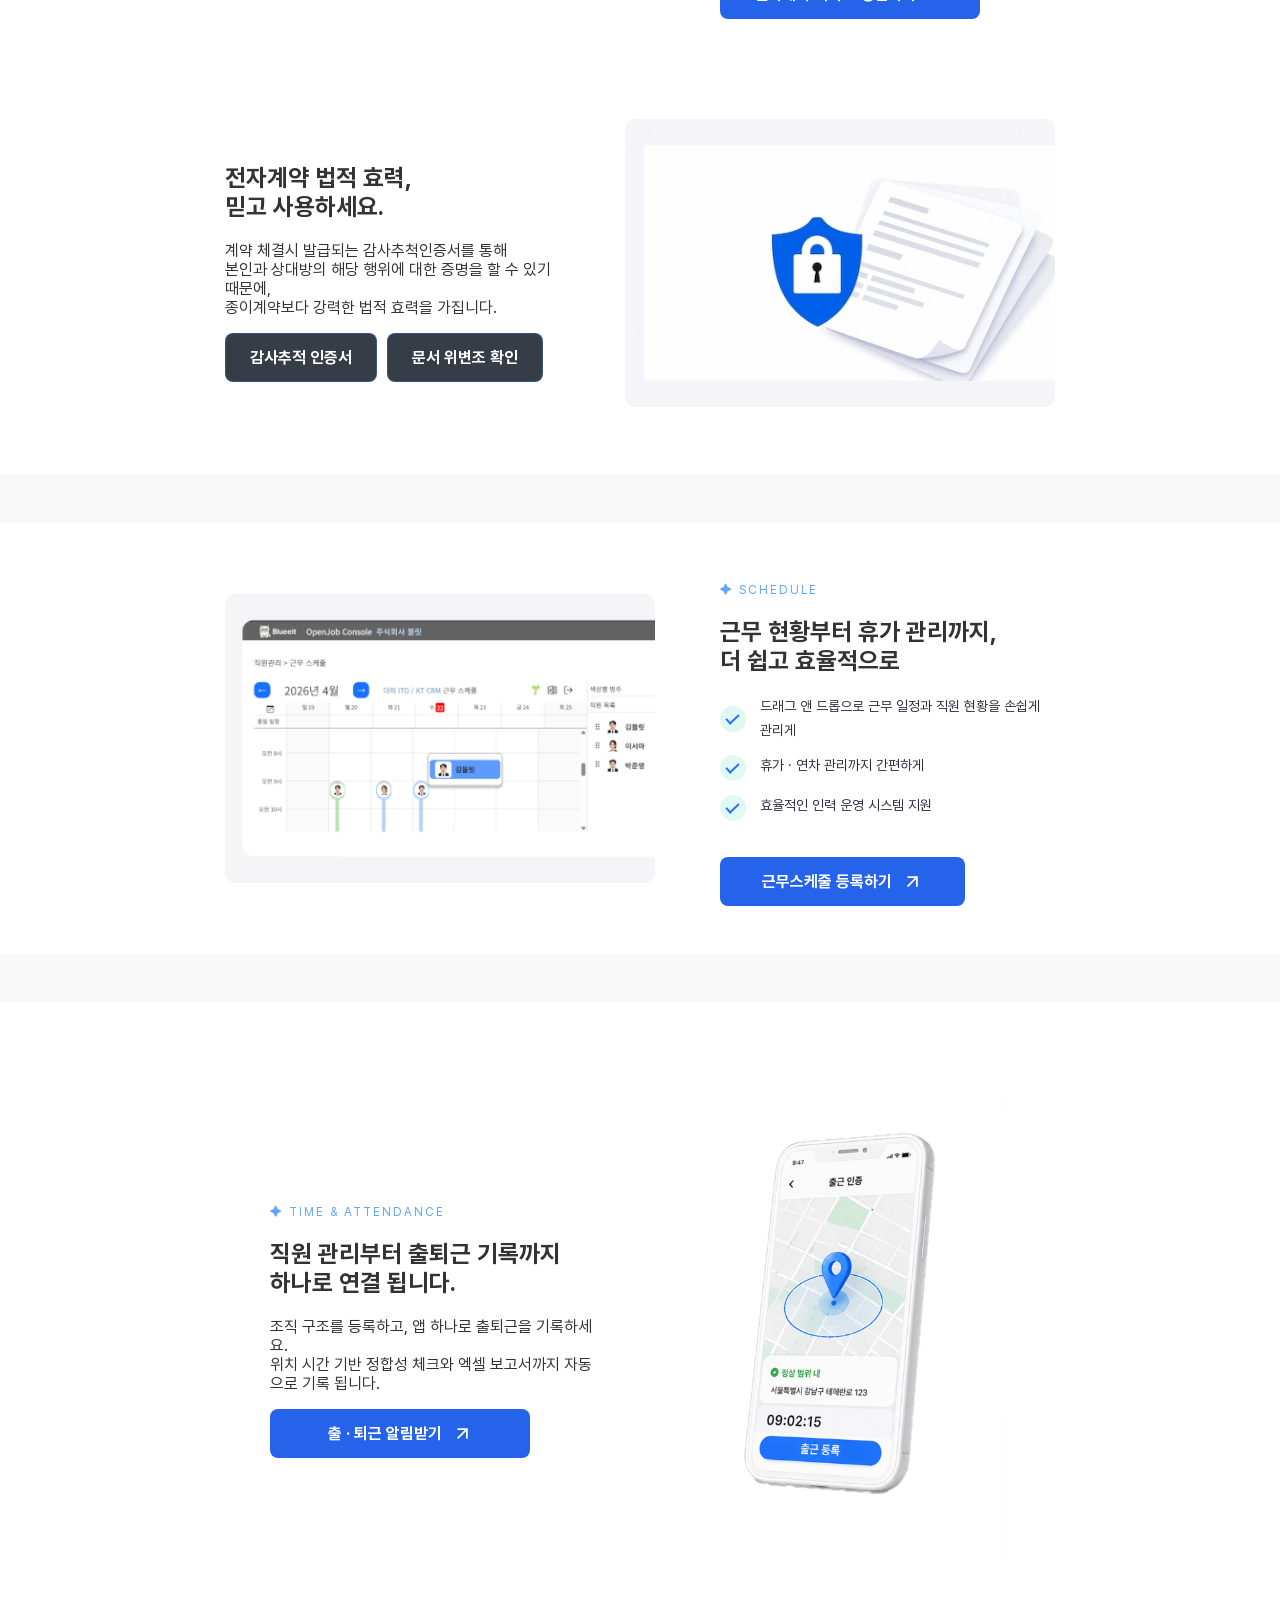
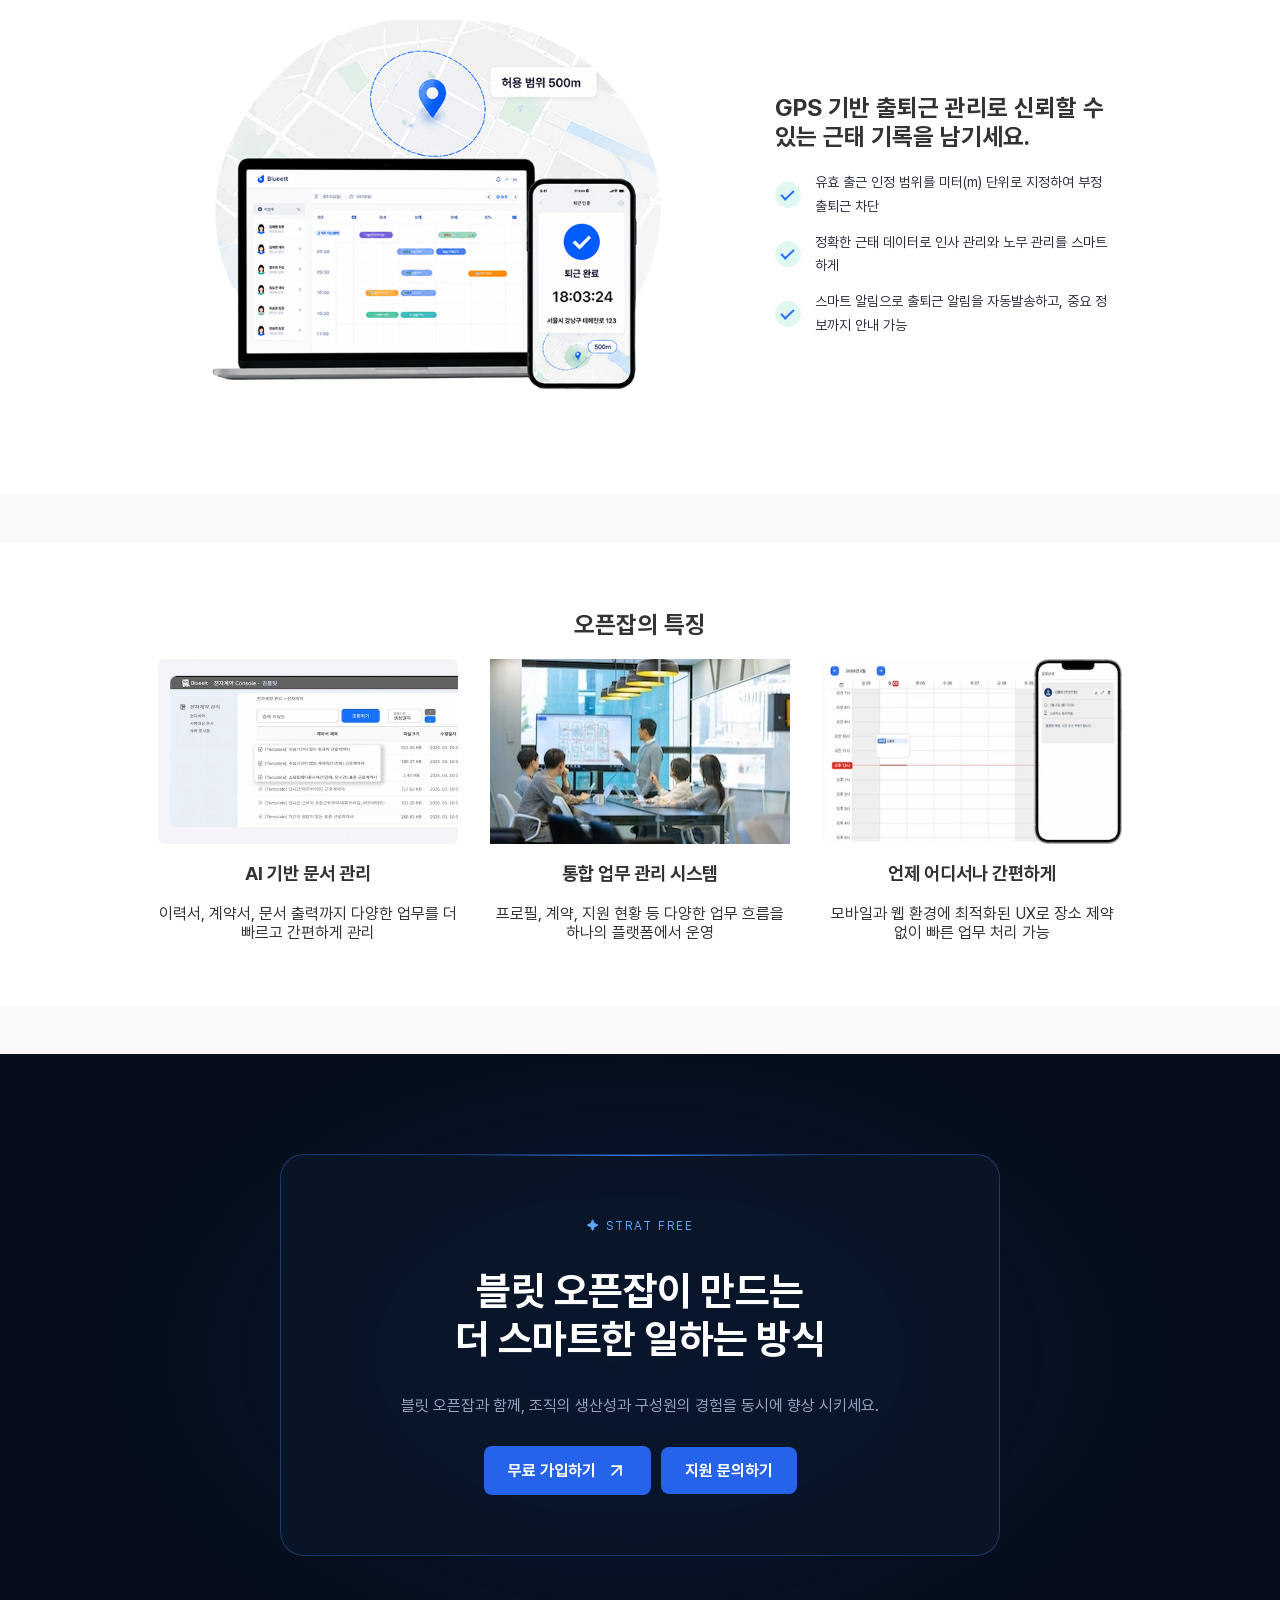
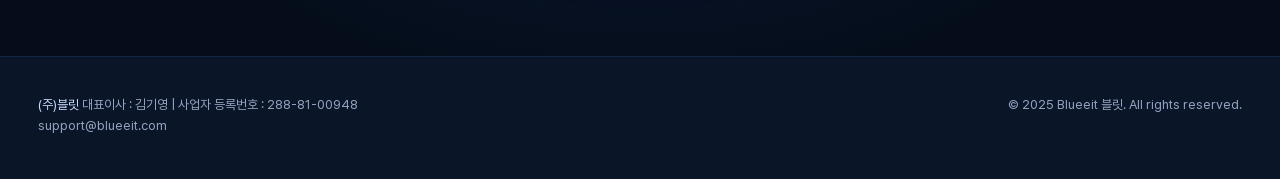
==== commit a8fabbdf: "260609 landing 내용 수정" ====
--- a/index.html
+++ b/index.html
@@ -75,7 +75,7 @@
           <div class="logo-wrap">
             <a href="index.html">
               <img
-                src="images/common/logo-blueeit-wh.svg"
+                src="images/common/logo-blueeit-wh-cat.svg"
                 alt="logo"
                 width="120"
                 height="40"
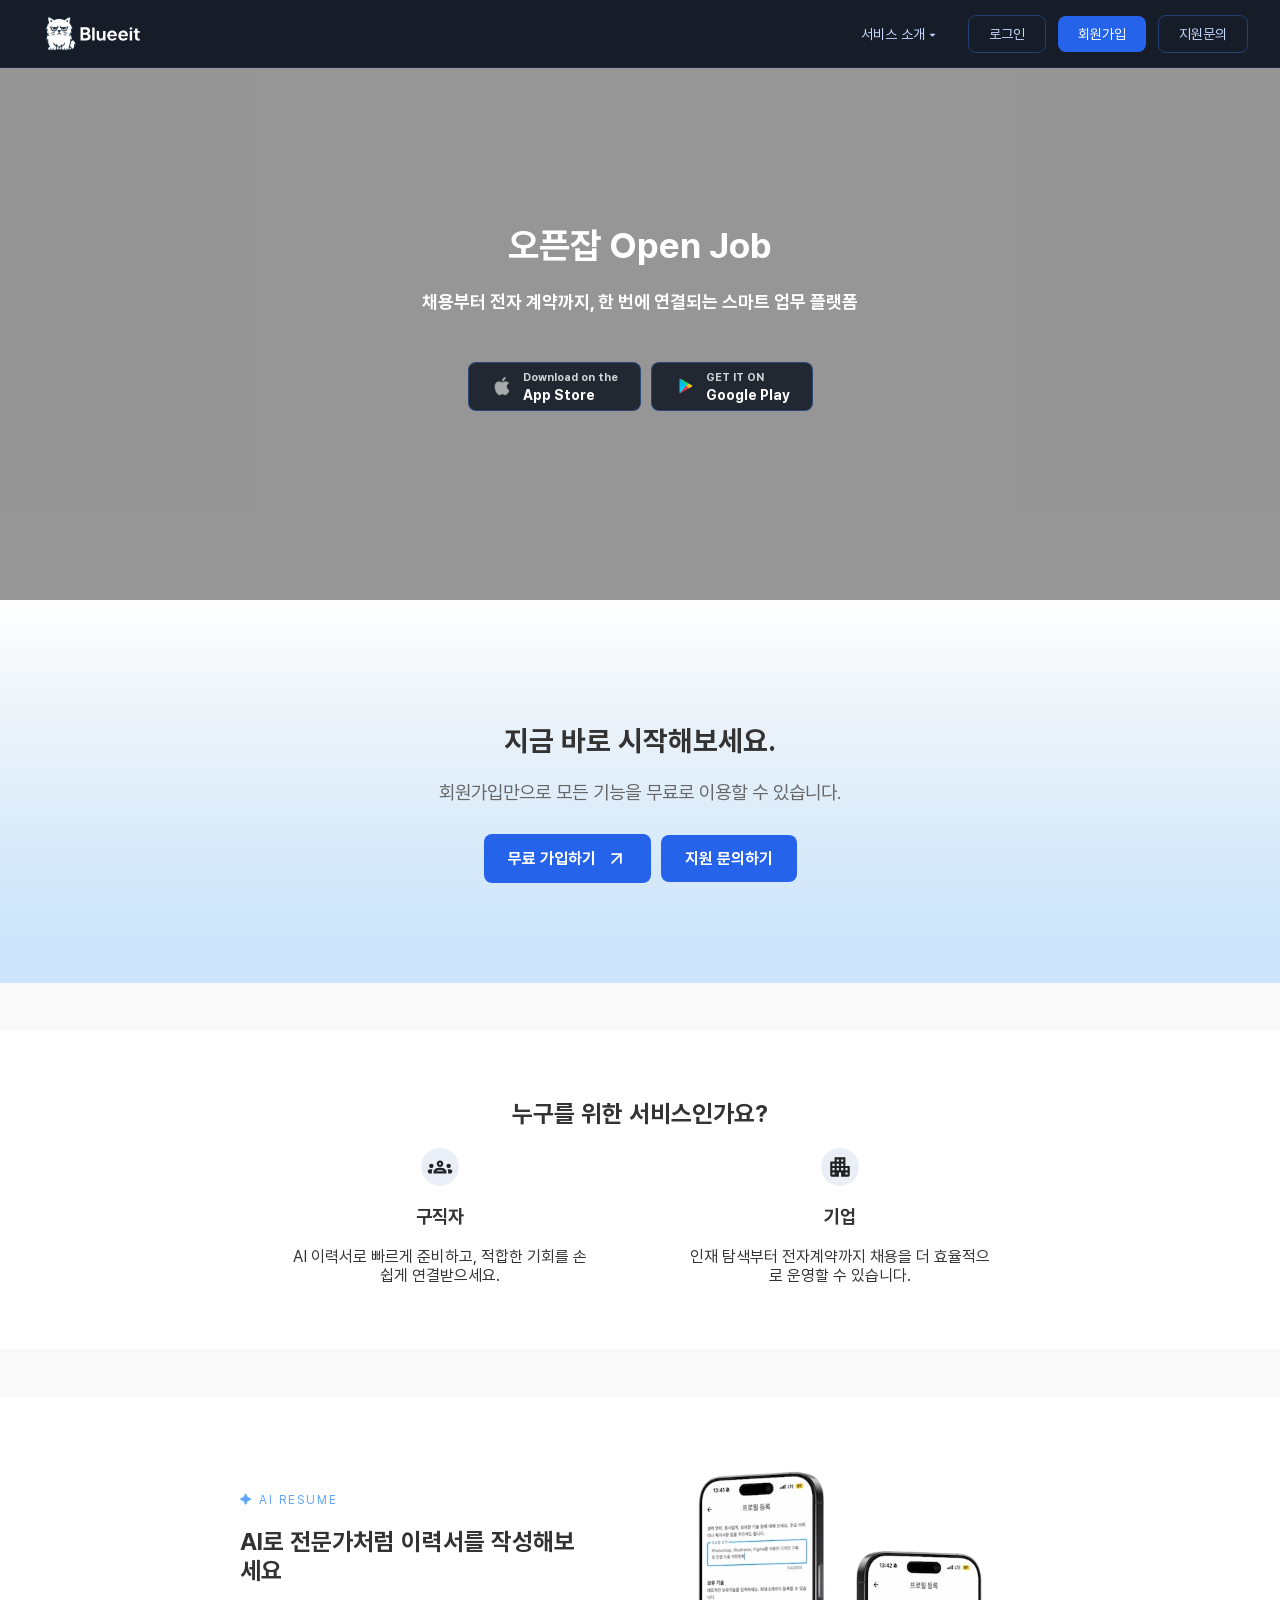
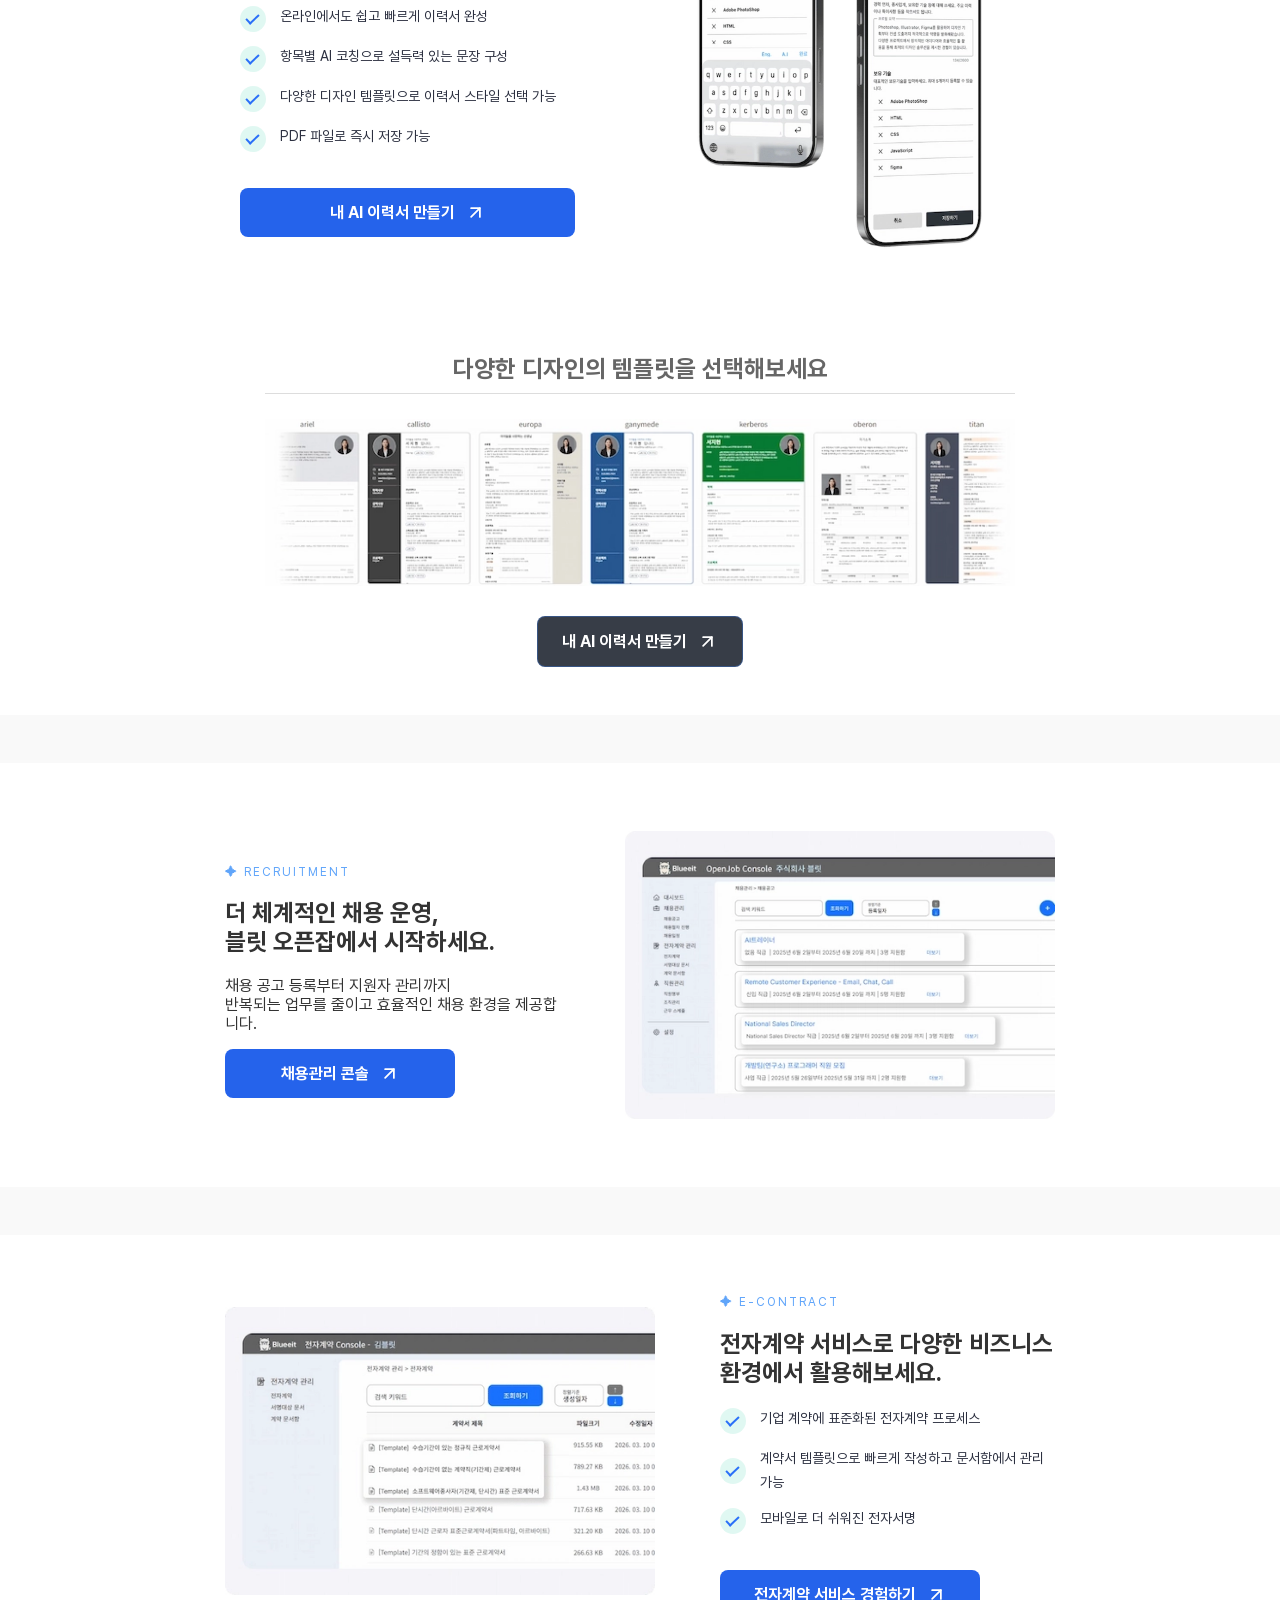
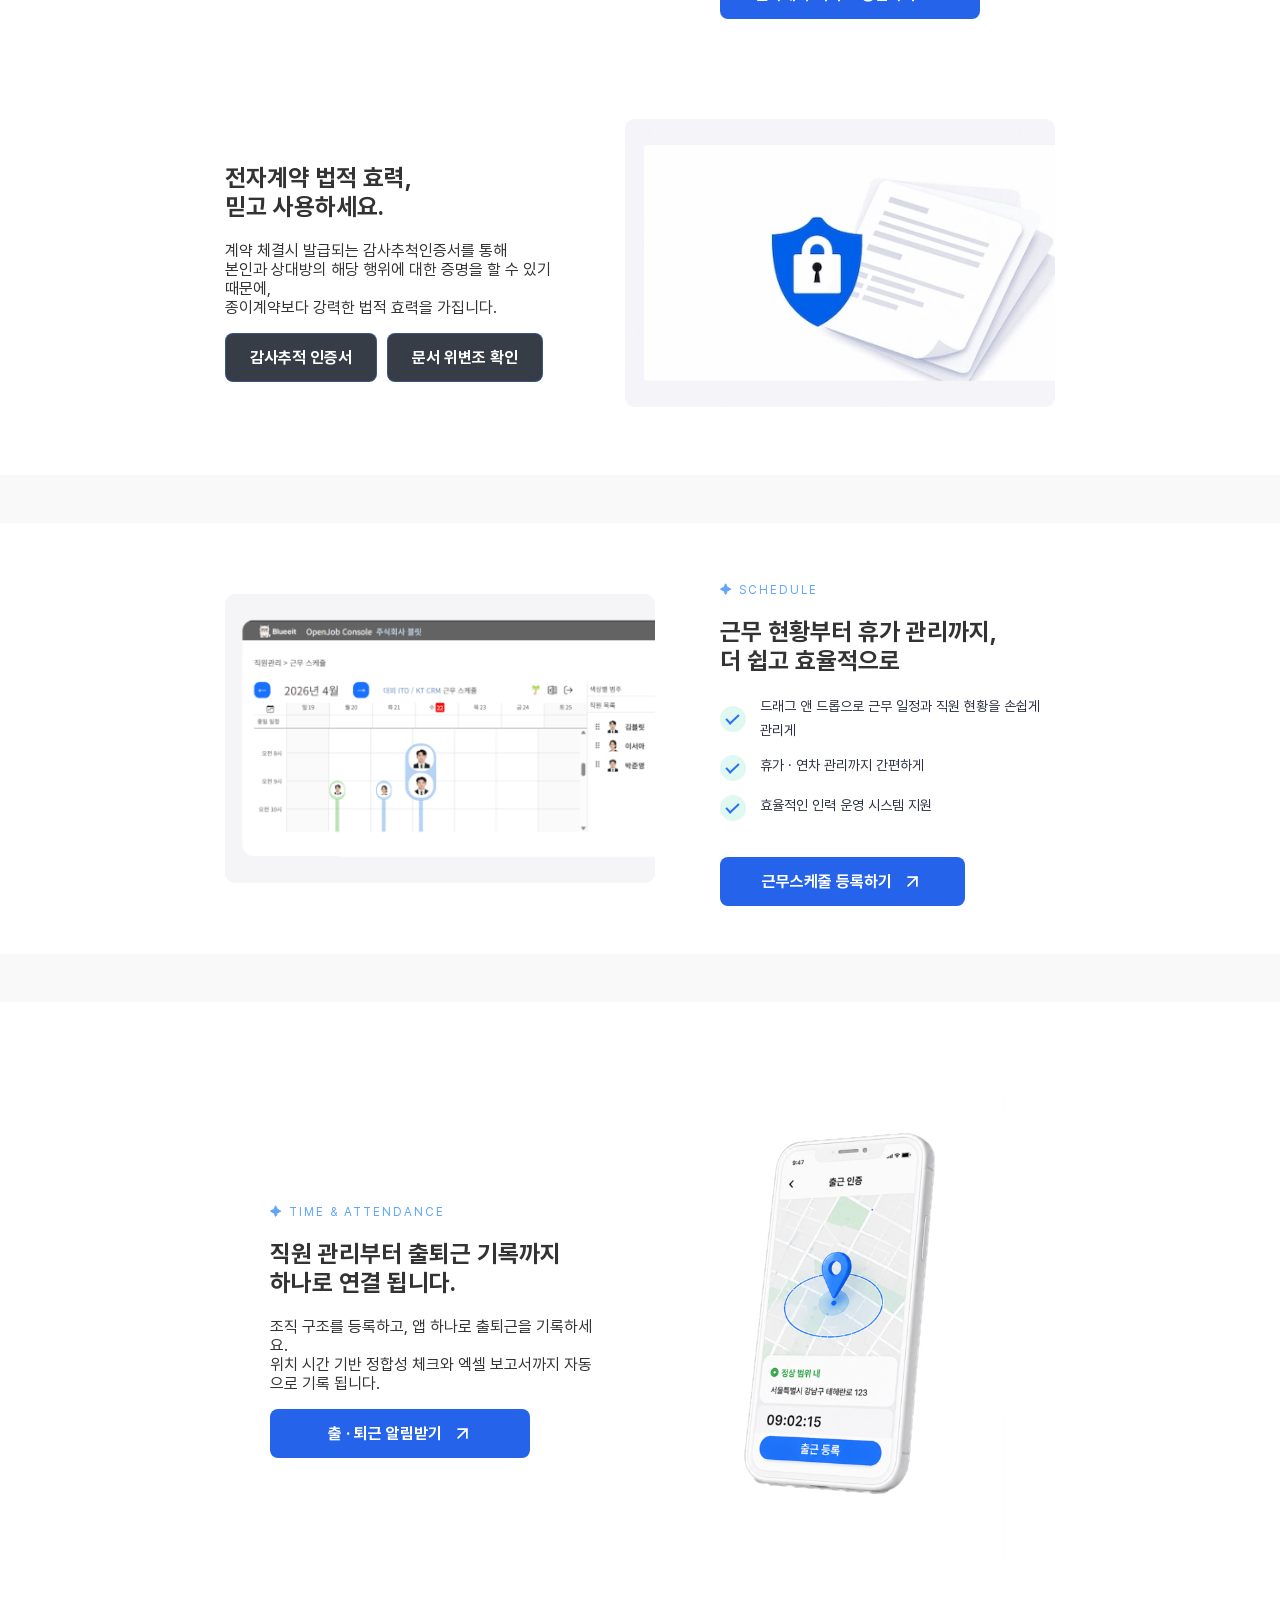
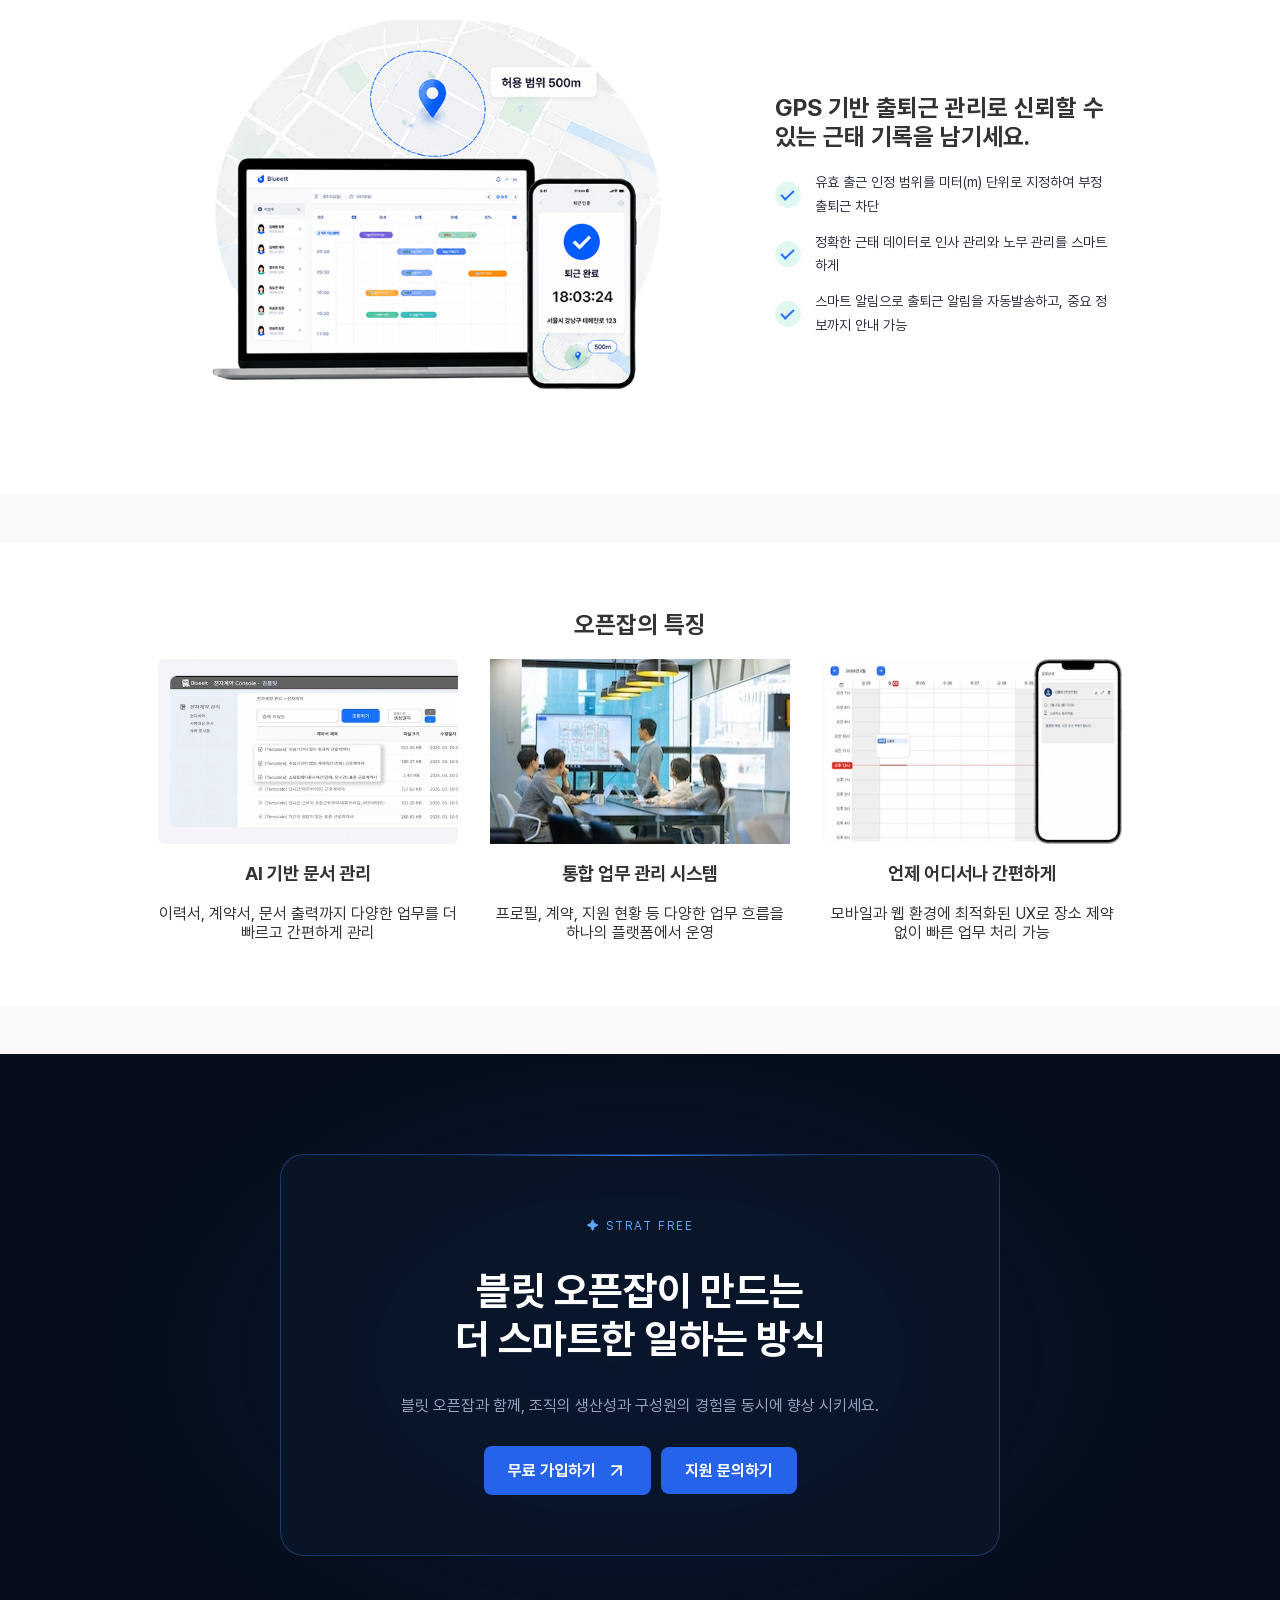
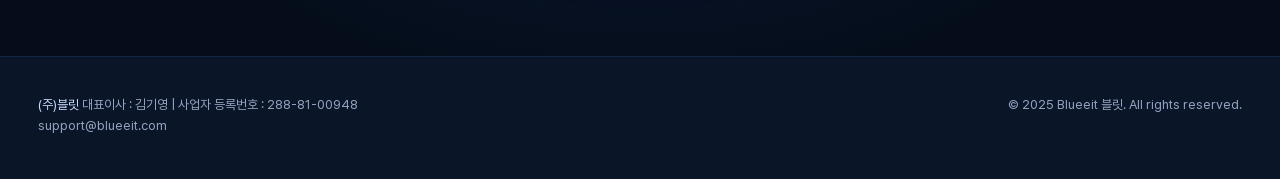
==== commit f1fc7c2e: "." ====
--- a/index.html
+++ b/index.html
@@ -61,7 +61,7 @@
         }
       }
     </script>
-
+    <script type="text/javascript" src="//wcs.pstatic.net/wcslog.js"></script>
     <script defer src="https://code.jquery.com/jquery-3.6.0.min.js"></script>
     <script defer src="js/common.js"></script>
 
@@ -710,6 +710,14 @@
         &copy; 2025 Blueeit 블릿. All rights reserved.
       </div>
     </footer>
+    
+    <script type="text/javascript">
+      if(!wcs_add) var wcs_add = {};
+      wcs_add["wa"] = "1acf024d2432440";
+      if(window.wcs) {
+        wcs_do();
+      }
+    </script>
   </body>
 
   <!-- Google tag (gtag.js) -->
